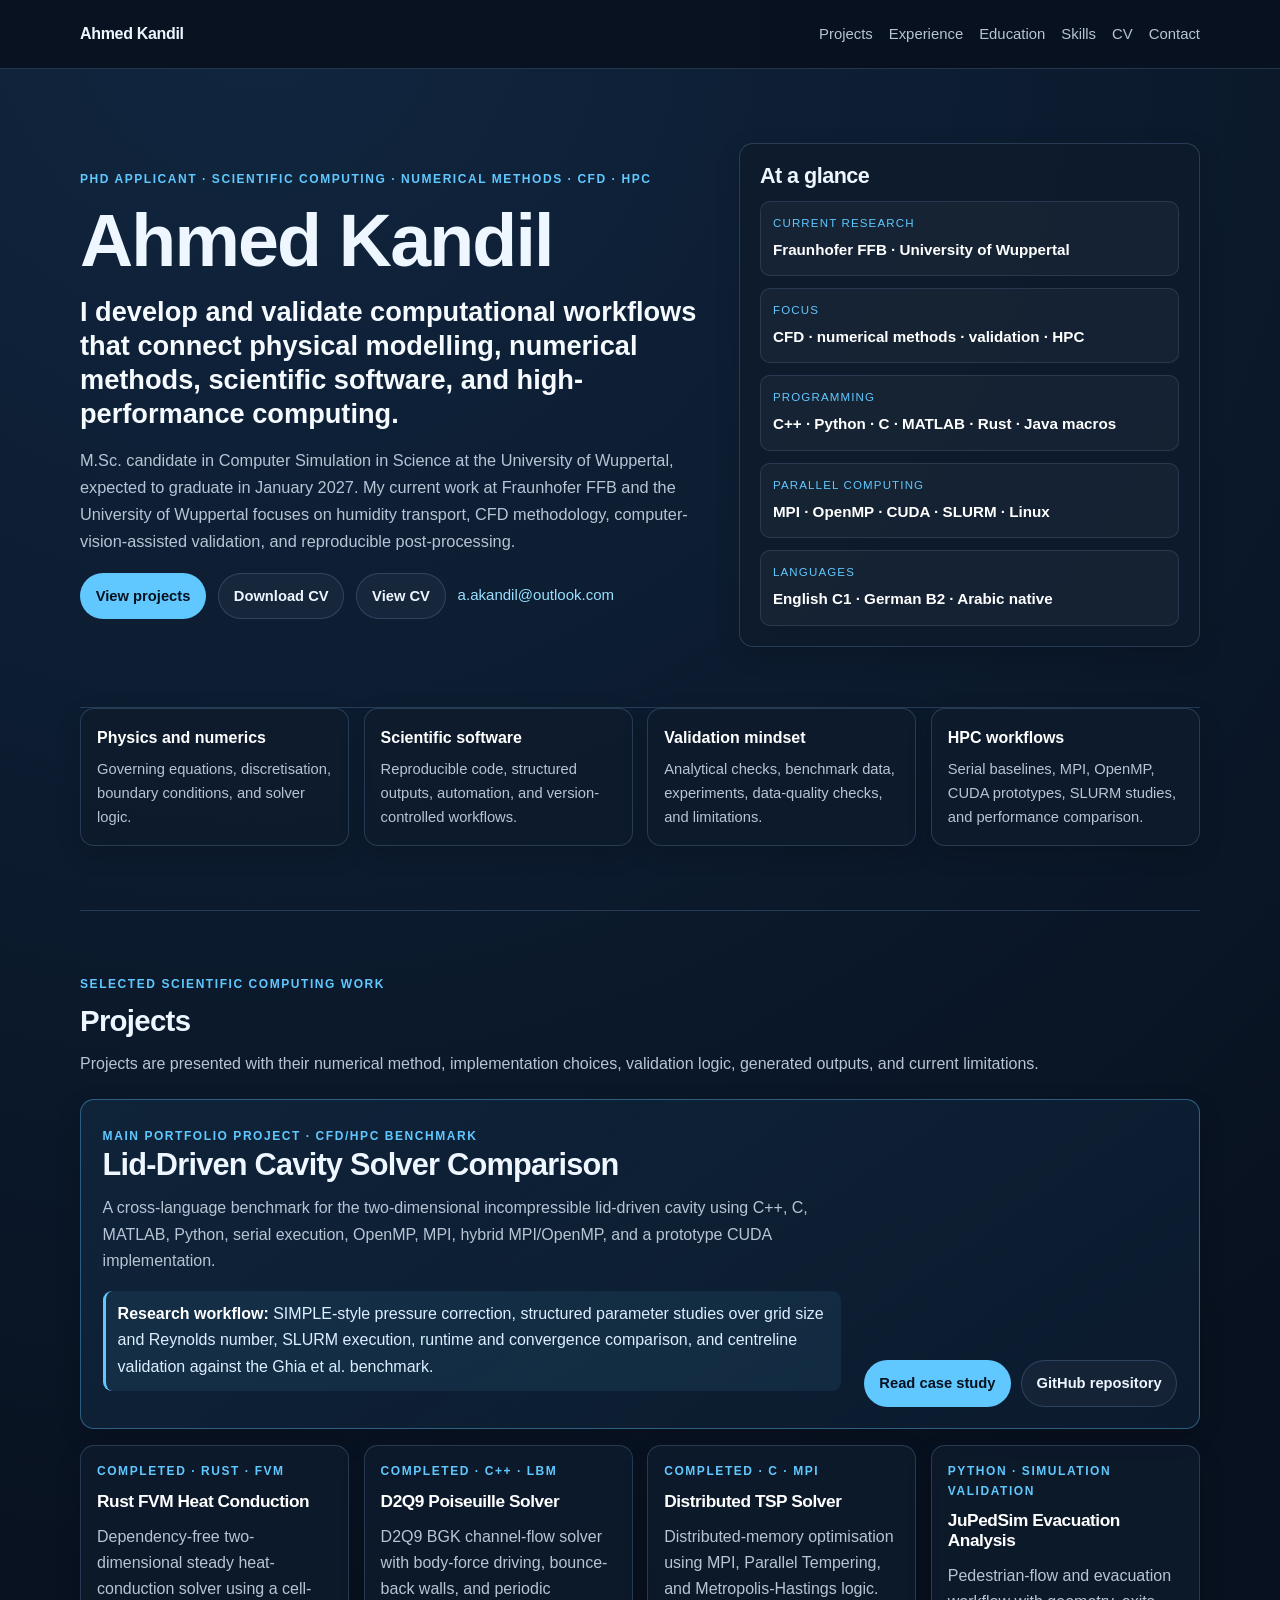
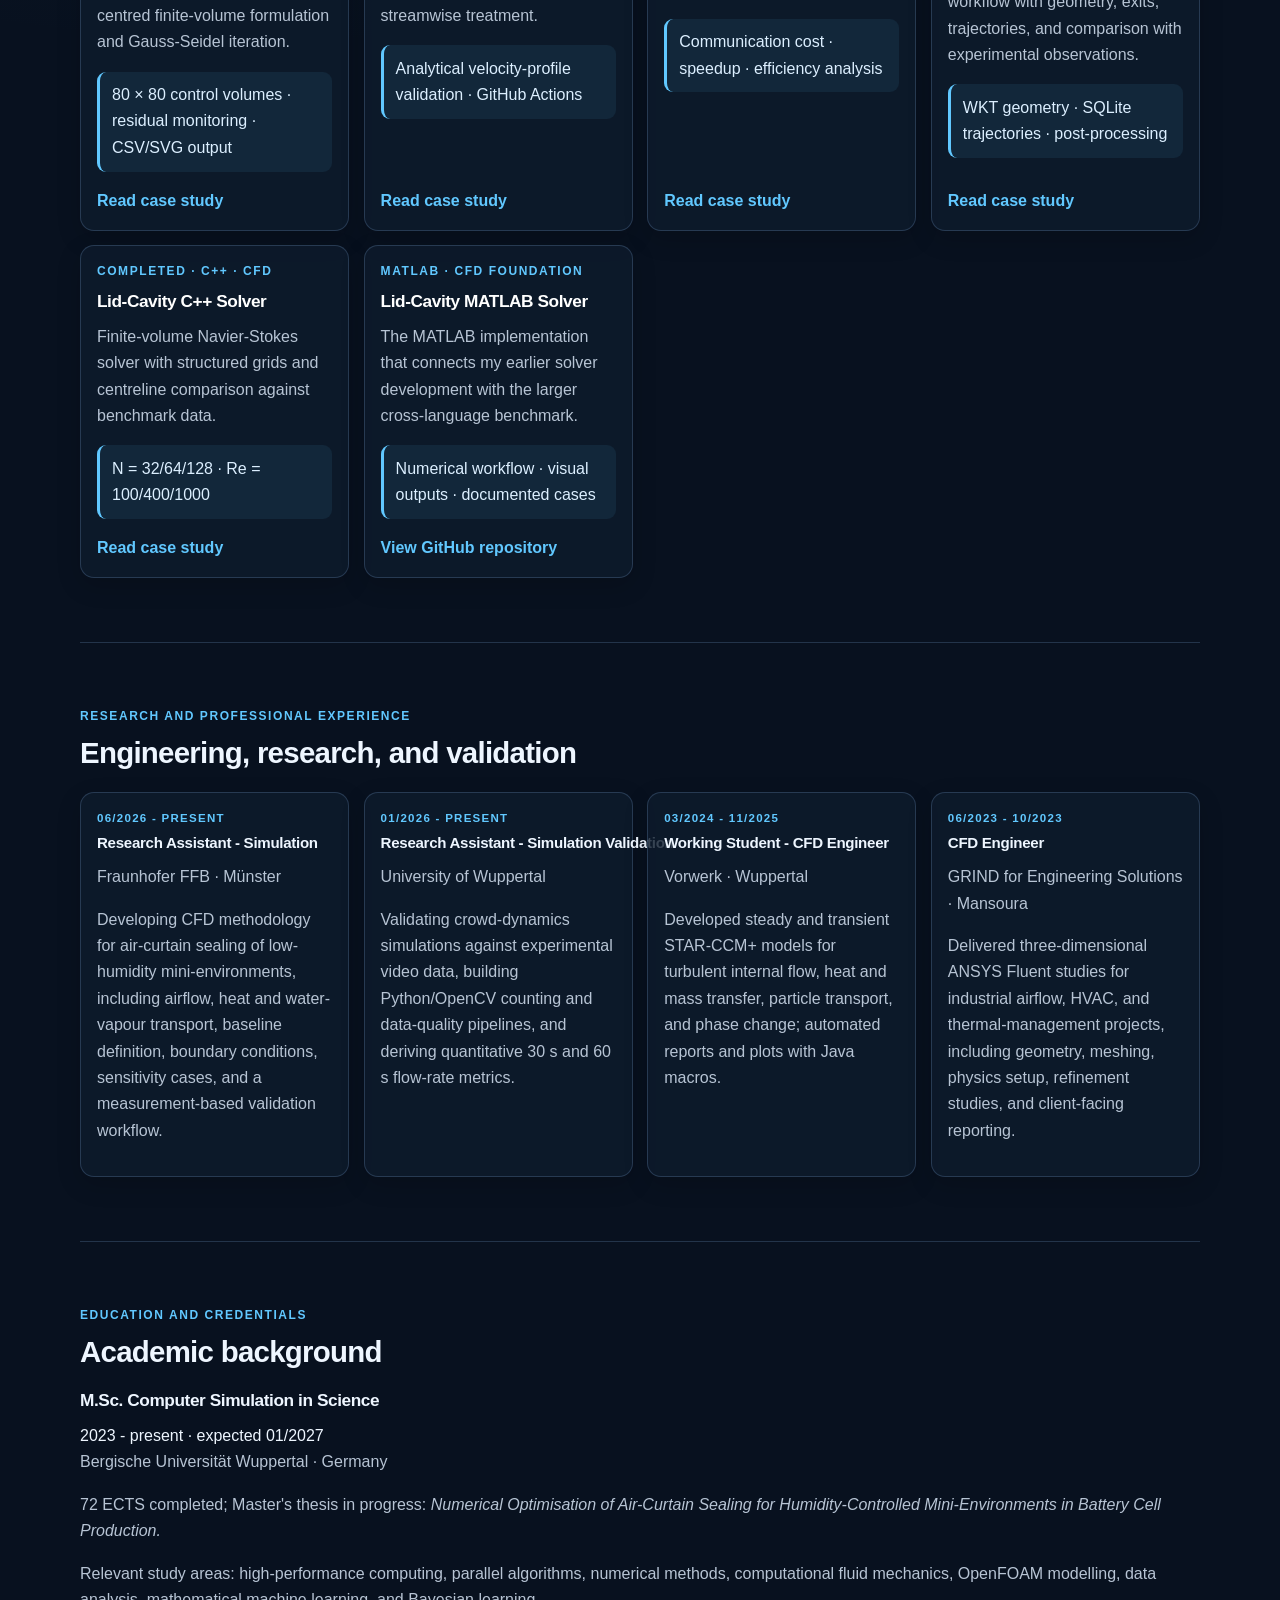
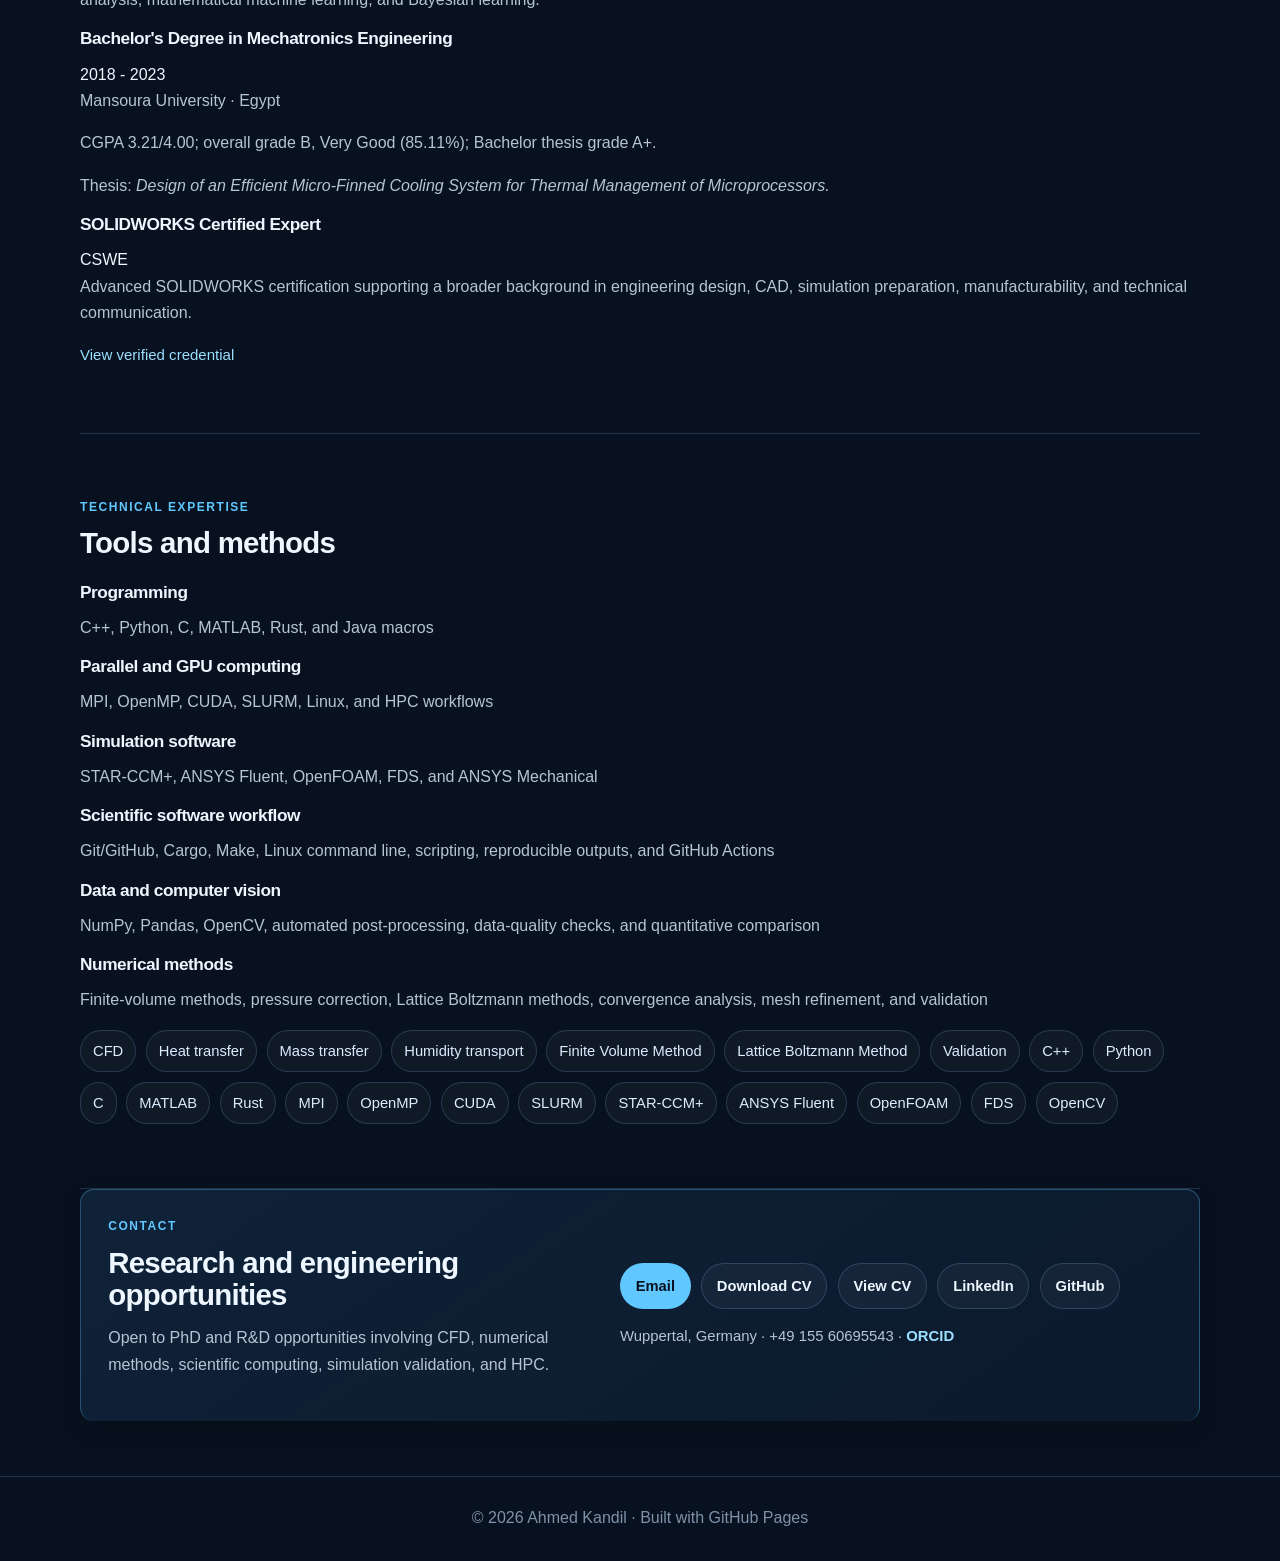
==== index.html @ a0ef74d1 "Update portfolio with current CV and GitHub projects" ====
<!doctype html>
<html lang="en">
<head>
  <meta charset="utf-8">
  <meta name="viewport" content="width=device-width, initial-scale=1">
  <title>Ahmed Kandil | Scientific Computing · CFD · HPC</title>
  <meta name="description" content="Ahmed Kandil's engineering portfolio: CFD, numerical methods, scientific software, HPC, simulation validation, and research experience.">
  <meta name="theme-color" content="#08111f">
  <link rel="icon" href="assets/images/favicon.svg" type="image/svg+xml">
  <link rel="stylesheet" href="style.css?v=200">
</head>
<body>
  <a class="skip-link" href="#main">Skip to content</a>

  <header class="site-header">
    <nav class="nav" aria-label="Primary navigation">
      <a class="brand" href="/">Ahmed Kandil</a>
      <div class="links">
        <a href="#projects">Projects</a>
        <a href="#experience">Experience</a>
        <a href="#education">Education</a>
        <a href="#skills">Skills</a>
        <a href="cv.html">CV</a>
        <a href="#contact">Contact</a>
      </div>
    </nav>
  </header>

  <main id="main">
    <section class="hero" aria-labelledby="hero-title">
      <div class="hero-main">
        <p class="eyebrow">PhD Applicant · Scientific Computing · Numerical Methods · CFD · HPC</p>
        <h1 id="hero-title">Ahmed Kandil</h1>
        <p class="headline">I develop and validate computational workflows that connect physical modelling, numerical methods, scientific software, and high-performance computing.</p>
        <p class="hero-text">M.Sc. candidate in Computer Simulation in Science at the University of Wuppertal, expected to graduate in January 2027. My current work at Fraunhofer FFB and the University of Wuppertal focuses on humidity transport, CFD methodology, computer-vision-assisted validation, and reproducible post-processing.</p>
        <div class="actions">
          <a class="button primary" href="#projects">View projects</a>
          <a class="button" href="#" data-cv-download>Download CV</a>
          <a class="button subtle-button" href="cv.html">View CV</a>
          <a class="text-link" href="mailto:a.akandil@outlook.com">a.akandil@outlook.com</a>
        </div>
      </div>

      <aside class="summary-card" aria-label="Profile summary">
        <h2>At a glance</h2>
        <div class="summary-list">
          <div><span>Current research</span><strong>Fraunhofer FFB · University of Wuppertal</strong></div>
          <div><span>Focus</span><strong>CFD · numerical methods · validation · HPC</strong></div>
          <div><span>Programming</span><strong>C++ · Python · C · MATLAB · Rust · Java macros</strong></div>
          <div><span>Parallel computing</span><strong>MPI · OpenMP · CUDA · SLURM · Linux</strong></div>
          <div><span>Languages</span><strong>English C1 · German B2 · Arabic native</strong></div>
        </div>
      </aside>
    </section>

    <section class="proof-strip" aria-label="Portfolio strengths">
      <article><strong>Physics and numerics</strong><span>Governing equations, discretisation, boundary conditions, and solver logic.</span></article>
      <article><strong>Scientific software</strong><span>Reproducible code, structured outputs, automation, and version-controlled workflows.</span></article>
      <article><strong>Validation mindset</strong><span>Analytical checks, benchmark data, experiments, data-quality checks, and limitations.</span></article>
      <article><strong>HPC workflows</strong><span>Serial baselines, MPI, OpenMP, CUDA prototypes, SLURM studies, and performance comparison.</span></article>
    </section>

    <section id="projects" class="section" aria-labelledby="projects-title">
      <div class="section-heading">
        <p class="eyebrow">Selected scientific computing work</p>
        <h2 id="projects-title">Projects</h2>
        <p>Projects are presented with their numerical method, implementation choices, validation logic, generated outputs, and current limitations.</p>
      </div>

      <article class="project-feature">
        <div>
          <span class="project-label">Main portfolio project · CFD/HPC benchmark</span>
          <h3>Lid-Driven Cavity Solver Comparison</h3>
          <p>A cross-language benchmark for the two-dimensional incompressible lid-driven cavity using C++, C, MATLAB, Python, serial execution, OpenMP, MPI, hybrid MPI/OpenMP, and a prototype CUDA implementation.</p>
          <p class="proof"><strong>Research workflow:</strong> SIMPLE-style pressure correction, structured parameter studies over grid size and Reynolds number, SLURM execution, runtime and convergence comparison, and centreline validation against the Ghia et al. benchmark.</p>
        </div>
        <div class="project-buttons">
          <a class="button primary" href="projects/lid-cavity-comparison.html">Read case study</a>
          <a class="button" href="https://github.com/Kandil2001/LidCavity_Solver_Comparison" target="_blank" rel="noopener noreferrer">GitHub repository</a>
        </div>
      </article>

      <div class="project-grid project-grid-six">
        <article class="card">
          <p class="project-label">Completed · Rust · FVM</p>
          <h3>Rust FVM Heat Conduction</h3>
          <p>Dependency-free two-dimensional steady heat-conduction solver using a cell-centred finite-volume formulation and Gauss-Seidel iteration.</p>
          <p class="proof">80 × 80 control volumes · residual monitoring · CSV/SVG output</p>
          <a href="projects/rust-fvm-heat-conduction.html">Read case study</a>
        </article>
        <article class="card">
          <p class="project-label">Completed · C++ · LBM</p>
          <h3>D2Q9 Poiseuille Solver</h3>
          <p>D2Q9 BGK channel-flow solver with body-force driving, bounce-back walls, and periodic streamwise treatment.</p>
          <p class="proof">Analytical velocity-profile validation · GitHub Actions</p>
          <a href="projects/lbm-poiseuille.html">Read case study</a>
        </article>
        <article class="card">
          <p class="project-label">Completed · C · MPI</p>
          <h3>Distributed TSP Solver</h3>
          <p>Distributed-memory optimisation using MPI, Parallel Tempering, and Metropolis-Hastings logic.</p>
          <p class="proof">Communication cost · speedup · efficiency analysis</p>
          <a href="projects/distributed-tsp.html">Read case study</a>
        </article>
        <article class="card">
          <p class="project-label">Python · simulation validation</p>
          <h3>JuPedSim Evacuation Analysis</h3>
          <p>Pedestrian-flow and evacuation workflow with geometry, exits, trajectories, and comparison with experimental observations.</p>
          <p class="proof">WKT geometry · SQLite trajectories · post-processing</p>
          <a href="projects/pedestrian-simulation.html">Read case study</a>
        </article>
        <article class="card">
          <p class="project-label">Completed · C++ · CFD</p>
          <h3>Lid-Cavity C++ Solver</h3>
          <p>Finite-volume Navier-Stokes solver with structured grids and centreline comparison against benchmark data.</p>
          <p class="proof">N = 32/64/128 · Re = 100/400/1000</p>
          <a href="projects/lid-cavity-cpp.html">Read case study</a>
        </article>
        <article class="card">
          <p class="project-label">MATLAB · CFD foundation</p>
          <h3>Lid-Cavity MATLAB Solver</h3>
          <p>The MATLAB implementation that connects my earlier solver development with the larger cross-language benchmark.</p>
          <p class="proof">Numerical workflow · visual outputs · documented cases</p>
          <a href="https://github.com/Kandil2001/LidCavity_MATLAB" target="_blank" rel="noopener noreferrer">View GitHub repository</a>
        </article>
      </div>
    </section>

    <section id="experience" class="section" aria-labelledby="experience-title">
      <div class="section-heading">
        <p class="eyebrow">Research and professional experience</p>
        <h2 id="experience-title">Engineering, research, and validation</h2>
      </div>
      <div class="experience-list">
        <article>
          <span>06/2026 - present</span>
          <h3>Research Assistant - Simulation</h3>
          <p class="organization">Fraunhofer FFB · Münster</p>
          <p>Developing CFD methodology for air-curtain sealing of low-humidity mini-environments, including airflow, heat and water-vapour transport, baseline definition, boundary conditions, sensitivity cases, and a measurement-based validation workflow.</p>
        </article>
        <article>
          <span>01/2026 - present</span>
          <h3>Research Assistant - Simulation Validation</h3>
          <p class="organization">University of Wuppertal</p>
          <p>Validating crowd-dynamics simulations against experimental video data, building Python/OpenCV counting and data-quality pipelines, and deriving quantitative 30 s and 60 s flow-rate metrics.</p>
        </article>
        <article>
          <span>03/2024 - 11/2025</span>
          <h3>Working Student - CFD Engineer</h3>
          <p class="organization">Vorwerk · Wuppertal</p>
          <p>Developed steady and transient STAR-CCM+ models for turbulent internal flow, heat and mass transfer, particle transport, and phase change; automated reports and plots with Java macros.</p>
        </article>
        <article>
          <span>06/2023 - 10/2023</span>
          <h3>CFD Engineer</h3>
          <p class="organization">GRIND for Engineering Solutions · Mansoura</p>
          <p>Delivered three-dimensional ANSYS Fluent studies for industrial airflow, HVAC, and thermal-management projects, including geometry, meshing, physics setup, refinement studies, and client-facing reporting.</p>
        </article>
      </div>
    </section>

    <section id="education" class="section" aria-labelledby="education-title">
      <div class="section-heading">
        <p class="eyebrow">Education and credentials</p>
        <h2 id="education-title">Academic background</h2>
      </div>
      <div class="education-grid">
        <article class="education-card">
          <div class="education-top"><h3>M.Sc. Computer Simulation in Science</h3><span>2023 - present · expected 01/2027</span></div>
          <p class="organization">Bergische Universität Wuppertal · Germany</p>
          <p>72 ECTS completed; Master's thesis in progress: <em>Numerical Optimisation of Air-Curtain Sealing for Humidity-Controlled Mini-Environments in Battery Cell Production.</em></p>
          <p class="small">Relevant study areas: high-performance computing, parallel algorithms, numerical methods, computational fluid mechanics, OpenFOAM modelling, data analysis, mathematical machine learning, and Bayesian learning.</p>
        </article>
        <article class="education-card">
          <div class="education-top"><h3>Bachelor's Degree in Mechatronics Engineering</h3><span>2018 - 2023</span></div>
          <p class="organization">Mansoura University · Egypt</p>
          <p>CGPA 3.21/4.00; overall grade B, Very Good (85.11%); Bachelor thesis grade A+.</p>
          <p class="small">Thesis: <em>Design of an Efficient Micro-Finned Cooling System for Thermal Management of Microprocessors.</em></p>
        </article>
        <article class="education-card credential-card">
          <div class="education-top"><h3>SOLIDWORKS Certified Expert</h3><span>CSWE</span></div>
          <p>Advanced SOLIDWORKS certification supporting a broader background in engineering design, CAD, simulation preparation, manufacturability, and technical communication.</p>
          <a class="text-link" href="https://www.credly.com/badges/5e27da77-882e-4fb2-ad0f-464ba1ae4d30/public_url" target="_blank" rel="noopener noreferrer">View verified credential</a>
        </article>
      </div>
    </section>

    <section id="skills" class="section" aria-labelledby="skills-title">
      <div class="section-heading">
        <p class="eyebrow">Technical expertise</p>
        <h2 id="skills-title">Tools and methods</h2>
      </div>
      <div class="skills-grid">
        <article><h3>Programming</h3><p>C++, Python, C, MATLAB, Rust, and Java macros</p></article>
        <article><h3>Parallel and GPU computing</h3><p>MPI, OpenMP, CUDA, SLURM, Linux, and HPC workflows</p></article>
        <article><h3>Simulation software</h3><p>STAR-CCM+, ANSYS Fluent, OpenFOAM, FDS, and ANSYS Mechanical</p></article>
        <article><h3>Scientific software workflow</h3><p>Git/GitHub, Cargo, Make, Linux command line, scripting, reproducible outputs, and GitHub Actions</p></article>
        <article><h3>Data and computer vision</h3><p>NumPy, Pandas, OpenCV, automated post-processing, data-quality checks, and quantitative comparison</p></article>
        <article><h3>Numerical methods</h3><p>Finite-volume methods, pressure correction, Lattice Boltzmann methods, convergence analysis, mesh refinement, and validation</p></article>
      </div>
      <div class="skill-cloud" aria-label="Skill keywords">
        <span>CFD</span><span>Heat transfer</span><span>Mass transfer</span><span>Humidity transport</span><span>Finite Volume Method</span><span>Lattice Boltzmann Method</span><span>Validation</span><span>C++</span><span>Python</span><span>C</span><span>MATLAB</span><span>Rust</span><span>MPI</span><span>OpenMP</span><span>CUDA</span><span>SLURM</span><span>STAR-CCM+</span><span>ANSYS Fluent</span><span>OpenFOAM</span><span>FDS</span><span>OpenCV</span>
      </div>
    </section>

    <section id="contact" class="section final-cta" aria-labelledby="contact-title">
      <div class="final-copy">
        <p class="eyebrow">Contact</p>
        <h2 id="contact-title">Research and engineering opportunities</h2>
        <p>Open to PhD and R&amp;D opportunities involving CFD, numerical methods, scientific computing, simulation validation, and HPC.</p>
      </div>
      <div class="final-panel">
        <div class="final-links">
          <a class="button primary" href="mailto:a.akandil@outlook.com">Email</a>
          <a class="button" href="#" data-cv-download>Download CV</a>
          <a class="button" href="cv.html">View CV</a>
          <a class="button" href="https://www.linkedin.com/in/ahmed-kandil03/" target="_blank" rel="noopener noreferrer">LinkedIn</a>
          <a class="button" href="https://github.com/Kandil2001" target="_blank" rel="noopener noreferrer">GitHub</a>
        </div>
        <p class="small-contact">Wuppertal, Germany · +49 155 60695543 · <a href="https://orcid.org/0009-0007-2724-4565" target="_blank" rel="me noopener noreferrer">ORCID</a></p>
      </div>
    </section>
  </main>

  <footer>© 2026 Ahmed Kandil · Built with GitHub Pages</footer>
  <script src="assets/cv-download.js?v=1" defer></script>
</body>
</html>
---- style.css ----
/* Calm engineering portfolio style */
:root {
  --bg: #08111f;
  --panel: #0e1b2d;
  --panel-soft: #10243a;
  --text: #eef6ff;
  --muted: #b7c4d4;
  --subtle: #7f92a8;
  --line: rgba(132, 179, 226, 0.22);
  --accent: #61c8ff;
  --accent-2: #9adfff;
  --radius: 14px;
  --shadow: 0 18px 45px rgba(0, 0, 0, 0.24);
}
* { box-sizing: border-box; }
html { scroll-behavior: smooth; }
body { margin: 0; font-family: Inter, "Segoe UI", Arial, sans-serif; color: var(--text); line-height: 1.65; background: radial-gradient(circle at 20% 0%, rgba(47, 112, 178, 0.22), transparent 34%), var(--bg); }
a { color: inherit; }
.skip-link { position: absolute; left: -999px; top: -999px; }
.skip-link:focus { left: 1rem; top: 1rem; background: #fff; color: #000; padding: .6rem .8rem; border-radius: 8px; }
.site-header { border-bottom: 1px solid var(--line); background: rgba(8, 17, 31, 0.92); }
.nav, main { width: min(1120px, calc(100% - 2rem)); margin: 0 auto; }
.nav { min-height: 68px; display: flex; align-items: center; justify-content: space-between; gap: 1rem; }
.brand { font-weight: 800; text-decoration: none; letter-spacing: -0.02em; }
.links { display: flex; gap: 1rem; flex-wrap: wrap; }
.links a { color: var(--muted); text-decoration: none; font-size: .93rem; }
.links a:hover { color: var(--accent); }
section { padding: 4rem 0; border-bottom: 1px solid var(--line); }
section:last-of-type { border-bottom: 0; }
.hero { display: grid; grid-template-columns: 1.15fr .85fr; gap: 2.2rem; align-items: center; padding-top: 4.6rem; padding-bottom: 3.8rem; }
.eyebrow, .project-label { margin: 0 0 .6rem; color: var(--accent); text-transform: uppercase; letter-spacing: .13em; font-size: .75rem; font-weight: 800; }
h1, h2, h3 { margin: 0 0 .8rem; line-height: 1.12; letter-spacing: -0.025em; }
h1 { font-size: clamp(2.7rem, 6vw, 4.6rem); }
h2 { font-size: clamp(1.55rem, 2.3vw, 2.15rem); max-width: none; }
h3 { font-size: 1.08rem; }
p { margin: 0 0 1rem; color: var(--muted); }
.headline { max-width: 680px; color: #f6fbff; font-size: clamp(1.25rem, 2.2vw, 1.7rem); font-weight: 650; line-height: 1.25; }
.hero-text { max-width: 680px; font-size: 1.02rem; }
.actions { display: flex; flex-wrap: wrap; gap: .75rem; align-items: center; margin-top: 1.15rem; }
.button { display: inline-flex; align-items: center; justify-content: center; text-decoration: none; border: 1px solid var(--line); border-radius: 999px; padding: .62rem .92rem; background: rgba(255, 255, 255, .04); color: var(--text); font-weight: 700; font-size: .92rem; }
.button.primary { background: var(--accent); color: #06111f; border-color: transparent; }
.button:hover { transform: translateY(-1px); border-color: var(--accent); }
.text-link { color: var(--accent-2); text-decoration: none; font-size: .94rem; }
.summary-card, .card, .project-feature, .proof-strip article, .experience-list article, .final-cta, .cert-row { background: rgba(14, 27, 45, .82); border: 1px solid var(--line); border-radius: var(--radius); box-shadow: 0 8px 24px rgba(0,0,0,.16); }
.summary-card { padding: 1.25rem; }
.summary-card h2 { font-size: 1.35rem; }
.summary-list { display: grid; gap: .75rem; }
.summary-list div { padding: .75rem; border-radius: 10px; background: rgba(255,255,255,.035); border: 1px solid rgba(132,179,226,.16); }
.summary-list span { display: block; color: var(--accent); font-size: .72rem; text-transform: uppercase; letter-spacing: .1em; margin-bottom: .25rem; }
.summary-list strong { color: #fff; font-size: .95rem; }
.proof-strip { display: grid; grid-template-columns: repeat(4, 1fr); gap: .9rem; padding-top: 0; }
.proof-strip article { padding: 1rem; }
.proof-strip strong { display: block; color: #fff; margin-bottom: .3rem; }
.proof-strip span { display: block; color: var(--muted); font-size: .92rem; }
.section-heading { max-width: 100%; margin-bottom: 1.4rem; }
.section-heading h2 { max-width: none; }
.project-feature { display: grid; grid-template-columns: 1fr auto; gap: 1.4rem; align-items: end; padding: 1.35rem; border-color: rgba(97,200,255,.38); background: linear-gradient(145deg, rgba(16,36,58,.95), rgba(12,28,48,.86)); }
.project-feature h3 { font-size: clamp(1.45rem, 2.4vw, 2rem); }
.proof { padding: .65rem .75rem; border-left: 3px solid var(--accent); border-radius: 9px; background: rgba(97,200,255,.08); color: #dcefff; }
.proof strong { color: #fff; }
.project-buttons, .project-links { display: flex; flex-wrap: wrap; gap: .6rem; }
.project-grid { display: grid; grid-template-columns: repeat(4, minmax(0, 1fr)); gap: .9rem; margin-top: 1rem; }
.card { padding: 1rem; min-height: 230px; display: flex; flex-direction: column; }
.card h3 { color: #fff; }
.card a { color: var(--accent); text-decoration: none; font-weight: 700; margin-top: auto; }
.experience-list { display: grid; grid-template-columns: repeat(4, minmax(0, 1fr)); gap: .9rem; }
.experience-list article { padding: 1rem; }
.experience-list span { display: block; color: var(--accent); text-transform: uppercase; letter-spacing: .11em; font-size: .72rem; font-weight: 800; margin-bottom: .4rem; }
.experience-list h3 { white-space: nowrap; font-size: clamp(.92rem, 1.18vw, 1.08rem); line-height: 1.12; letter-spacing: -0.02em; }
.skill-cloud { display: flex; flex-wrap: wrap; gap: .6rem; }
.skill-cloud span { border: 1px solid var(--line); border-radius: 999px; padding: .5rem .75rem; color: #dcecff; background: rgba(255,255,255,.035); font-size: .92rem; }
.final-cta { display: grid; grid-template-columns: 1fr 1.15fr; gap: 2rem; align-items: center; padding: 1.7rem; margin-bottom: 3.4rem; border-color: rgba(97,200,255,.32); background: linear-gradient(145deg, rgba(16,36,58,.92), rgba(12,28,48,.82)); }
.final-copy p:last-child { max-width: 560px; }
.final-panel { display: grid; gap: .9rem; }
.final-links { display: flex; flex-wrap: wrap; gap: .65rem; }
.credential-note, .small-contact { margin: 0; font-size: .93rem; color: var(--muted); }
.credential-note strong { color: #fff; }
.credential-note a, .small-contact a { color: var(--accent-2); text-decoration: none; font-weight: 700; }
.contact-links { display: flex; flex-wrap: wrap; gap: 1rem; margin-top: .8rem; }
.contact-links a { color: var(--accent-2); text-decoration: none; font-weight: 700; }
footer { padding: 1.8rem; text-align: center; color: var(--subtle); border-top: 1px solid var(--line); }
@media (max-width: 980px) { .hero, .project-feature, .final-cta { grid-template-columns: 1fr; } .proof-strip, .project-grid, .experience-list { grid-template-columns: repeat(2, 1fr); } .experience-list h3 { white-space: normal; font-size: 1.08rem; } .project-buttons { justify-content: flex-start; } }
@media (max-width: 640px) { .nav, main { width: min(100% - 1.2rem, 1120px); } .nav { align-items: flex-start; flex-direction: column; padding: .8rem 0; } .links { gap: .7rem; } section { padding: 3rem 0; } .proof-strip, .project-grid, .experience-list { grid-template-columns: 1fr; } .final-cta { padding: 1.2rem; margin-bottom: 2rem; } h1 { font-size: clamp(2.4rem, 13vw, 3.6rem); } }
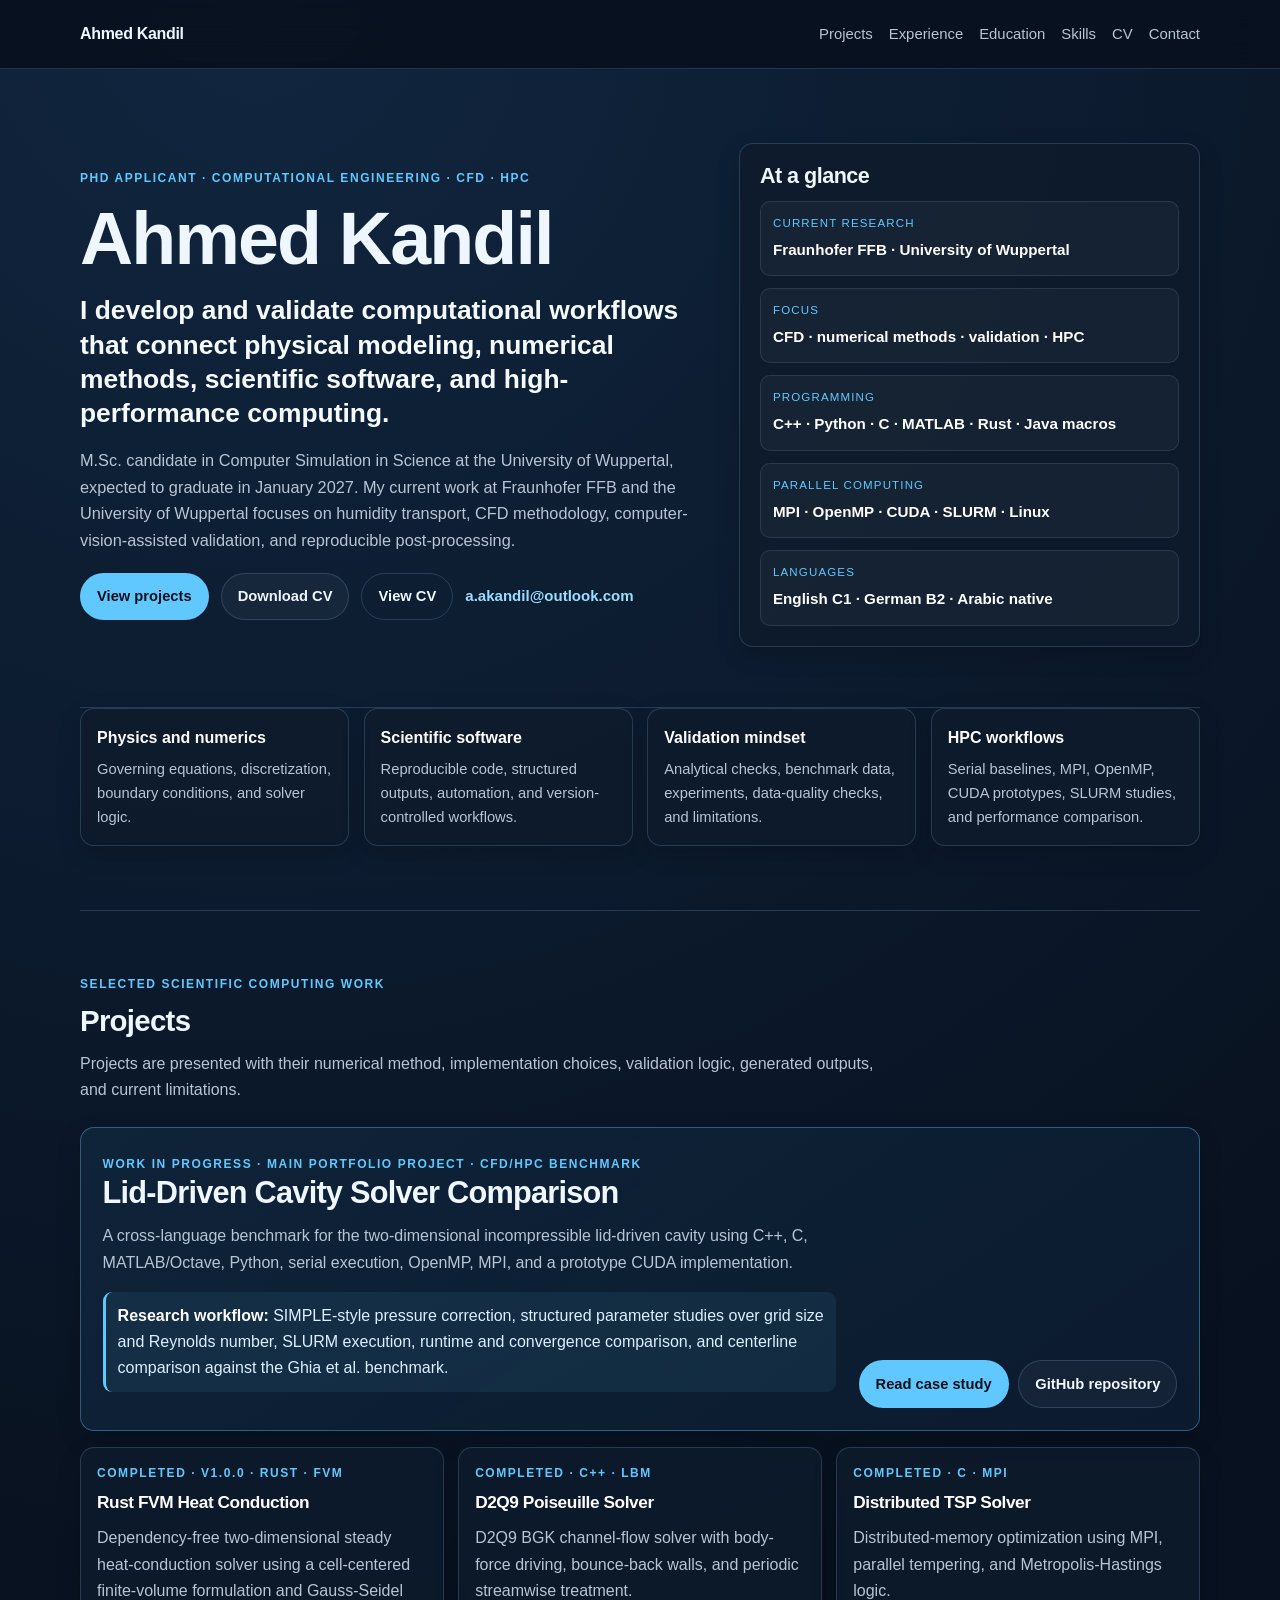
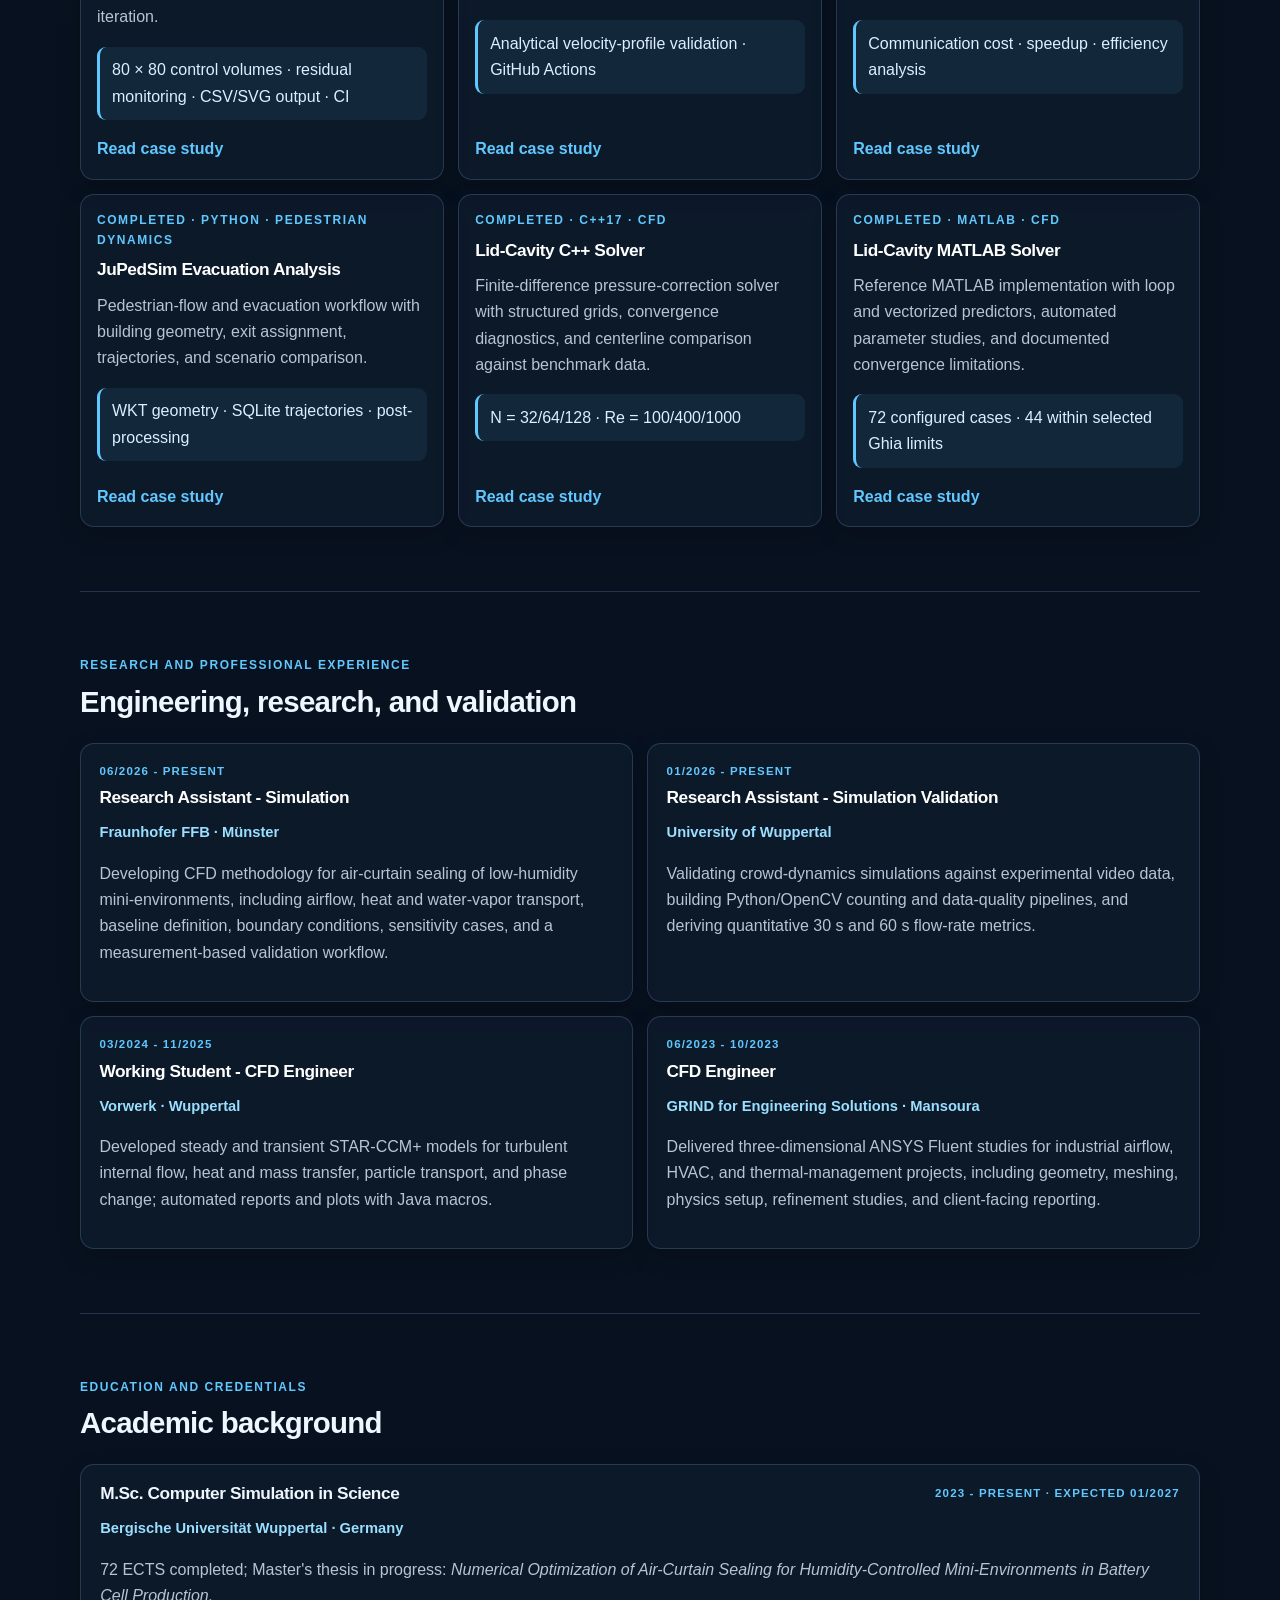
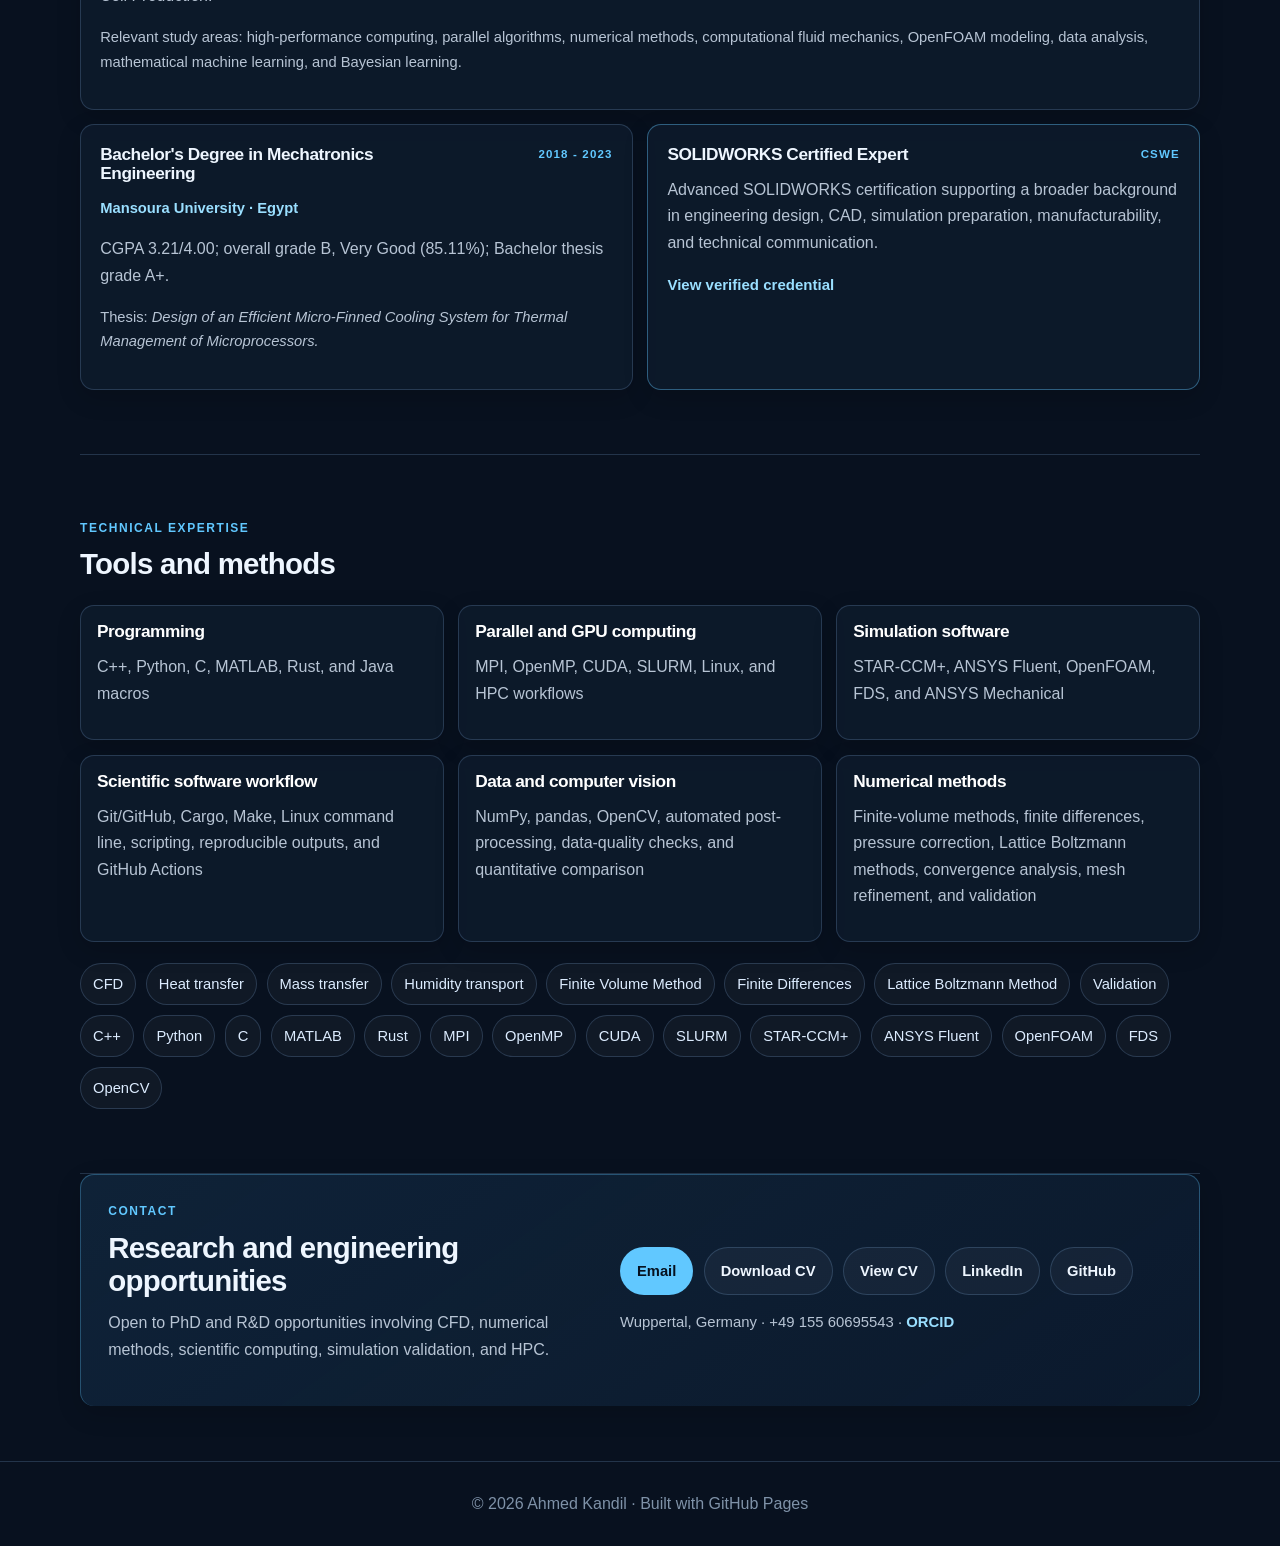
==== commit f63d36bf: "Align homepage with current repositories and project status" ====
--- a/index.html
+++ b/index.html
@@ -3,11 +3,11 @@
 <head>
   <meta charset="utf-8">
   <meta name="viewport" content="width=device-width, initial-scale=1">
-  <title>Ahmed Kandil | Scientific Computing · CFD · HPC</title>
-  <meta name="description" content="Ahmed Kandil's engineering portfolio: CFD, numerical methods, scientific software, HPC, simulation validation, and research experience.">
+  <title>Ahmed Kandil | Computational Engineer · CFD · HPC</title>
+  <meta name="description" content="Ahmed Kandil's computational-engineering portfolio: CFD, numerical methods, scientific software, HPC, simulation validation, and research experience.">
   <meta name="theme-color" content="#08111f">
   <link rel="icon" href="assets/images/favicon.svg" type="image/svg+xml">
-  <link rel="stylesheet" href="style.css?v=200">
+  <link rel="stylesheet" href="style.css?v=201">
 </head>
 <body>
   <a class="skip-link" href="#main">Skip to content</a>
@@ -29,9 +29,9 @@
   <main id="main">
     <section class="hero" aria-labelledby="hero-title">
       <div class="hero-main">
-        <p class="eyebrow">PhD Applicant · Scientific Computing · Numerical Methods · CFD · HPC</p>
+        <p class="eyebrow">PhD Applicant · Computational Engineering · CFD · HPC</p>
         <h1 id="hero-title">Ahmed Kandil</h1>
-        <p class="headline">I develop and validate computational workflows that connect physical modelling, numerical methods, scientific software, and high-performance computing.</p>
+        <p class="headline">I develop and validate computational workflows that connect physical modeling, numerical methods, scientific software, and high-performance computing.</p>
         <p class="hero-text">M.Sc. candidate in Computer Simulation in Science at the University of Wuppertal, expected to graduate in January 2027. My current work at Fraunhofer FFB and the University of Wuppertal focuses on humidity transport, CFD methodology, computer-vision-assisted validation, and reproducible post-processing.</p>
         <div class="actions">
           <a class="button primary" href="#projects">View projects</a>
@@ -54,7 +54,7 @@
     </section>
 
     <section class="proof-strip" aria-label="Portfolio strengths">
-      <article><strong>Physics and numerics</strong><span>Governing equations, discretisation, boundary conditions, and solver logic.</span></article>
+      <article><strong>Physics and numerics</strong><span>Governing equations, discretization, boundary conditions, and solver logic.</span></article>
       <article><strong>Scientific software</strong><span>Reproducible code, structured outputs, automation, and version-controlled workflows.</span></article>
       <article><strong>Validation mindset</strong><span>Analytical checks, benchmark data, experiments, data-quality checks, and limitations.</span></article>
       <article><strong>HPC workflows</strong><span>Serial baselines, MPI, OpenMP, CUDA prototypes, SLURM studies, and performance comparison.</span></article>
@@ -69,10 +69,10 @@
 
       <article class="project-feature">
         <div>
-          <span class="project-label">Main portfolio project · CFD/HPC benchmark</span>
+          <span class="project-label">Work in progress · Main portfolio project · CFD/HPC benchmark</span>
           <h3>Lid-Driven Cavity Solver Comparison</h3>
-          <p>A cross-language benchmark for the two-dimensional incompressible lid-driven cavity using C++, C, MATLAB, Python, serial execution, OpenMP, MPI, hybrid MPI/OpenMP, and a prototype CUDA implementation.</p>
-          <p class="proof"><strong>Research workflow:</strong> SIMPLE-style pressure correction, structured parameter studies over grid size and Reynolds number, SLURM execution, runtime and convergence comparison, and centreline validation against the Ghia et al. benchmark.</p>
+          <p>A cross-language benchmark for the two-dimensional incompressible lid-driven cavity using C++, C, MATLAB/Octave, Python, serial execution, OpenMP, MPI, and a prototype CUDA implementation.</p>
+          <p class="proof"><strong>Research workflow:</strong> SIMPLE-style pressure correction, structured parameter studies over grid size and Reynolds number, SLURM execution, runtime and convergence comparison, and centerline comparison against the Ghia et al. benchmark.</p>
         </div>
         <div class="project-buttons">
           <a class="button primary" href="projects/lid-cavity-comparison.html">Read case study</a>
@@ -82,10 +82,10 @@
 
       <div class="project-grid project-grid-six">
         <article class="card">
-          <p class="project-label">Completed · Rust · FVM</p>
+          <p class="project-label">Completed · v1.0.0 · Rust · FVM</p>
           <h3>Rust FVM Heat Conduction</h3>
-          <p>Dependency-free two-dimensional steady heat-conduction solver using a cell-centred finite-volume formulation and Gauss-Seidel iteration.</p>
-          <p class="proof">80 × 80 control volumes · residual monitoring · CSV/SVG output</p>
+          <p>Dependency-free two-dimensional steady heat-conduction solver using a cell-centered finite-volume formulation and Gauss-Seidel iteration.</p>
+          <p class="proof">80 × 80 control volumes · residual monitoring · CSV/SVG output · CI</p>
           <a href="projects/rust-fvm-heat-conduction.html">Read case study</a>
         </article>
         <article class="card">
@@ -98,30 +98,30 @@
         <article class="card">
           <p class="project-label">Completed · C · MPI</p>
           <h3>Distributed TSP Solver</h3>
-          <p>Distributed-memory optimisation using MPI, Parallel Tempering, and Metropolis-Hastings logic.</p>
+          <p>Distributed-memory optimization using MPI, parallel tempering, and Metropolis-Hastings logic.</p>
           <p class="proof">Communication cost · speedup · efficiency analysis</p>
           <a href="projects/distributed-tsp.html">Read case study</a>
         </article>
         <article class="card">
-          <p class="project-label">Python · simulation validation</p>
+          <p class="project-label">Completed · Python · Pedestrian dynamics</p>
           <h3>JuPedSim Evacuation Analysis</h3>
-          <p>Pedestrian-flow and evacuation workflow with geometry, exits, trajectories, and comparison with experimental observations.</p>
+          <p>Pedestrian-flow and evacuation workflow with building geometry, exit assignment, trajectories, and scenario comparison.</p>
           <p class="proof">WKT geometry · SQLite trajectories · post-processing</p>
           <a href="projects/pedestrian-simulation.html">Read case study</a>
         </article>
         <article class="card">
-          <p class="project-label">Completed · C++ · CFD</p>
+          <p class="project-label">Completed · C++17 · CFD</p>
           <h3>Lid-Cavity C++ Solver</h3>
-          <p>Finite-volume Navier-Stokes solver with structured grids and centreline comparison against benchmark data.</p>
+          <p>Finite-difference pressure-correction solver with structured grids, convergence diagnostics, and centerline comparison against benchmark data.</p>
           <p class="proof">N = 32/64/128 · Re = 100/400/1000</p>
           <a href="projects/lid-cavity-cpp.html">Read case study</a>
         </article>
         <article class="card">
-          <p class="project-label">MATLAB · CFD foundation</p>
+          <p class="project-label">Completed · MATLAB · CFD</p>
           <h3>Lid-Cavity MATLAB Solver</h3>
-          <p>The MATLAB implementation that connects my earlier solver development with the larger cross-language benchmark.</p>
-          <p class="proof">Numerical workflow · visual outputs · documented cases</p>
-          <a href="https://github.com/Kandil2001/LidCavity_MATLAB" target="_blank" rel="noopener noreferrer">View GitHub repository</a>
+          <p>Reference MATLAB implementation with loop and vectorized predictors, automated parameter studies, and documented convergence limitations.</p>
+          <p class="proof">72 configured cases · 44 within selected Ghia limits</p>
+          <a href="projects/lid-cavity.html">Read case study</a>
         </article>
       </div>
     </section>
@@ -136,7 +136,7 @@
           <span>06/2026 - present</span>
           <h3>Research Assistant - Simulation</h3>
           <p class="organization">Fraunhofer FFB · Münster</p>
-          <p>Developing CFD methodology for air-curtain sealing of low-humidity mini-environments, including airflow, heat and water-vapour transport, baseline definition, boundary conditions, sensitivity cases, and a measurement-based validation workflow.</p>
+          <p>Developing CFD methodology for air-curtain sealing of low-humidity mini-environments, including airflow, heat and water-vapor transport, baseline definition, boundary conditions, sensitivity cases, and a measurement-based validation workflow.</p>
         </article>
         <article>
           <span>01/2026 - present</span>
@@ -168,8 +168,8 @@
         <article class="education-card">
           <div class="education-top"><h3>M.Sc. Computer Simulation in Science</h3><span>2023 - present · expected 01/2027</span></div>
           <p class="organization">Bergische Universität Wuppertal · Germany</p>
-          <p>72 ECTS completed; Master's thesis in progress: <em>Numerical Optimisation of Air-Curtain Sealing for Humidity-Controlled Mini-Environments in Battery Cell Production.</em></p>
-          <p class="small">Relevant study areas: high-performance computing, parallel algorithms, numerical methods, computational fluid mechanics, OpenFOAM modelling, data analysis, mathematical machine learning, and Bayesian learning.</p>
+          <p>72 ECTS completed; Master's thesis in progress: <em>Numerical Optimization of Air-Curtain Sealing for Humidity-Controlled Mini-Environments in Battery Cell Production.</em></p>
+          <p class="small">Relevant study areas: high-performance computing, parallel algorithms, numerical methods, computational fluid mechanics, OpenFOAM modeling, data analysis, mathematical machine learning, and Bayesian learning.</p>
         </article>
         <article class="education-card">
           <div class="education-top"><h3>Bachelor's Degree in Mechatronics Engineering</h3><span>2018 - 2023</span></div>
@@ -195,11 +195,11 @@
         <article><h3>Parallel and GPU computing</h3><p>MPI, OpenMP, CUDA, SLURM, Linux, and HPC workflows</p></article>
         <article><h3>Simulation software</h3><p>STAR-CCM+, ANSYS Fluent, OpenFOAM, FDS, and ANSYS Mechanical</p></article>
         <article><h3>Scientific software workflow</h3><p>Git/GitHub, Cargo, Make, Linux command line, scripting, reproducible outputs, and GitHub Actions</p></article>
-        <article><h3>Data and computer vision</h3><p>NumPy, Pandas, OpenCV, automated post-processing, data-quality checks, and quantitative comparison</p></article>
-        <article><h3>Numerical methods</h3><p>Finite-volume methods, pressure correction, Lattice Boltzmann methods, convergence analysis, mesh refinement, and validation</p></article>
+        <article><h3>Data and computer vision</h3><p>NumPy, pandas, OpenCV, automated post-processing, data-quality checks, and quantitative comparison</p></article>
+        <article><h3>Numerical methods</h3><p>Finite-volume methods, finite differences, pressure correction, Lattice Boltzmann methods, convergence analysis, mesh refinement, and validation</p></article>
       </div>
       <div class="skill-cloud" aria-label="Skill keywords">
-        <span>CFD</span><span>Heat transfer</span><span>Mass transfer</span><span>Humidity transport</span><span>Finite Volume Method</span><span>Lattice Boltzmann Method</span><span>Validation</span><span>C++</span><span>Python</span><span>C</span><span>MATLAB</span><span>Rust</span><span>MPI</span><span>OpenMP</span><span>CUDA</span><span>SLURM</span><span>STAR-CCM+</span><span>ANSYS Fluent</span><span>OpenFOAM</span><span>FDS</span><span>OpenCV</span>
+        <span>CFD</span><span>Heat transfer</span><span>Mass transfer</span><span>Humidity transport</span><span>Finite Volume Method</span><span>Finite Differences</span><span>Lattice Boltzmann Method</span><span>Validation</span><span>C++</span><span>Python</span><span>C</span><span>MATLAB</span><span>Rust</span><span>MPI</span><span>OpenMP</span><span>CUDA</span><span>SLURM</span><span>STAR-CCM+</span><span>ANSYS Fluent</span><span>OpenFOAM</span><span>FDS</span><span>OpenCV</span>
       </div>
     </section>
 
--- a/style.css
+++ b/style.css
@@ -1,6 +1,7 @@
-/* Calm engineering portfolio style */
+/* Professional engineering portfolio */
 :root {
   --bg: #08111f;
+  --bg-deep: #050b14;
   --panel: #0e1b2d;
   --panel-soft: #10243a;
   --text: #eef6ff;
@@ -12,72 +13,180 @@
   --radius: 14px;
   --shadow: 0 18px 45px rgba(0, 0, 0, 0.24);
 }
+
 * { box-sizing: border-box; }
 html { scroll-behavior: smooth; }
-body { margin: 0; font-family: Inter, "Segoe UI", Arial, sans-serif; color: var(--text); line-height: 1.65; background: radial-gradient(circle at 20% 0%, rgba(47, 112, 178, 0.22), transparent 34%), var(--bg); }
+body {
+  margin: 0;
+  font-family: Inter, "Segoe UI", Arial, sans-serif;
+  color: var(--text);
+  line-height: 1.65;
+  background: radial-gradient(circle at 20% 0%, rgba(47, 112, 178, 0.22), transparent 34%), var(--bg);
+}
 a { color: inherit; }
+img { max-width: 100%; }
+code { color: #d9f2ff; background: rgba(255,255,255,.055); border: 1px solid var(--line); border-radius: 6px; padding: .08rem .28rem; }
 .skip-link { position: absolute; left: -999px; top: -999px; }
-.skip-link:focus { left: 1rem; top: 1rem; background: #fff; color: #000; padding: .6rem .8rem; border-radius: 8px; }
-.site-header { border-bottom: 1px solid var(--line); background: rgba(8, 17, 31, 0.92); }
-.nav, main { width: min(1120px, calc(100% - 2rem)); margin: 0 auto; }
-.nav { min-height: 68px; display: flex; align-items: center; justify-content: space-between; gap: 1rem; }
-.brand { font-weight: 800; text-decoration: none; letter-spacing: -0.02em; }
-.links { display: flex; gap: 1rem; flex-wrap: wrap; }
-.links a { color: var(--muted); text-decoration: none; font-size: .93rem; }
-.links a:hover { color: var(--accent); }
+.skip-link:focus { left: 1rem; top: 1rem; z-index: 999; background: #fff; color: #000; padding: .6rem .8rem; border-radius: 8px; }
+
+.site-header {
+  position: sticky;
+  top: 0;
+  z-index: 100;
+  border-bottom: 1px solid var(--line);
+  background: rgba(8, 17, 31, 0.92);
+  backdrop-filter: blur(14px);
+}
+.nav, .navbar, main { width: min(1120px, calc(100% - 2rem)); margin: 0 auto; }
+.nav, .navbar { min-height: 68px; display: flex; align-items: center; justify-content: space-between; gap: 1rem; }
+.brand, .logo { font-weight: 800; text-decoration: none; letter-spacing: -0.02em; }
+.links, .nav-links { display: flex; gap: 1rem; flex-wrap: wrap; }
+.links a, .nav-links a { color: var(--muted); text-decoration: none; font-size: .93rem; }
+.links a:hover, .nav-links a:hover { color: var(--accent); }
+.menu-toggle { display: none; }
+
 section { padding: 4rem 0; border-bottom: 1px solid var(--line); }
 section:last-of-type { border-bottom: 0; }
-.hero { display: grid; grid-template-columns: 1.15fr .85fr; gap: 2.2rem; align-items: center; padding-top: 4.6rem; padding-bottom: 3.8rem; }
-.eyebrow, .project-label { margin: 0 0 .6rem; color: var(--accent); text-transform: uppercase; letter-spacing: .13em; font-size: .75rem; font-weight: 800; }
+.hero, .cv-intro { display: grid; grid-template-columns: 1.15fr .85fr; gap: 2.2rem; align-items: center; padding-top: 4.6rem; padding-bottom: 3.8rem; }
+.eyebrow, .project-label, .section-label { margin: 0 0 .6rem; color: var(--accent); text-transform: uppercase; letter-spacing: .13em; font-size: .75rem; font-weight: 800; }
 h1, h2, h3 { margin: 0 0 .8rem; line-height: 1.12; letter-spacing: -0.025em; }
 h1 { font-size: clamp(2.7rem, 6vw, 4.6rem); }
-h2 { font-size: clamp(1.55rem, 2.3vw, 2.15rem); max-width: none; }
+h2 { font-size: clamp(1.55rem, 2.3vw, 2.15rem); }
 h3 { font-size: 1.08rem; }
 p { margin: 0 0 1rem; color: var(--muted); }
-.headline { max-width: 680px; color: #f6fbff; font-size: clamp(1.25rem, 2.2vw, 1.7rem); font-weight: 650; line-height: 1.25; }
-.hero-text { max-width: 680px; font-size: 1.02rem; }
-.actions { display: flex; flex-wrap: wrap; gap: .75rem; align-items: center; margin-top: 1.15rem; }
-.button { display: inline-flex; align-items: center; justify-content: center; text-decoration: none; border: 1px solid var(--line); border-radius: 999px; padding: .62rem .92rem; background: rgba(255, 255, 255, .04); color: var(--text); font-weight: 700; font-size: .92rem; }
+ul { color: var(--muted); }
+.headline { max-width: 760px; color: #f6fbff; font-size: clamp(1.2rem, 2.2vw, 1.65rem); font-weight: 650; line-height: 1.3; }
+.hero-text { max-width: 760px; font-size: 1.02rem; }
+.organization { color: var(--accent-2); font-weight: 700; font-size: .92rem; }
+.small { font-size: .92rem; }
+.actions, .button-row { display: flex; flex-wrap: wrap; gap: .75rem; align-items: center; margin-top: 1.15rem; }
+.button {
+  display: inline-flex;
+  align-items: center;
+  justify-content: center;
+  text-decoration: none;
+  border: 1px solid var(--line);
+  border-radius: 999px;
+  padding: .67rem 1rem;
+  background: rgba(255, 255, 255, .04);
+  color: var(--text);
+  font-weight: 700;
+  font-size: .92rem;
+  transition: transform .2s, border-color .2s, background .2s;
+}
 .button.primary { background: var(--accent); color: #06111f; border-color: transparent; }
+.button.subtle-button { background: transparent; }
 .button:hover { transform: translateY(-1px); border-color: var(--accent); }
-.text-link { color: var(--accent-2); text-decoration: none; font-size: .94rem; }
-.summary-card, .card, .project-feature, .proof-strip article, .experience-list article, .final-cta, .cert-row { background: rgba(14, 27, 45, .82); border: 1px solid var(--line); border-radius: var(--radius); box-shadow: 0 8px 24px rgba(0,0,0,.16); }
+.text-link { color: var(--accent-2); text-decoration: none; font-size: .94rem; font-weight: 700; }
+.text-link:hover { text-decoration: underline; }
+
+.summary-card, .card, .project-feature, .proof-strip article, .experience-list article, .education-card, .skills-grid article, .final-cta, .pdf-shell, .info-list > div, .metric {
+  background: rgba(14, 27, 45, .82);
+  border: 1px solid var(--line);
+  border-radius: var(--radius);
+  box-shadow: 0 8px 24px rgba(0,0,0,.16);
+}
 .summary-card { padding: 1.25rem; }
 .summary-card h2 { font-size: 1.35rem; }
 .summary-list { display: grid; gap: .75rem; }
 .summary-list div { padding: .75rem; border-radius: 10px; background: rgba(255,255,255,.035); border: 1px solid rgba(132,179,226,.16); }
 .summary-list span { display: block; color: var(--accent); font-size: .72rem; text-transform: uppercase; letter-spacing: .1em; margin-bottom: .25rem; }
 .summary-list strong { color: #fff; font-size: .95rem; }
+
 .proof-strip { display: grid; grid-template-columns: repeat(4, 1fr); gap: .9rem; padding-top: 0; }
 .proof-strip article { padding: 1rem; }
 .proof-strip strong { display: block; color: #fff; margin-bottom: .3rem; }
 .proof-strip span { display: block; color: var(--muted); font-size: .92rem; }
-.section-heading { max-width: 100%; margin-bottom: 1.4rem; }
-.section-heading h2 { max-width: none; }
+.section-heading { max-width: 820px; margin-bottom: 1.5rem; }
 .project-feature { display: grid; grid-template-columns: 1fr auto; gap: 1.4rem; align-items: end; padding: 1.35rem; border-color: rgba(97,200,255,.38); background: linear-gradient(145deg, rgba(16,36,58,.95), rgba(12,28,48,.86)); }
 .project-feature h3 { font-size: clamp(1.45rem, 2.4vw, 2rem); }
 .proof { padding: .65rem .75rem; border-left: 3px solid var(--accent); border-radius: 9px; background: rgba(97,200,255,.08); color: #dcefff; }
 .proof strong { color: #fff; }
 .project-buttons, .project-links { display: flex; flex-wrap: wrap; gap: .6rem; }
-.project-grid { display: grid; grid-template-columns: repeat(4, minmax(0, 1fr)); gap: .9rem; margin-top: 1rem; }
-.card { padding: 1rem; min-height: 230px; display: flex; flex-direction: column; }
+.project-grid { display: grid; grid-template-columns: repeat(3, minmax(0, 1fr)); gap: .9rem; margin-top: 1rem; }
+.card { padding: 1rem; min-height: 260px; display: flex; flex-direction: column; }
 .card h3 { color: #fff; }
 .card a { color: var(--accent); text-decoration: none; font-weight: 700; margin-top: auto; }
-.experience-list { display: grid; grid-template-columns: repeat(4, minmax(0, 1fr)); gap: .9rem; }
-.experience-list article { padding: 1rem; }
-.experience-list span { display: block; color: var(--accent); text-transform: uppercase; letter-spacing: .11em; font-size: .72rem; font-weight: 800; margin-bottom: .4rem; }
-.experience-list h3 { white-space: nowrap; font-size: clamp(.92rem, 1.18vw, 1.08rem); line-height: 1.12; letter-spacing: -0.02em; }
+.card a:hover { text-decoration: underline; }
+
+.experience-list { display: grid; grid-template-columns: repeat(2, minmax(0, 1fr)); gap: .9rem; }
+.experience-list article { padding: 1.15rem; }
+.experience-list span, .education-top span { display: block; color: var(--accent); text-transform: uppercase; letter-spacing: .1em; font-size: .72rem; font-weight: 800; margin-bottom: .45rem; }
+.experience-list h3 { color: #fff; }
+
+.education-grid { display: grid; grid-template-columns: repeat(2, minmax(0, 1fr)); gap: .9rem; }
+.education-card { padding: 1.2rem; }
+.education-card:first-child { grid-column: span 2; }
+.education-top { display: flex; justify-content: space-between; gap: 1rem; align-items: flex-start; }
+.education-top span { text-align: right; min-width: 140px; }
+.credential-card { border-color: rgba(97,200,255,.4); }
+
+.skills-grid { display: grid; grid-template-columns: repeat(3, minmax(0, 1fr)); gap: .9rem; margin-bottom: 1.3rem; }
+.skills-grid article { padding: 1rem; }
+.skills-grid h3 { color: #fff; }
 .skill-cloud { display: flex; flex-wrap: wrap; gap: .6rem; }
 .skill-cloud span { border: 1px solid var(--line); border-radius: 999px; padding: .5rem .75rem; color: #dcecff; background: rgba(255,255,255,.035); font-size: .92rem; }
+
 .final-cta { display: grid; grid-template-columns: 1fr 1.15fr; gap: 2rem; align-items: center; padding: 1.7rem; margin-bottom: 3.4rem; border-color: rgba(97,200,255,.32); background: linear-gradient(145deg, rgba(16,36,58,.92), rgba(12,28,48,.82)); }
 .final-copy p:last-child { max-width: 560px; }
 .final-panel { display: grid; gap: .9rem; }
 .final-links { display: flex; flex-wrap: wrap; gap: .65rem; }
-.credential-note, .small-contact { margin: 0; font-size: .93rem; color: var(--muted); }
-.credential-note strong { color: #fff; }
-.credential-note a, .small-contact a { color: var(--accent-2); text-decoration: none; font-weight: 700; }
-.contact-links { display: flex; flex-wrap: wrap; gap: 1rem; margin-top: .8rem; }
-.contact-links a { color: var(--accent-2); text-decoration: none; font-weight: 700; }
+.small-contact { margin: 0; font-size: .93rem; color: var(--muted); }
+.small-contact a { color: var(--accent-2); text-decoration: none; font-weight: 700; }
 footer { padding: 1.8rem; text-align: center; color: var(--subtle); border-top: 1px solid var(--line); }
-@media (max-width: 980px) { .hero, .project-feature, .final-cta { grid-template-columns: 1fr; } .proof-strip, .project-grid, .experience-list { grid-template-columns: repeat(2, 1fr); } .experience-list h3 { white-space: normal; font-size: 1.08rem; } .project-buttons { justify-content: flex-start; } }
-@media (max-width: 640px) { .nav, main { width: min(100% - 1.2rem, 1120px); } .nav { align-items: flex-start; flex-direction: column; padding: .8rem 0; } .links { gap: .7rem; } section { padding: 3rem 0; } .proof-strip, .project-grid, .experience-list { grid-template-columns: 1fr; } .final-cta { padding: 1.2rem; margin-bottom: 2rem; } h1 { font-size: clamp(2.4rem, 13vw, 3.6rem); } }
+
+/* CV page */
+.cv-page { min-height: 100vh; }
+.cv-intro { border-bottom: 1px solid var(--line); }
+.pdf-section { padding-top: 3rem; }
+.pdf-shell { padding: .7rem; overflow: hidden; background: var(--bg-deep); }
+.pdf-frame { display: block; width: 100%; height: min(82vh, 1100px); min-height: 720px; border: 0; border-radius: 10px; background: #fff; }
+
+/* Existing project case-study pages */
+.project-page { padding-bottom: 3rem; }
+.project-hero { padding-top: 4.2rem; }
+.project-hero h1 { max-width: 900px; }
+.project-image { width: 100%; max-height: 620px; object-fit: contain; margin-top: 1.5rem; padding: .5rem; background: #fff; border: 1px solid var(--line); border-radius: var(--radius); }
+.project-content-section { max-width: 920px; }
+.project-content-section h2 { margin-top: 2rem; }
+.project-content-section a { color: var(--accent-2); }
+.proof-grid { display: grid; grid-template-columns: repeat(4, minmax(0, 1fr)); gap: .8rem; }
+.metric { padding: 1rem; }
+.metric strong { display: block; color: #fff; font-size: 1.15rem; }
+.metric span { display: block; color: var(--muted); font-size: .88rem; }
+.info-list { display: grid; grid-template-columns: repeat(3, minmax(0, 1fr)); gap: .8rem; }
+.info-list > div { padding: 1rem; }
+.result-gallery { display: grid; grid-template-columns: repeat(2, minmax(0, 1fr)); gap: 1rem; }
+.result-gallery figure { margin: 0; padding: .75rem; background: rgba(14, 27, 45, .82); border: 1px solid var(--line); border-radius: var(--radius); }
+.result-gallery img { width: 100%; background: #fff; border-radius: 8px; }
+.result-gallery figcaption { margin-top: .55rem; color: var(--muted); font-size: .9rem; }
+
+@media (max-width: 980px) {
+  .hero, .cv-intro, .project-feature, .final-cta { grid-template-columns: 1fr; }
+  .proof-strip, .proof-grid { grid-template-columns: repeat(2, 1fr); }
+  .project-grid, .skills-grid { grid-template-columns: repeat(2, 1fr); }
+  .education-grid { grid-template-columns: 1fr; }
+  .education-card:first-child { grid-column: auto; }
+  .project-buttons { justify-content: flex-start; }
+}
+
+@media (max-width: 700px) {
+  .nav, .navbar, main { width: min(100% - 1.2rem, 1120px); }
+  .nav, .navbar { align-items: flex-start; flex-direction: column; padding: .8rem 0; }
+  .links, .nav-links { gap: .7rem; }
+  section { padding: 3rem 0; }
+  .proof-strip, .project-grid, .experience-list, .skills-grid, .proof-grid, .info-list, .result-gallery { grid-template-columns: 1fr; }
+  .education-top { flex-direction: column; gap: .2rem; }
+  .education-top span { text-align: left; min-width: auto; }
+  .final-cta { padding: 1.2rem; margin-bottom: 2rem; }
+  h1 { font-size: clamp(2.4rem, 13vw, 3.6rem); }
+  .pdf-frame { min-height: 620px; height: 75vh; }
+}
+
+@media print {
+  .site-header, footer, .actions { display: none; }
+  body { background: #fff; color: #000; }
+  p, li { color: #111; }
+  main { width: 100%; }
+  .pdf-shell { border: 0; box-shadow: none; padding: 0; }
+}
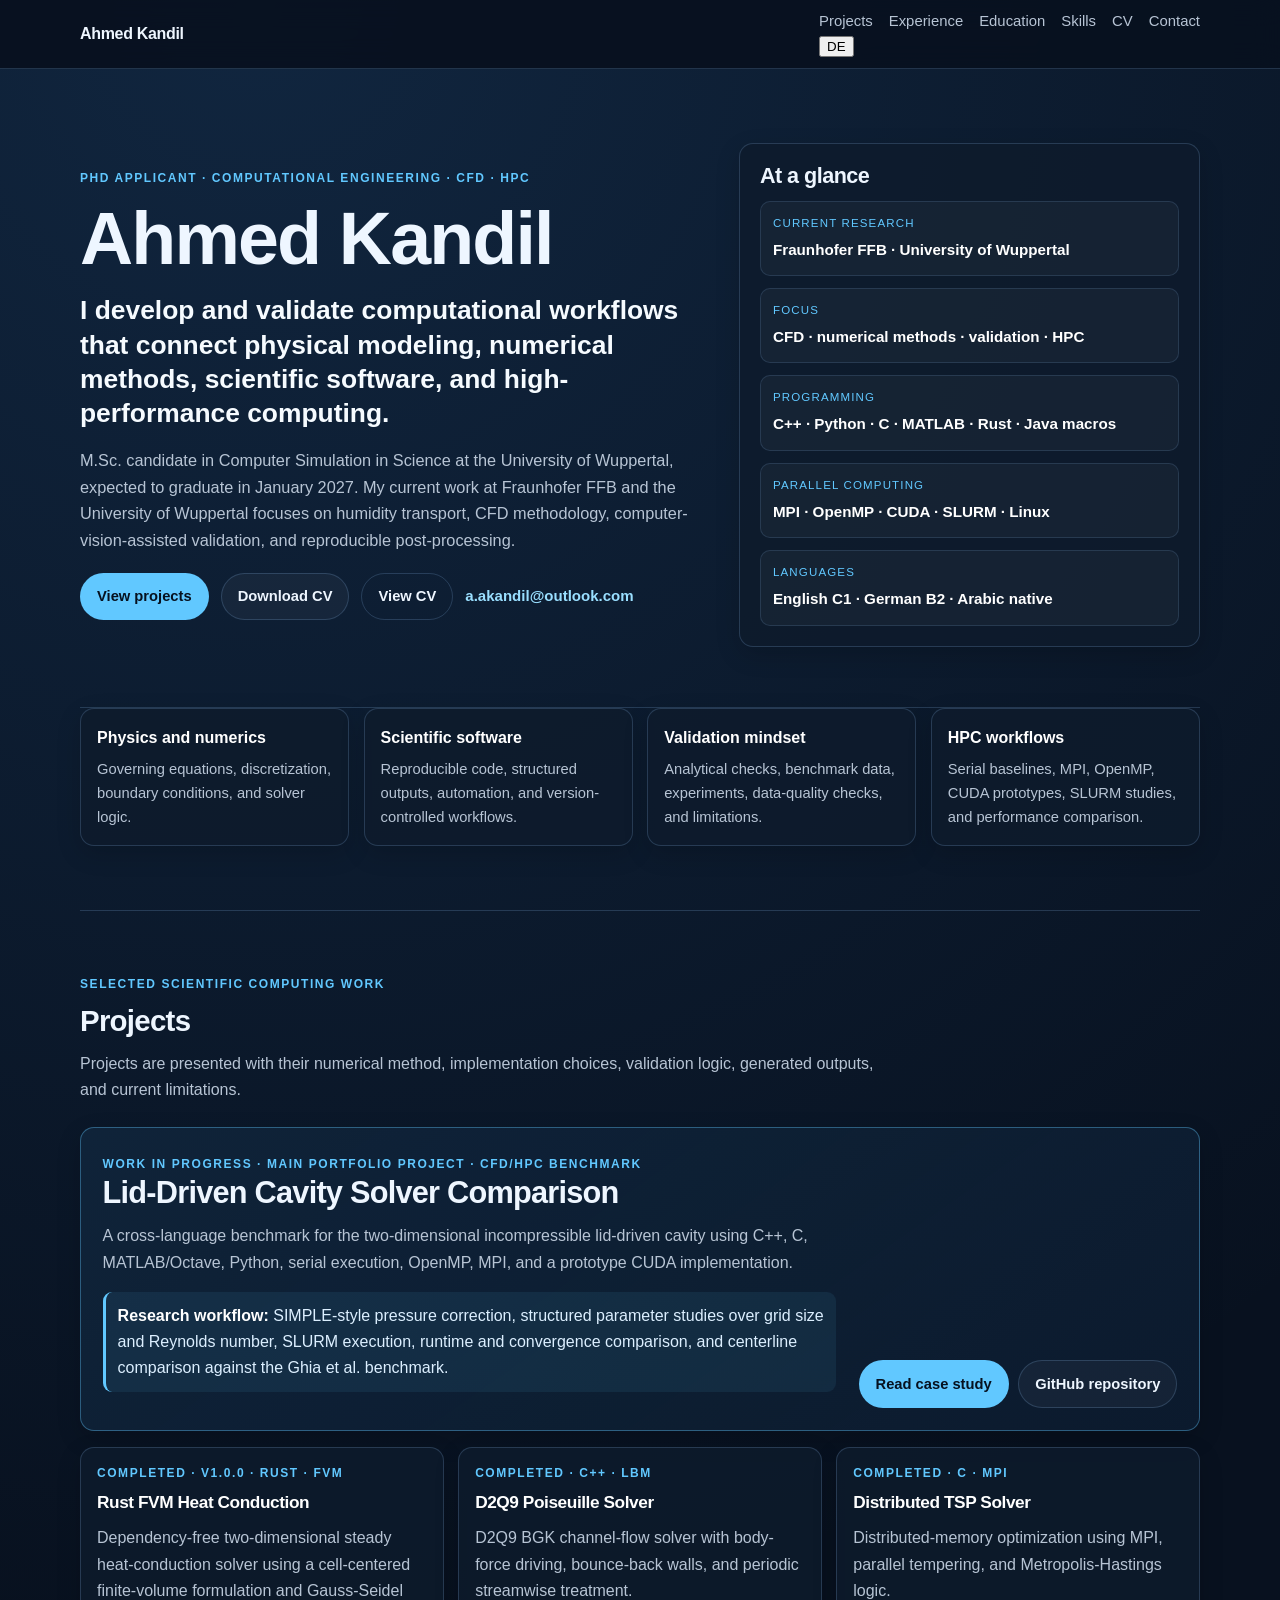
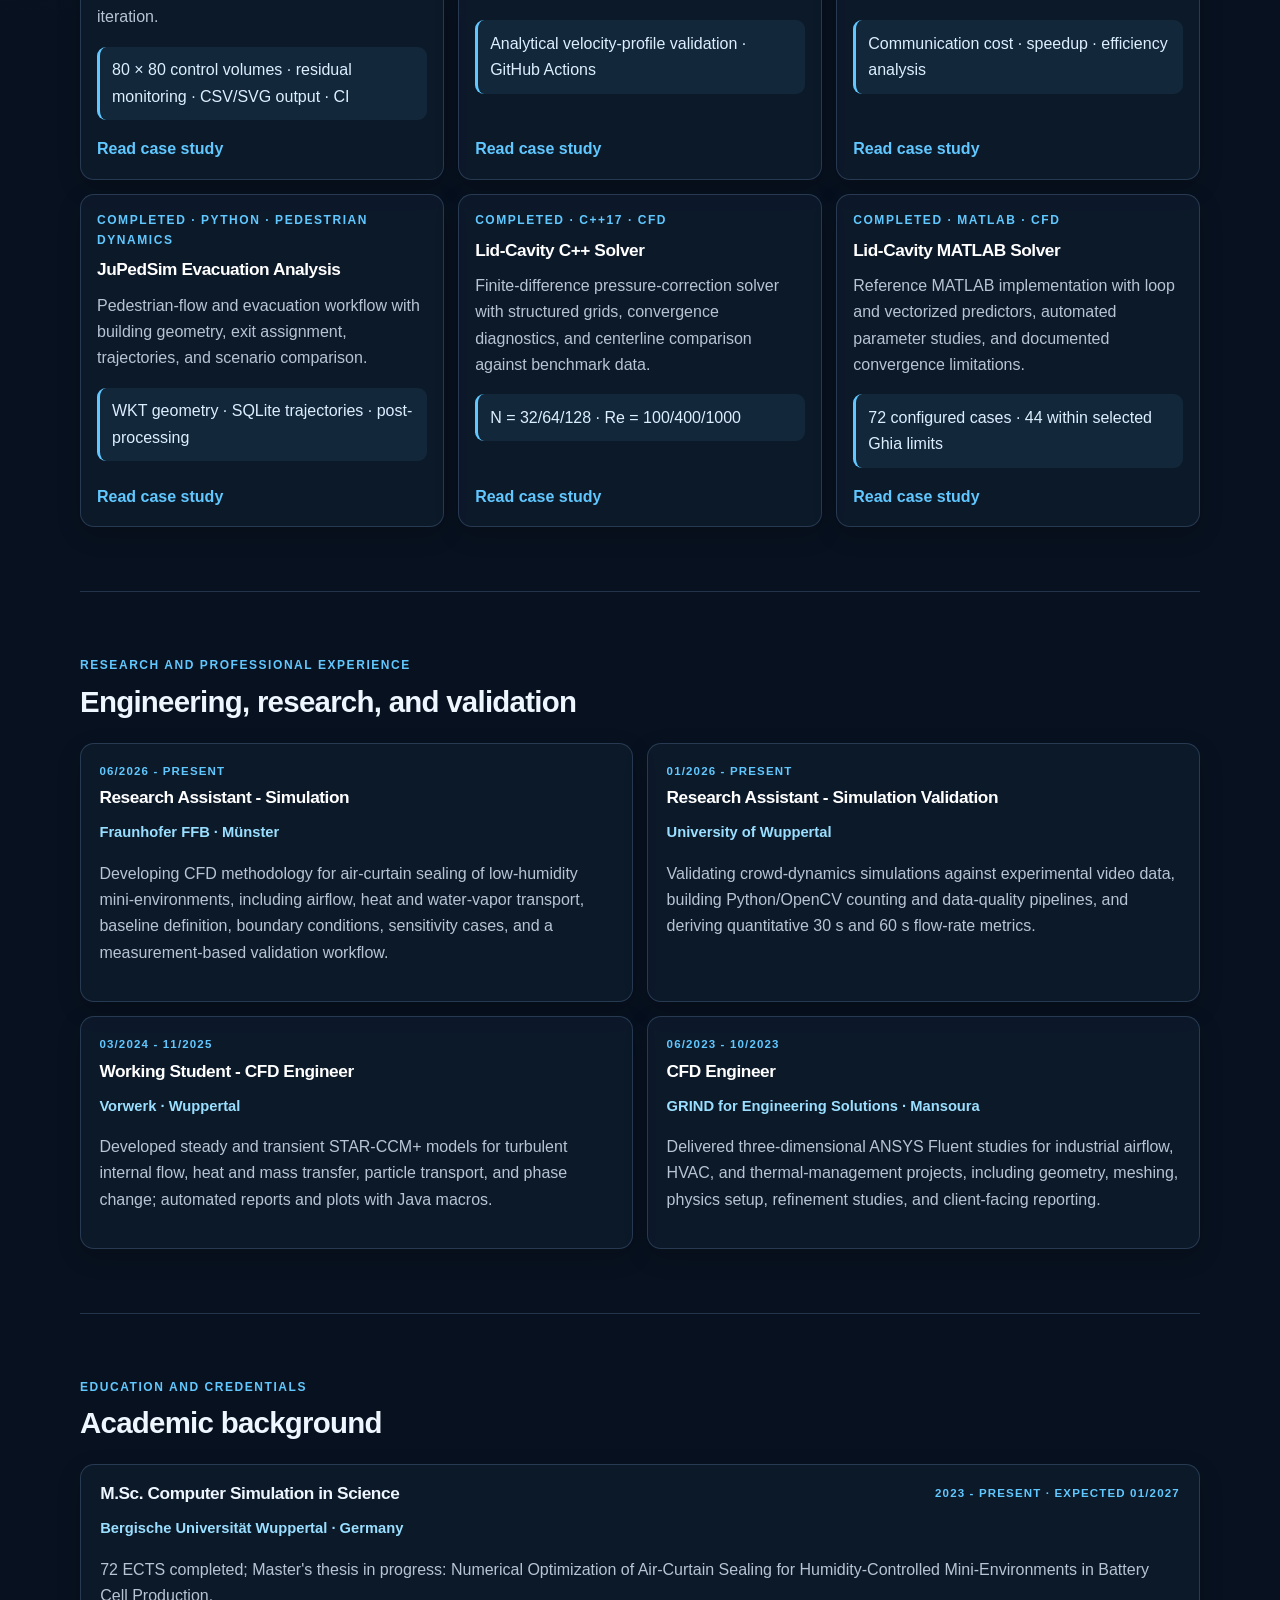
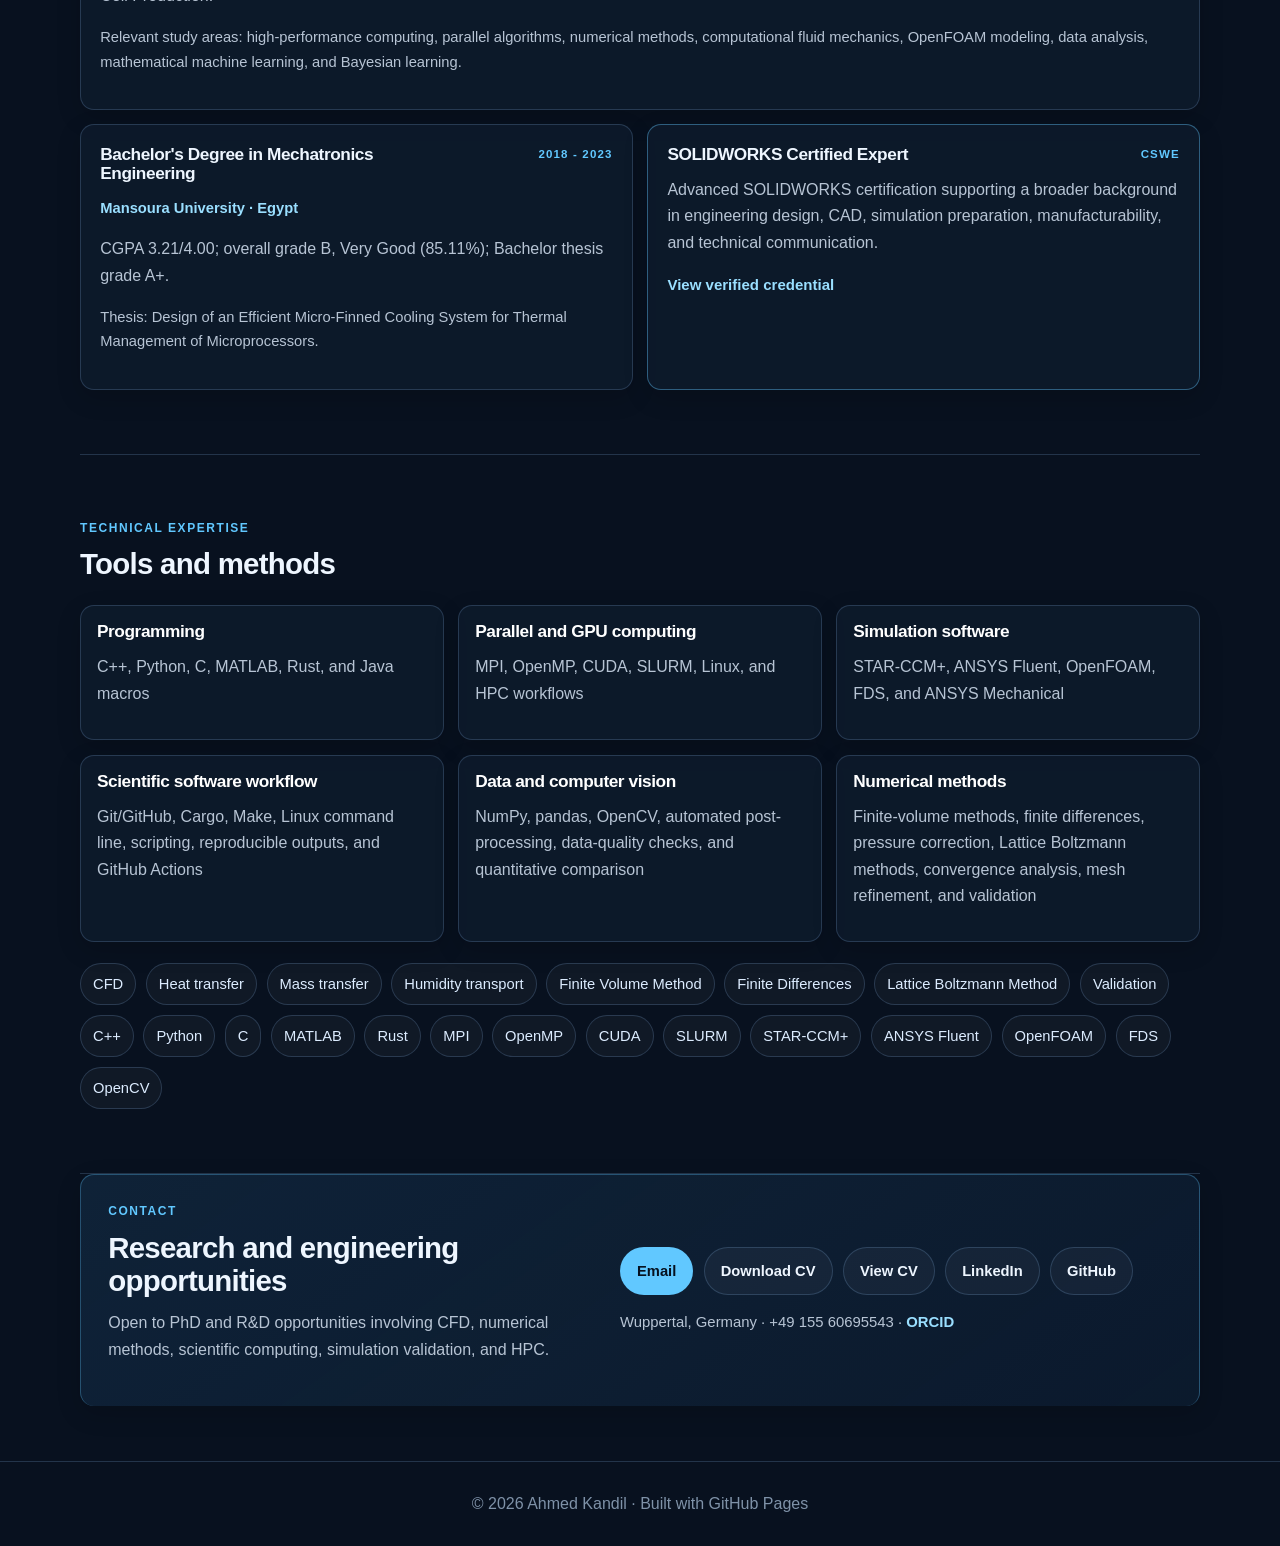
==== commit 8cba9118: "Restore bilingual portfolio and reliable CV links" ====
--- a/index.html
+++ b/index.html
@@ -6,22 +6,29 @@
   <title>Ahmed Kandil | Computational Engineer · CFD · HPC</title>
   <meta name="description" content="Ahmed Kandil's computational-engineering portfolio: CFD, numerical methods, scientific software, HPC, simulation validation, and research experience.">
   <meta name="theme-color" content="#08111f">
+  <link rel="canonical" href="https://kandil2001.github.io/">
+  <link rel="alternate" hreflang="en" href="https://kandil2001.github.io/">
+  <link rel="alternate" hreflang="de" href="https://kandil2001.github.io/?lang=de">
   <link rel="icon" href="assets/images/favicon.svg" type="image/svg+xml">
-  <link rel="stylesheet" href="style.css?v=201">
+  <link rel="stylesheet" href="style.css?v=202">
+  <link rel="stylesheet" href="assets/language.css?v=1">
 </head>
 <body>
-  <a class="skip-link" href="#main">Skip to content</a>
+  <a class="skip-link" href="#main" data-i18n="skip">Skip to content</a>
 
   <header class="site-header">
     <nav class="nav" aria-label="Primary navigation">
       <a class="brand" href="/">Ahmed Kandil</a>
-      <div class="links">
-        <a href="#projects">Projects</a>
-        <a href="#experience">Experience</a>
-        <a href="#education">Education</a>
-        <a href="#skills">Skills</a>
-        <a href="cv.html">CV</a>
-        <a href="#contact">Contact</a>
+      <div class="nav-right">
+        <div class="links">
+          <a href="#projects" data-i18n="nav.projects">Projects</a>
+          <a href="#experience" data-i18n="nav.experience">Experience</a>
+          <a href="#education" data-i18n="nav.education">Education</a>
+          <a href="#skills" data-i18n="nav.skills">Skills</a>
+          <a href="cv.html" data-i18n="nav.cv">CV</a>
+          <a href="#contact" data-i18n="nav.contact">Contact</a>
+        </div>
+        <button class="language-toggle" type="button" data-language-toggle aria-label="Website auf Deutsch anzeigen">DE</button>
       </div>
     </nav>
   </header>
@@ -29,200 +36,107 @@
   <main id="main">
     <section class="hero" aria-labelledby="hero-title">
       <div class="hero-main">
-        <p class="eyebrow">PhD Applicant · Computational Engineering · CFD · HPC</p>
+        <p class="eyebrow" data-i18n="hero.eyebrow">PhD Applicant · Computational Engineering · CFD · HPC</p>
         <h1 id="hero-title">Ahmed Kandil</h1>
-        <p class="headline">I develop and validate computational workflows that connect physical modeling, numerical methods, scientific software, and high-performance computing.</p>
-        <p class="hero-text">M.Sc. candidate in Computer Simulation in Science at the University of Wuppertal, expected to graduate in January 2027. My current work at Fraunhofer FFB and the University of Wuppertal focuses on humidity transport, CFD methodology, computer-vision-assisted validation, and reproducible post-processing.</p>
+        <p class="headline" data-i18n="hero.headline">I develop and validate computational workflows that connect physical modeling, numerical methods, scientific software, and high-performance computing.</p>
+        <p class="hero-text" data-i18n="hero.text">M.Sc. candidate in Computer Simulation in Science at the University of Wuppertal, expected to graduate in January 2027. My current work at Fraunhofer FFB and the University of Wuppertal focuses on humidity transport, CFD methodology, computer-vision-assisted validation, and reproducible post-processing.</p>
         <div class="actions">
-          <a class="button primary" href="#projects">View projects</a>
-          <a class="button" href="#" data-cv-download>Download CV</a>
-          <a class="button subtle-button" href="cv.html">View CV</a>
+          <a class="button primary" href="#projects" data-i18n="actions.projects">View projects</a>
+          <a class="button" href="#" data-cv-download data-i18n="actions.downloadCv">Download CV</a>
+          <a class="button subtle-button" href="cv.html" data-i18n="actions.viewCv">View CV</a>
           <a class="text-link" href="mailto:a.akandil@outlook.com">a.akandil@outlook.com</a>
         </div>
       </div>
 
       <aside class="summary-card" aria-label="Profile summary">
-        <h2>At a glance</h2>
+        <h2 data-i18n="summary.title">At a glance</h2>
         <div class="summary-list">
-          <div><span>Current research</span><strong>Fraunhofer FFB · University of Wuppertal</strong></div>
-          <div><span>Focus</span><strong>CFD · numerical methods · validation · HPC</strong></div>
-          <div><span>Programming</span><strong>C++ · Python · C · MATLAB · Rust · Java macros</strong></div>
-          <div><span>Parallel computing</span><strong>MPI · OpenMP · CUDA · SLURM · Linux</strong></div>
-          <div><span>Languages</span><strong>English C1 · German B2 · Arabic native</strong></div>
+          <div><span data-i18n="summary.researchLabel">Current research</span><strong>Fraunhofer FFB · University of Wuppertal</strong></div>
+          <div><span data-i18n="summary.focusLabel">Focus</span><strong data-i18n="summary.focus">CFD · numerical methods · validation · HPC</strong></div>
+          <div><span data-i18n="summary.programmingLabel">Programming</span><strong>C++ · Python · C · MATLAB · Rust · Java macros</strong></div>
+          <div><span data-i18n="summary.parallelLabel">Parallel computing</span><strong>MPI · OpenMP · CUDA · SLURM · Linux</strong></div>
+          <div><span data-i18n="summary.languagesLabel">Languages</span><strong data-i18n="summary.languages">English C1 · German B2 · Arabic native</strong></div>
         </div>
       </aside>
     </section>
 
     <section class="proof-strip" aria-label="Portfolio strengths">
-      <article><strong>Physics and numerics</strong><span>Governing equations, discretization, boundary conditions, and solver logic.</span></article>
-      <article><strong>Scientific software</strong><span>Reproducible code, structured outputs, automation, and version-controlled workflows.</span></article>
-      <article><strong>Validation mindset</strong><span>Analytical checks, benchmark data, experiments, data-quality checks, and limitations.</span></article>
-      <article><strong>HPC workflows</strong><span>Serial baselines, MPI, OpenMP, CUDA prototypes, SLURM studies, and performance comparison.</span></article>
+      <article><strong data-i18n="proof.physicsTitle">Physics and numerics</strong><span data-i18n="proof.physicsText">Governing equations, discretization, boundary conditions, and solver logic.</span></article>
+      <article><strong data-i18n="proof.softwareTitle">Scientific software</strong><span data-i18n="proof.softwareText">Reproducible code, structured outputs, automation, and version-controlled workflows.</span></article>
+      <article><strong data-i18n="proof.validationTitle">Validation mindset</strong><span data-i18n="proof.validationText">Analytical checks, benchmark data, experiments, data-quality checks, and limitations.</span></article>
+      <article><strong data-i18n="proof.hpcTitle">HPC workflows</strong><span data-i18n="proof.hpcText">Serial baselines, MPI, OpenMP, CUDA prototypes, SLURM studies, and performance comparison.</span></article>
     </section>
 
     <section id="projects" class="section" aria-labelledby="projects-title">
       <div class="section-heading">
-        <p class="eyebrow">Selected scientific computing work</p>
-        <h2 id="projects-title">Projects</h2>
-        <p>Projects are presented with their numerical method, implementation choices, validation logic, generated outputs, and current limitations.</p>
+        <p class="eyebrow" data-i18n="projects.eyebrow">Selected scientific computing work</p>
+        <h2 id="projects-title" data-i18n="projects.title">Projects</h2>
+        <p data-i18n="projects.intro">Projects are presented with their numerical method, implementation choices, validation logic, generated outputs, and current limitations.</p>
       </div>
 
       <article class="project-feature">
         <div>
-          <span class="project-label">Work in progress · Main portfolio project · CFD/HPC benchmark</span>
+          <span class="project-label" data-i18n="projects.feature.label">Work in progress · Main portfolio project · CFD/HPC benchmark</span>
           <h3>Lid-Driven Cavity Solver Comparison</h3>
-          <p>A cross-language benchmark for the two-dimensional incompressible lid-driven cavity using C++, C, MATLAB/Octave, Python, serial execution, OpenMP, MPI, and a prototype CUDA implementation.</p>
-          <p class="proof"><strong>Research workflow:</strong> SIMPLE-style pressure correction, structured parameter studies over grid size and Reynolds number, SLURM execution, runtime and convergence comparison, and centerline comparison against the Ghia et al. benchmark.</p>
+          <p data-i18n="projects.feature.text">A cross-language benchmark for the two-dimensional incompressible lid-driven cavity using C++, C, MATLAB/Octave, Python, serial execution, OpenMP, MPI, and a prototype CUDA implementation.</p>
+          <p class="proof"><strong data-i18n="projects.feature.workflowLabel">Research workflow:</strong> <span data-i18n="projects.feature.workflow">SIMPLE-style pressure correction, structured parameter studies over grid size and Reynolds number, SLURM execution, runtime and convergence comparison, and centerline comparison against the Ghia et al. benchmark.</span></p>
         </div>
         <div class="project-buttons">
-          <a class="button primary" href="projects/lid-cavity-comparison.html">Read case study</a>
-          <a class="button" href="https://github.com/Kandil2001/LidCavity_Solver_Comparison" target="_blank" rel="noopener noreferrer">GitHub repository</a>
+          <a class="button primary" href="projects/lid-cavity-comparison.html" data-i18n="projects.caseStudy">Read case study</a>
+          <a class="button" href="https://github.com/Kandil2001/LidCavity_Solver_Comparison" target="_blank" rel="noopener noreferrer" data-i18n="projects.repository">GitHub repository</a>
         </div>
       </article>
 
       <div class="project-grid project-grid-six">
-        <article class="card">
-          <p class="project-label">Completed · v1.0.0 · Rust · FVM</p>
-          <h3>Rust FVM Heat Conduction</h3>
-          <p>Dependency-free two-dimensional steady heat-conduction solver using a cell-centered finite-volume formulation and Gauss-Seidel iteration.</p>
-          <p class="proof">80 × 80 control volumes · residual monitoring · CSV/SVG output · CI</p>
-          <a href="projects/rust-fvm-heat-conduction.html">Read case study</a>
-        </article>
-        <article class="card">
-          <p class="project-label">Completed · C++ · LBM</p>
-          <h3>D2Q9 Poiseuille Solver</h3>
-          <p>D2Q9 BGK channel-flow solver with body-force driving, bounce-back walls, and periodic streamwise treatment.</p>
-          <p class="proof">Analytical velocity-profile validation · GitHub Actions</p>
-          <a href="projects/lbm-poiseuille.html">Read case study</a>
-        </article>
-        <article class="card">
-          <p class="project-label">Completed · C · MPI</p>
-          <h3>Distributed TSP Solver</h3>
-          <p>Distributed-memory optimization using MPI, parallel tempering, and Metropolis-Hastings logic.</p>
-          <p class="proof">Communication cost · speedup · efficiency analysis</p>
-          <a href="projects/distributed-tsp.html">Read case study</a>
-        </article>
-        <article class="card">
-          <p class="project-label">Completed · Python · Pedestrian dynamics</p>
-          <h3>JuPedSim Evacuation Analysis</h3>
-          <p>Pedestrian-flow and evacuation workflow with building geometry, exit assignment, trajectories, and scenario comparison.</p>
-          <p class="proof">WKT geometry · SQLite trajectories · post-processing</p>
-          <a href="projects/pedestrian-simulation.html">Read case study</a>
-        </article>
-        <article class="card">
-          <p class="project-label">Completed · C++17 · CFD</p>
-          <h3>Lid-Cavity C++ Solver</h3>
-          <p>Finite-difference pressure-correction solver with structured grids, convergence diagnostics, and centerline comparison against benchmark data.</p>
-          <p class="proof">N = 32/64/128 · Re = 100/400/1000</p>
-          <a href="projects/lid-cavity-cpp.html">Read case study</a>
-        </article>
-        <article class="card">
-          <p class="project-label">Completed · MATLAB · CFD</p>
-          <h3>Lid-Cavity MATLAB Solver</h3>
-          <p>Reference MATLAB implementation with loop and vectorized predictors, automated parameter studies, and documented convergence limitations.</p>
-          <p class="proof">72 configured cases · 44 within selected Ghia limits</p>
-          <a href="projects/lid-cavity.html">Read case study</a>
-        </article>
+        <article class="card"><p class="project-label" data-i18n="projects.rust.label">Completed · v1.0.0 · Rust · FVM</p><h3>Rust FVM Heat Conduction</h3><p data-i18n="projects.rust.text">Dependency-free two-dimensional steady heat-conduction solver using a cell-centered finite-volume formulation and Gauss-Seidel iteration.</p><p class="proof" data-i18n="projects.rust.proof">80 × 80 control volumes · residual monitoring · CSV/SVG output · CI</p><a href="projects/rust-fvm-heat-conduction.html" data-i18n="projects.caseStudy">Read case study</a></article>
+        <article class="card"><p class="project-label" data-i18n="projects.lbm.label">Completed · C++ · LBM</p><h3>D2Q9 Poiseuille Solver</h3><p data-i18n="projects.lbm.text">D2Q9 BGK channel-flow solver with body-force driving, bounce-back walls, and periodic streamwise treatment.</p><p class="proof" data-i18n="projects.lbm.proof">Analytical velocity-profile validation · GitHub Actions</p><a href="projects/lbm-poiseuille.html" data-i18n="projects.caseStudy">Read case study</a></article>
+        <article class="card"><p class="project-label" data-i18n="projects.tsp.label">Completed · C · MPI</p><h3>Distributed TSP Solver</h3><p data-i18n="projects.tsp.text">Distributed-memory optimization using MPI, parallel tempering, and Metropolis-Hastings logic.</p><p class="proof" data-i18n="projects.tsp.proof">Communication cost · speedup · efficiency analysis</p><a href="projects/distributed-tsp.html" data-i18n="projects.caseStudy">Read case study</a></article>
+        <article class="card"><p class="project-label" data-i18n="projects.jps.label">Completed · Python · Pedestrian dynamics</p><h3>JuPedSim Evacuation Analysis</h3><p data-i18n="projects.jps.text">Pedestrian-flow and evacuation workflow with building geometry, exit assignment, trajectories, and scenario comparison.</p><p class="proof" data-i18n="projects.jps.proof">WKT geometry · SQLite trajectories · post-processing</p><a href="projects/pedestrian-simulation.html" data-i18n="projects.caseStudy">Read case study</a></article>
+        <article class="card"><p class="project-label" data-i18n="projects.cpp.label">Completed · C++17 · CFD</p><h3>Lid-Cavity C++ Solver</h3><p data-i18n="projects.cpp.text">Finite-difference pressure-correction solver with structured grids, convergence diagnostics, and centerline comparison against benchmark data.</p><p class="proof">N = 32/64/128 · Re = 100/400/1000</p><a href="projects/lid-cavity-cpp.html" data-i18n="projects.caseStudy">Read case study</a></article>
+        <article class="card"><p class="project-label" data-i18n="projects.matlab.label">Completed · MATLAB · CFD</p><h3>Lid-Cavity MATLAB Solver</h3><p data-i18n="projects.matlab.text">Reference MATLAB implementation with loop and vectorized predictors, automated parameter studies, and documented convergence limitations.</p><p class="proof" data-i18n="projects.matlab.proof">72 configured cases · 44 within selected Ghia limits</p><a href="projects/lid-cavity.html" data-i18n="projects.caseStudy">Read case study</a></article>
       </div>
     </section>
 
     <section id="experience" class="section" aria-labelledby="experience-title">
-      <div class="section-heading">
-        <p class="eyebrow">Research and professional experience</p>
-        <h2 id="experience-title">Engineering, research, and validation</h2>
-      </div>
+      <div class="section-heading"><p class="eyebrow" data-i18n="experience.eyebrow">Research and professional experience</p><h2 id="experience-title" data-i18n="experience.title">Engineering, research, and validation</h2></div>
       <div class="experience-list">
-        <article>
-          <span>06/2026 - present</span>
-          <h3>Research Assistant - Simulation</h3>
-          <p class="organization">Fraunhofer FFB · Münster</p>
-          <p>Developing CFD methodology for air-curtain sealing of low-humidity mini-environments, including airflow, heat and water-vapor transport, baseline definition, boundary conditions, sensitivity cases, and a measurement-based validation workflow.</p>
-        </article>
-        <article>
-          <span>01/2026 - present</span>
-          <h3>Research Assistant - Simulation Validation</h3>
-          <p class="organization">University of Wuppertal</p>
-          <p>Validating crowd-dynamics simulations against experimental video data, building Python/OpenCV counting and data-quality pipelines, and deriving quantitative 30 s and 60 s flow-rate metrics.</p>
-        </article>
-        <article>
-          <span>03/2024 - 11/2025</span>
-          <h3>Working Student - CFD Engineer</h3>
-          <p class="organization">Vorwerk · Wuppertal</p>
-          <p>Developed steady and transient STAR-CCM+ models for turbulent internal flow, heat and mass transfer, particle transport, and phase change; automated reports and plots with Java macros.</p>
-        </article>
-        <article>
-          <span>06/2023 - 10/2023</span>
-          <h3>CFD Engineer</h3>
-          <p class="organization">GRIND for Engineering Solutions · Mansoura</p>
-          <p>Delivered three-dimensional ANSYS Fluent studies for industrial airflow, HVAC, and thermal-management projects, including geometry, meshing, physics setup, refinement studies, and client-facing reporting.</p>
-        </article>
+        <article><span data-i18n="dates.present2026">06/2026 - present</span><h3 data-i18n="experience.ffb.title">Research Assistant - Simulation</h3><p class="organization">Fraunhofer FFB · Münster</p><p data-i18n="experience.ffb.text">Developing CFD methodology for air-curtain sealing of low-humidity mini-environments, including airflow, heat and water-vapor transport, baseline definition, boundary conditions, sensitivity cases, and a measurement-based validation workflow.</p></article>
+        <article><span data-i18n="dates.presentJan2026">01/2026 - present</span><h3 data-i18n="experience.uni.title">Research Assistant - Simulation Validation</h3><p class="organization" data-i18n="experience.uni.org">University of Wuppertal</p><p data-i18n="experience.uni.text">Validating crowd-dynamics simulations against experimental video data, building Python/OpenCV counting and data-quality pipelines, and deriving quantitative 30 s and 60 s flow-rate metrics.</p></article>
+        <article><span>03/2024 - 11/2025</span><h3 data-i18n="experience.vorwerk.title">Working Student - CFD Engineer</h3><p class="organization">Vorwerk · Wuppertal</p><p data-i18n="experience.vorwerk.text">Developed steady and transient STAR-CCM+ models for turbulent internal flow, heat and mass transfer, particle transport, and phase change; automated reports and plots with Java macros.</p></article>
+        <article><span>06/2023 - 10/2023</span><h3 data-i18n="experience.grind.title">CFD Engineer</h3><p class="organization">GRIND for Engineering Solutions · Mansoura</p><p data-i18n="experience.grind.text">Delivered three-dimensional ANSYS Fluent studies for industrial airflow, HVAC, and thermal-management projects, including geometry, meshing, physics setup, refinement studies, and client-facing reporting.</p></article>
       </div>
     </section>
 
     <section id="education" class="section" aria-labelledby="education-title">
-      <div class="section-heading">
-        <p class="eyebrow">Education and credentials</p>
-        <h2 id="education-title">Academic background</h2>
-      </div>
+      <div class="section-heading"><p class="eyebrow" data-i18n="education.eyebrow">Education and credentials</p><h2 id="education-title" data-i18n="education.title">Academic background</h2></div>
       <div class="education-grid">
-        <article class="education-card">
-          <div class="education-top"><h3>M.Sc. Computer Simulation in Science</h3><span>2023 - present · expected 01/2027</span></div>
-          <p class="organization">Bergische Universität Wuppertal · Germany</p>
-          <p>72 ECTS completed; Master's thesis in progress: <em>Numerical Optimization of Air-Curtain Sealing for Humidity-Controlled Mini-Environments in Battery Cell Production.</em></p>
-          <p class="small">Relevant study areas: high-performance computing, parallel algorithms, numerical methods, computational fluid mechanics, OpenFOAM modeling, data analysis, mathematical machine learning, and Bayesian learning.</p>
-        </article>
-        <article class="education-card">
-          <div class="education-top"><h3>Bachelor's Degree in Mechatronics Engineering</h3><span>2018 - 2023</span></div>
-          <p class="organization">Mansoura University · Egypt</p>
-          <p>CGPA 3.21/4.00; overall grade B, Very Good (85.11%); Bachelor thesis grade A+.</p>
-          <p class="small">Thesis: <em>Design of an Efficient Micro-Finned Cooling System for Thermal Management of Microprocessors.</em></p>
-        </article>
-        <article class="education-card credential-card">
-          <div class="education-top"><h3>SOLIDWORKS Certified Expert</h3><span>CSWE</span></div>
-          <p>Advanced SOLIDWORKS certification supporting a broader background in engineering design, CAD, simulation preparation, manufacturability, and technical communication.</p>
-          <a class="text-link" href="https://www.credly.com/badges/5e27da77-882e-4fb2-ad0f-464ba1ae4d30/public_url" target="_blank" rel="noopener noreferrer">View verified credential</a>
-        </article>
+        <article class="education-card"><div class="education-top"><h3>M.Sc. Computer Simulation in Science</h3><span data-i18n="education.msc.date">2023 - present · expected 01/2027</span></div><p class="organization">Bergische Universität Wuppertal · Germany</p><p data-i18n="education.msc.text">72 ECTS completed; Master's thesis in progress: Numerical Optimization of Air-Curtain Sealing for Humidity-Controlled Mini-Environments in Battery Cell Production.</p><p class="small" data-i18n="education.msc.courses">Relevant study areas: high-performance computing, parallel algorithms, numerical methods, computational fluid mechanics, OpenFOAM modeling, data analysis, mathematical machine learning, and Bayesian learning.</p></article>
+        <article class="education-card"><div class="education-top"><h3 data-i18n="education.bsc.title">Bachelor's Degree in Mechatronics Engineering</h3><span>2018 - 2023</span></div><p class="organization" data-i18n="education.bsc.org">Mansoura University · Egypt</p><p data-i18n="education.bsc.grade">CGPA 3.21/4.00; overall grade B, Very Good (85.11%); Bachelor thesis grade A+.</p><p class="small" data-i18n="education.bsc.thesis">Thesis: Design of an Efficient Micro-Finned Cooling System for Thermal Management of Microprocessors.</p></article>
+        <article class="education-card credential-card"><div class="education-top"><h3>SOLIDWORKS Certified Expert</h3><span>CSWE</span></div><p data-i18n="education.cswe.text">Advanced SOLIDWORKS certification supporting a broader background in engineering design, CAD, simulation preparation, manufacturability, and technical communication.</p><a class="text-link" href="https://www.credly.com/badges/5e27da77-882e-4fb2-ad0f-464ba1ae4d30/public_url" target="_blank" rel="noopener noreferrer" data-i18n="education.cswe.link">View verified credential</a></article>
       </div>
     </section>
 
     <section id="skills" class="section" aria-labelledby="skills-title">
-      <div class="section-heading">
-        <p class="eyebrow">Technical expertise</p>
-        <h2 id="skills-title">Tools and methods</h2>
+      <div class="section-heading"><p class="eyebrow" data-i18n="skills.eyebrow">Technical expertise</p><h2 id="skills-title" data-i18n="skills.title">Tools and methods</h2></div>
+      <div class="skills-grid">
+        <article><h3 data-i18n="skills.programming.title">Programming</h3><p>C++, Python, C, MATLAB, Rust, and Java macros</p></article>
+        <article><h3 data-i18n="skills.parallel.title">Parallel and GPU computing</h3><p data-i18n="skills.parallel.text">MPI, OpenMP, CUDA, SLURM, Linux, and HPC workflows</p></article>
+        <article><h3 data-i18n="skills.software.title">Simulation software</h3><p>STAR-CCM+, ANSYS Fluent, OpenFOAM, FDS, and ANSYS Mechanical</p></article>
+        <article><h3 data-i18n="skills.workflow.title">Scientific software workflow</h3><p data-i18n="skills.workflow.text">Git/GitHub, Cargo, Make, Linux command line, scripting, reproducible outputs, and GitHub Actions</p></article>
+        <article><h3 data-i18n="skills.data.title">Data and computer vision</h3><p data-i18n="skills.data.text">NumPy, pandas, OpenCV, automated post-processing, data-quality checks, and quantitative comparison</p></article>
+        <article><h3 data-i18n="skills.numerics.title">Numerical methods</h3><p data-i18n="skills.numerics.text">Finite-volume methods, finite differences, pressure correction, Lattice Boltzmann methods, convergence analysis, mesh refinement, and validation</p></article>
       </div>
-      <div class="skills-grid">
-        <article><h3>Programming</h3><p>C++, Python, C, MATLAB, Rust, and Java macros</p></article>
-        <article><h3>Parallel and GPU computing</h3><p>MPI, OpenMP, CUDA, SLURM, Linux, and HPC workflows</p></article>
-        <article><h3>Simulation software</h3><p>STAR-CCM+, ANSYS Fluent, OpenFOAM, FDS, and ANSYS Mechanical</p></article>
-        <article><h3>Scientific software workflow</h3><p>Git/GitHub, Cargo, Make, Linux command line, scripting, reproducible outputs, and GitHub Actions</p></article>
-        <article><h3>Data and computer vision</h3><p>NumPy, pandas, OpenCV, automated post-processing, data-quality checks, and quantitative comparison</p></article>
-        <article><h3>Numerical methods</h3><p>Finite-volume methods, finite differences, pressure correction, Lattice Boltzmann methods, convergence analysis, mesh refinement, and validation</p></article>
-      </div>
-      <div class="skill-cloud" aria-label="Skill keywords">
-        <span>CFD</span><span>Heat transfer</span><span>Mass transfer</span><span>Humidity transport</span><span>Finite Volume Method</span><span>Finite Differences</span><span>Lattice Boltzmann Method</span><span>Validation</span><span>C++</span><span>Python</span><span>C</span><span>MATLAB</span><span>Rust</span><span>MPI</span><span>OpenMP</span><span>CUDA</span><span>SLURM</span><span>STAR-CCM+</span><span>ANSYS Fluent</span><span>OpenFOAM</span><span>FDS</span><span>OpenCV</span>
-      </div>
+      <div class="skill-cloud" aria-label="Skill keywords"><span>CFD</span><span data-i18n="skills.heat">Heat transfer</span><span data-i18n="skills.mass">Mass transfer</span><span data-i18n="skills.humidity">Humidity transport</span><span>Finite Volume Method</span><span>Finite Differences</span><span>Lattice Boltzmann Method</span><span data-i18n="skills.validation">Validation</span><span>C++</span><span>Python</span><span>C</span><span>MATLAB</span><span>Rust</span><span>MPI</span><span>OpenMP</span><span>CUDA</span><span>SLURM</span><span>STAR-CCM+</span><span>ANSYS Fluent</span><span>OpenFOAM</span><span>FDS</span><span>OpenCV</span></div>
     </section>
 
     <section id="contact" class="section final-cta" aria-labelledby="contact-title">
-      <div class="final-copy">
-        <p class="eyebrow">Contact</p>
-        <h2 id="contact-title">Research and engineering opportunities</h2>
-        <p>Open to PhD and R&amp;D opportunities involving CFD, numerical methods, scientific computing, simulation validation, and HPC.</p>
-      </div>
-      <div class="final-panel">
-        <div class="final-links">
-          <a class="button primary" href="mailto:a.akandil@outlook.com">Email</a>
-          <a class="button" href="#" data-cv-download>Download CV</a>
-          <a class="button" href="cv.html">View CV</a>
-          <a class="button" href="https://www.linkedin.com/in/ahmed-kandil03/" target="_blank" rel="noopener noreferrer">LinkedIn</a>
-          <a class="button" href="https://github.com/Kandil2001" target="_blank" rel="noopener noreferrer">GitHub</a>
-        </div>
-        <p class="small-contact">Wuppertal, Germany · +49 155 60695543 · <a href="https://orcid.org/0009-0007-2724-4565" target="_blank" rel="me noopener noreferrer">ORCID</a></p>
-      </div>
+      <div class="final-copy"><p class="eyebrow" data-i18n="contact.eyebrow">Contact</p><h2 id="contact-title" data-i18n="contact.title">Research and engineering opportunities</h2><p data-i18n="contact.text">Open to PhD and R&amp;D opportunities involving CFD, numerical methods, scientific computing, simulation validation, and HPC.</p></div>
+      <div class="final-panel"><div class="final-links"><a class="button primary" href="mailto:a.akandil@outlook.com" data-i18n="contact.email">Email</a><a class="button" href="#" data-cv-download data-i18n="actions.downloadCv">Download CV</a><a class="button" href="cv.html" data-i18n="actions.viewCv">View CV</a><a class="button" href="https://www.linkedin.com/in/ahmed-kandil03/" target="_blank" rel="noopener noreferrer">LinkedIn</a><a class="button" href="https://github.com/Kandil2001" target="_blank" rel="noopener noreferrer">GitHub</a></div><p class="small-contact">Wuppertal, Germany · +49 155 60695543 · <a href="https://orcid.org/0009-0007-2724-4565" target="_blank" rel="me noopener noreferrer">ORCID</a></p></div>
     </section>
   </main>
 
-  <footer>© 2026 Ahmed Kandil · Built with GitHub Pages</footer>
-  <script src="assets/cv-download.js?v=1" defer></script>
+  <footer data-i18n="footer">© 2026 Ahmed Kandil · Built with GitHub Pages</footer>
+  <script src="assets/language.js?v=1" defer></script>
+  <script src="assets/cv-download.js?v=4" defer></script>
 </body>
 </html>
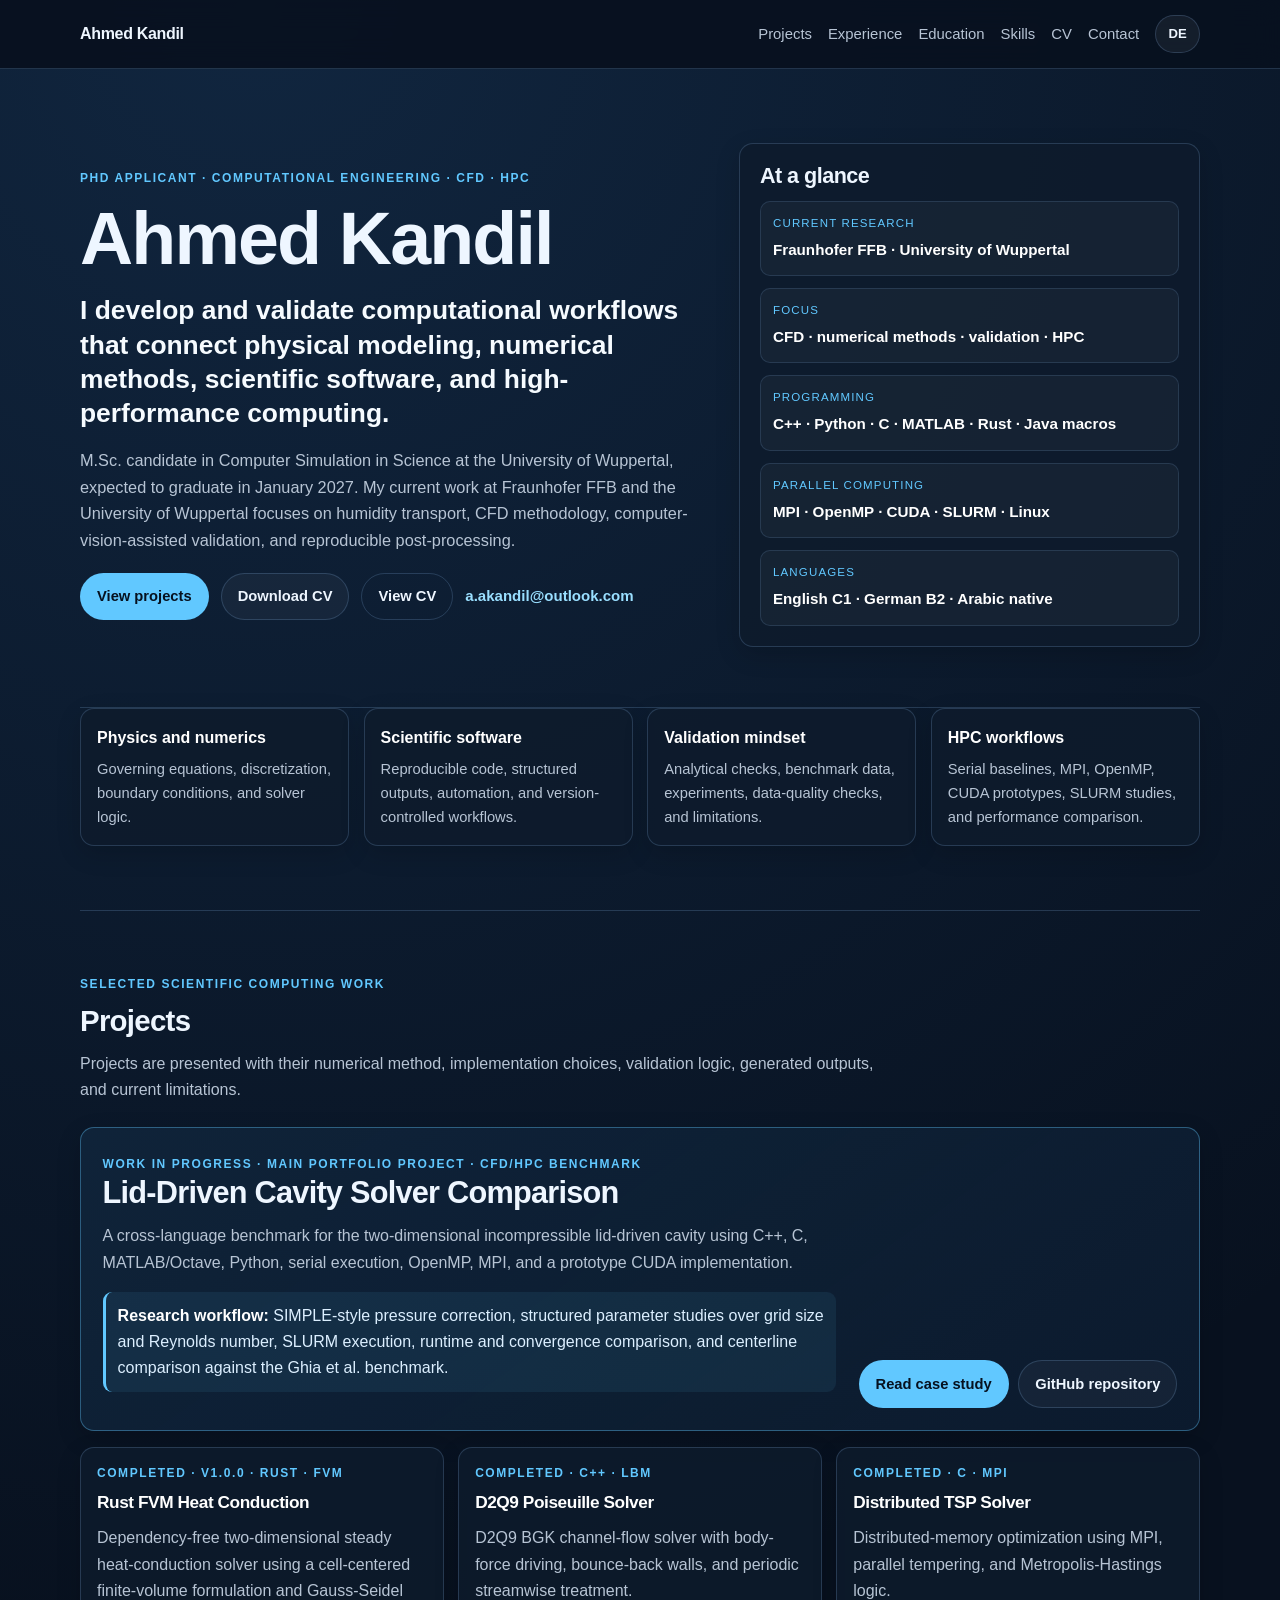
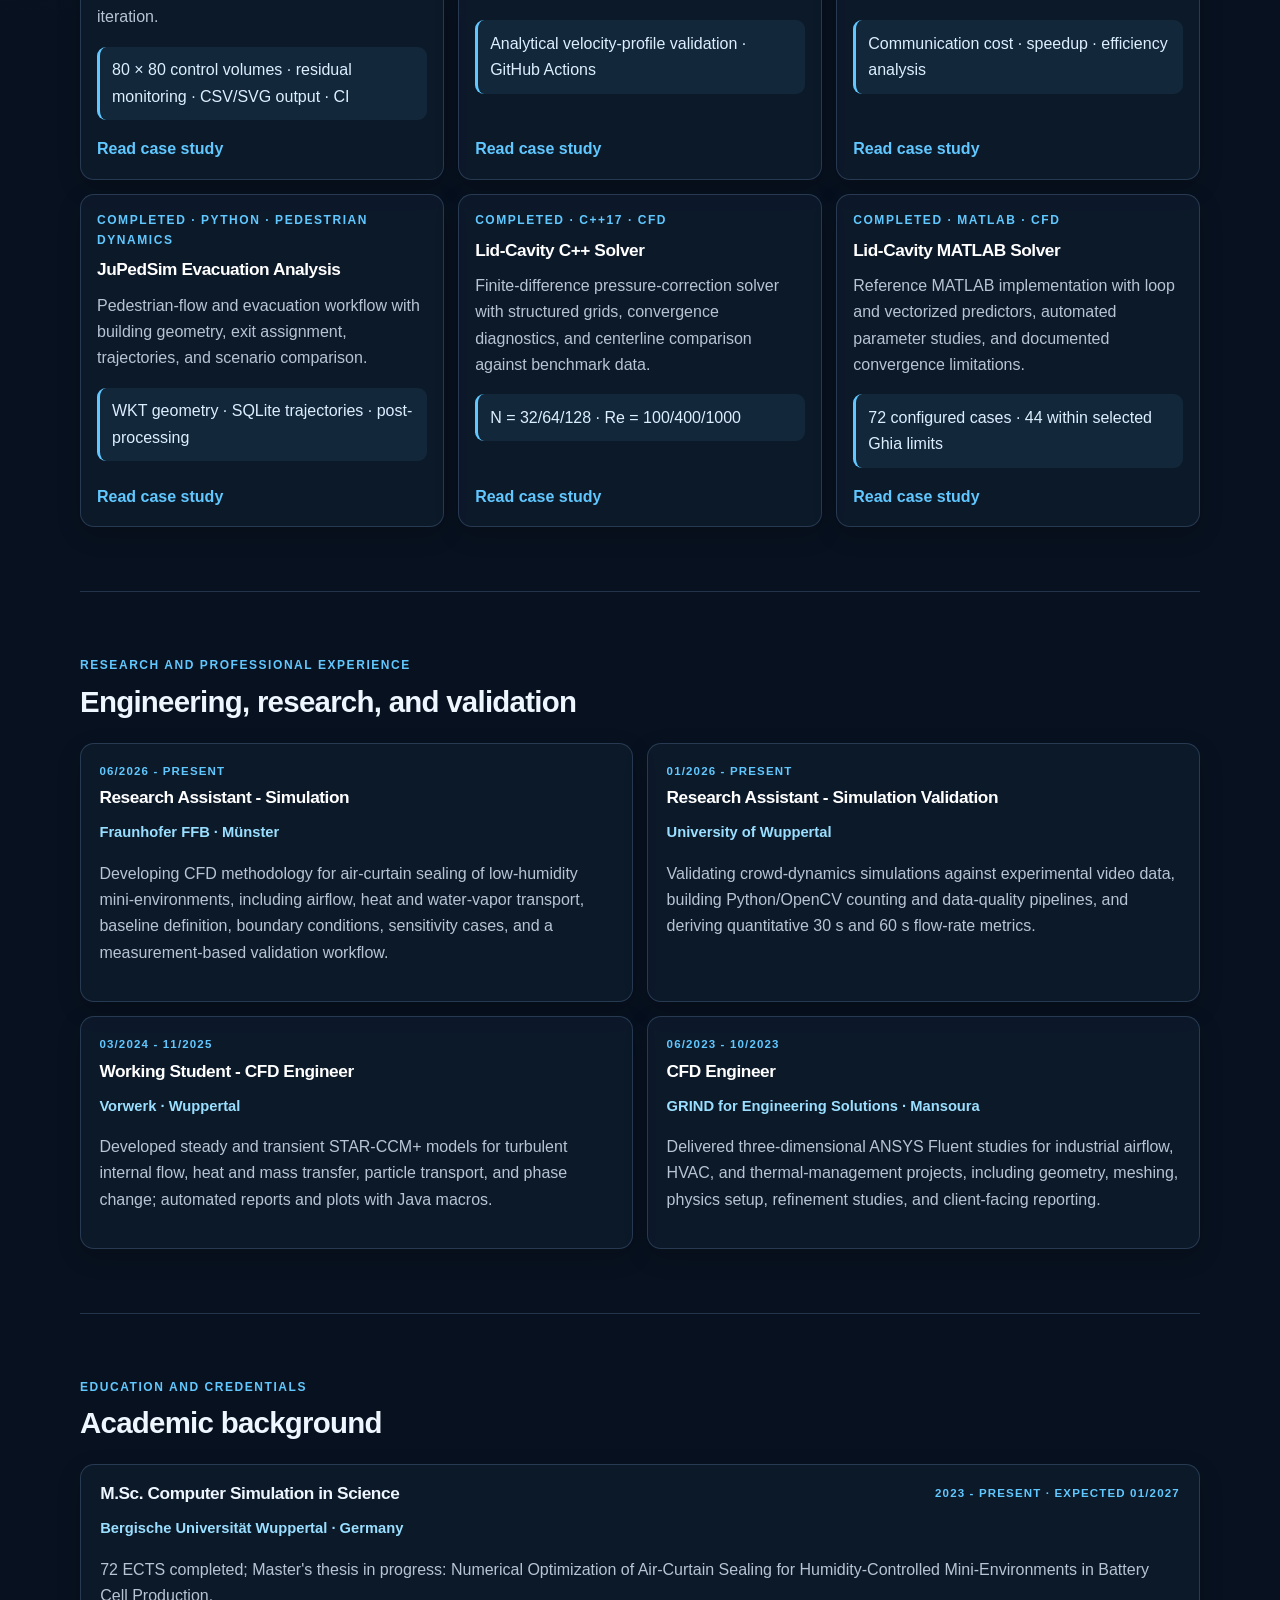
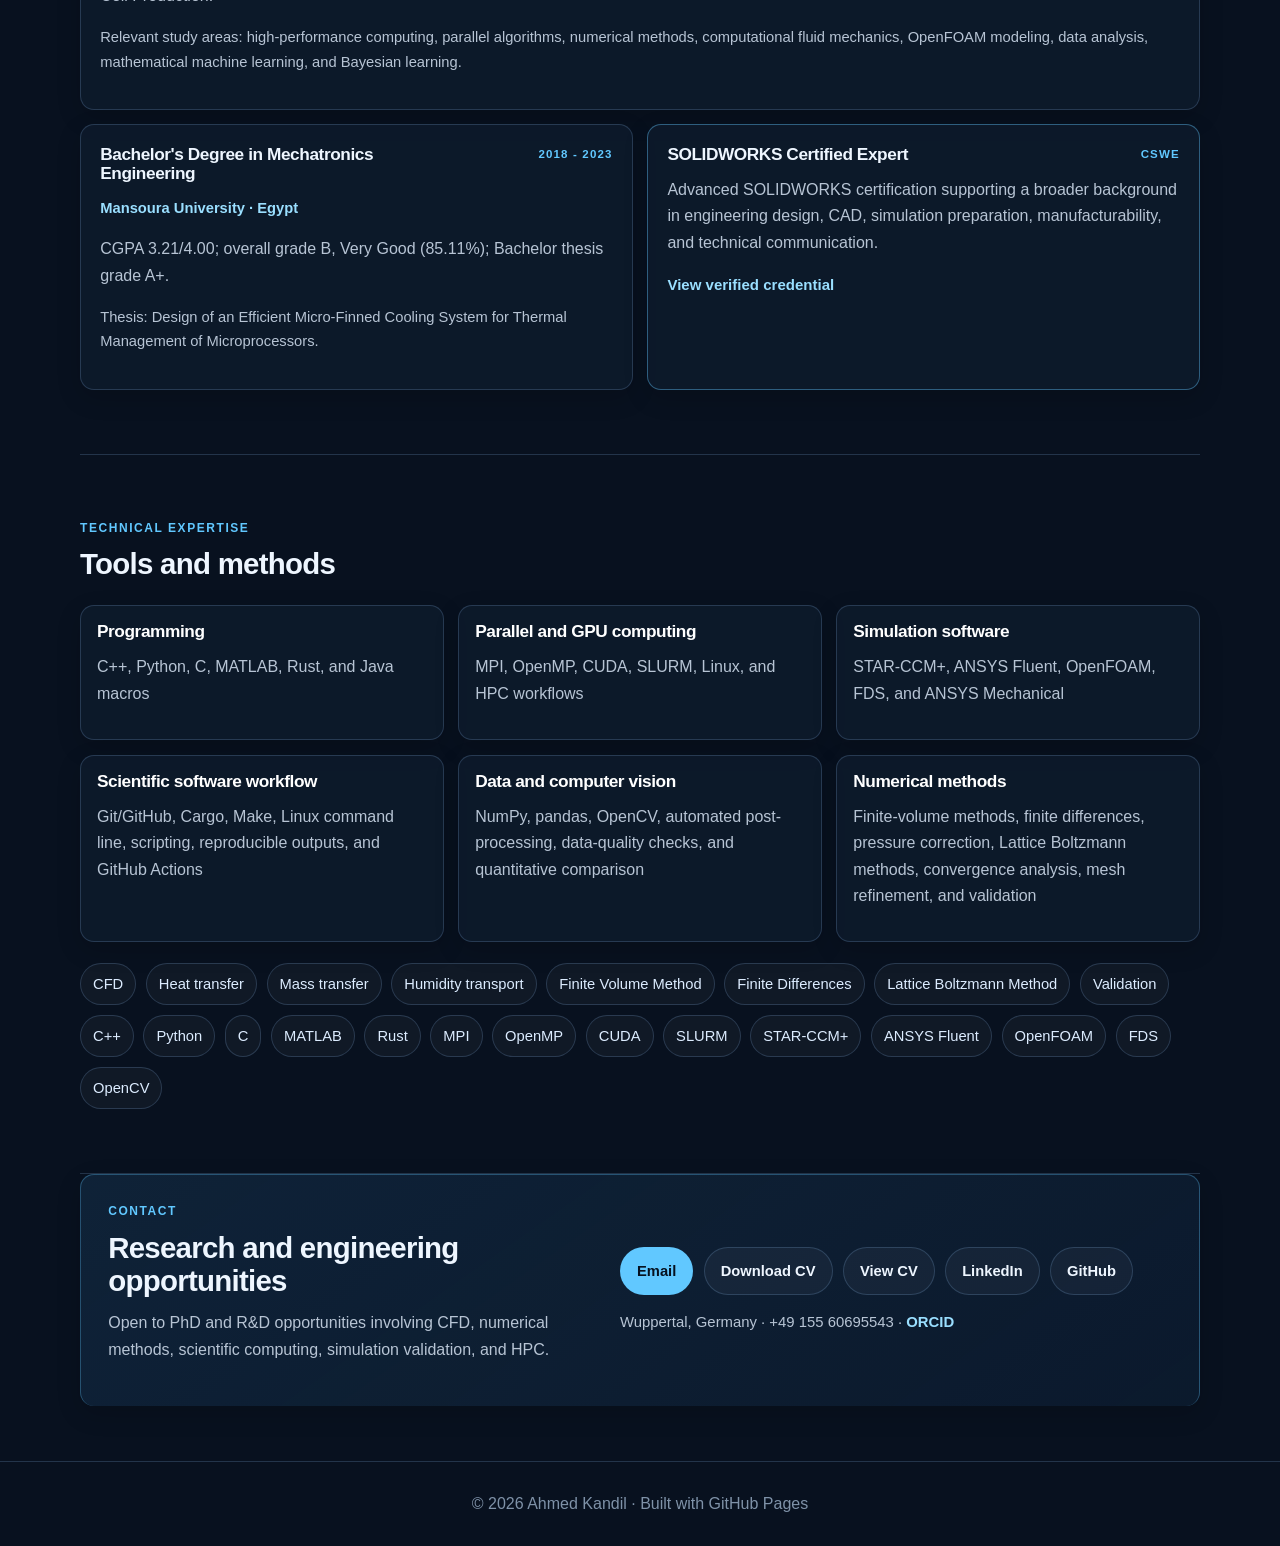
==== commit 8951a6fa: "Update index.html" ====
--- a/index.html
+++ b/index.html
@@ -137,6 +137,6 @@
 
   <footer data-i18n="footer">© 2026 Ahmed Kandil · Built with GitHub Pages</footer>
   <script src="assets/language.js?v=1" defer></script>
-  <script src="assets/cv-download.js?v=4" defer></script>
+  <script src="assets/cv-download.js?v=5" defer></script>
 </body>
 </html>
--- a/assets/language.css
+++ b/assets/language.css
@@ -0,0 +1,44 @@
+.nav-right {
+  display: flex;
+  align-items: center;
+  justify-content: flex-end;
+  gap: 1rem;
+}
+.language-toggle {
+  appearance: none;
+  border: 1px solid var(--line);
+  border-radius: 999px;
+  min-width: 2.8rem;
+  padding: .45rem .7rem;
+  background: rgba(255, 255, 255, .055);
+  color: var(--text);
+  font: inherit;
+  font-size: .82rem;
+  font-weight: 800;
+  cursor: pointer;
+}
+.language-toggle:hover,
+.language-toggle:focus-visible {
+  border-color: var(--accent);
+  color: var(--accent-2);
+  outline: none;
+}
+.cv-error {
+  margin: 1rem;
+  padding: 1rem;
+  border: 1px solid rgba(255, 120, 120, .5);
+  border-radius: 10px;
+  color: #ffe2e2;
+  background: rgba(120, 20, 20, .25);
+}
+@media (max-width: 700px) {
+  .nav-right {
+    width: 100%;
+    align-items: flex-start;
+    justify-content: space-between;
+    gap: .75rem;
+  }
+  .nav-right .links {
+    flex: 1;
+  }
+}
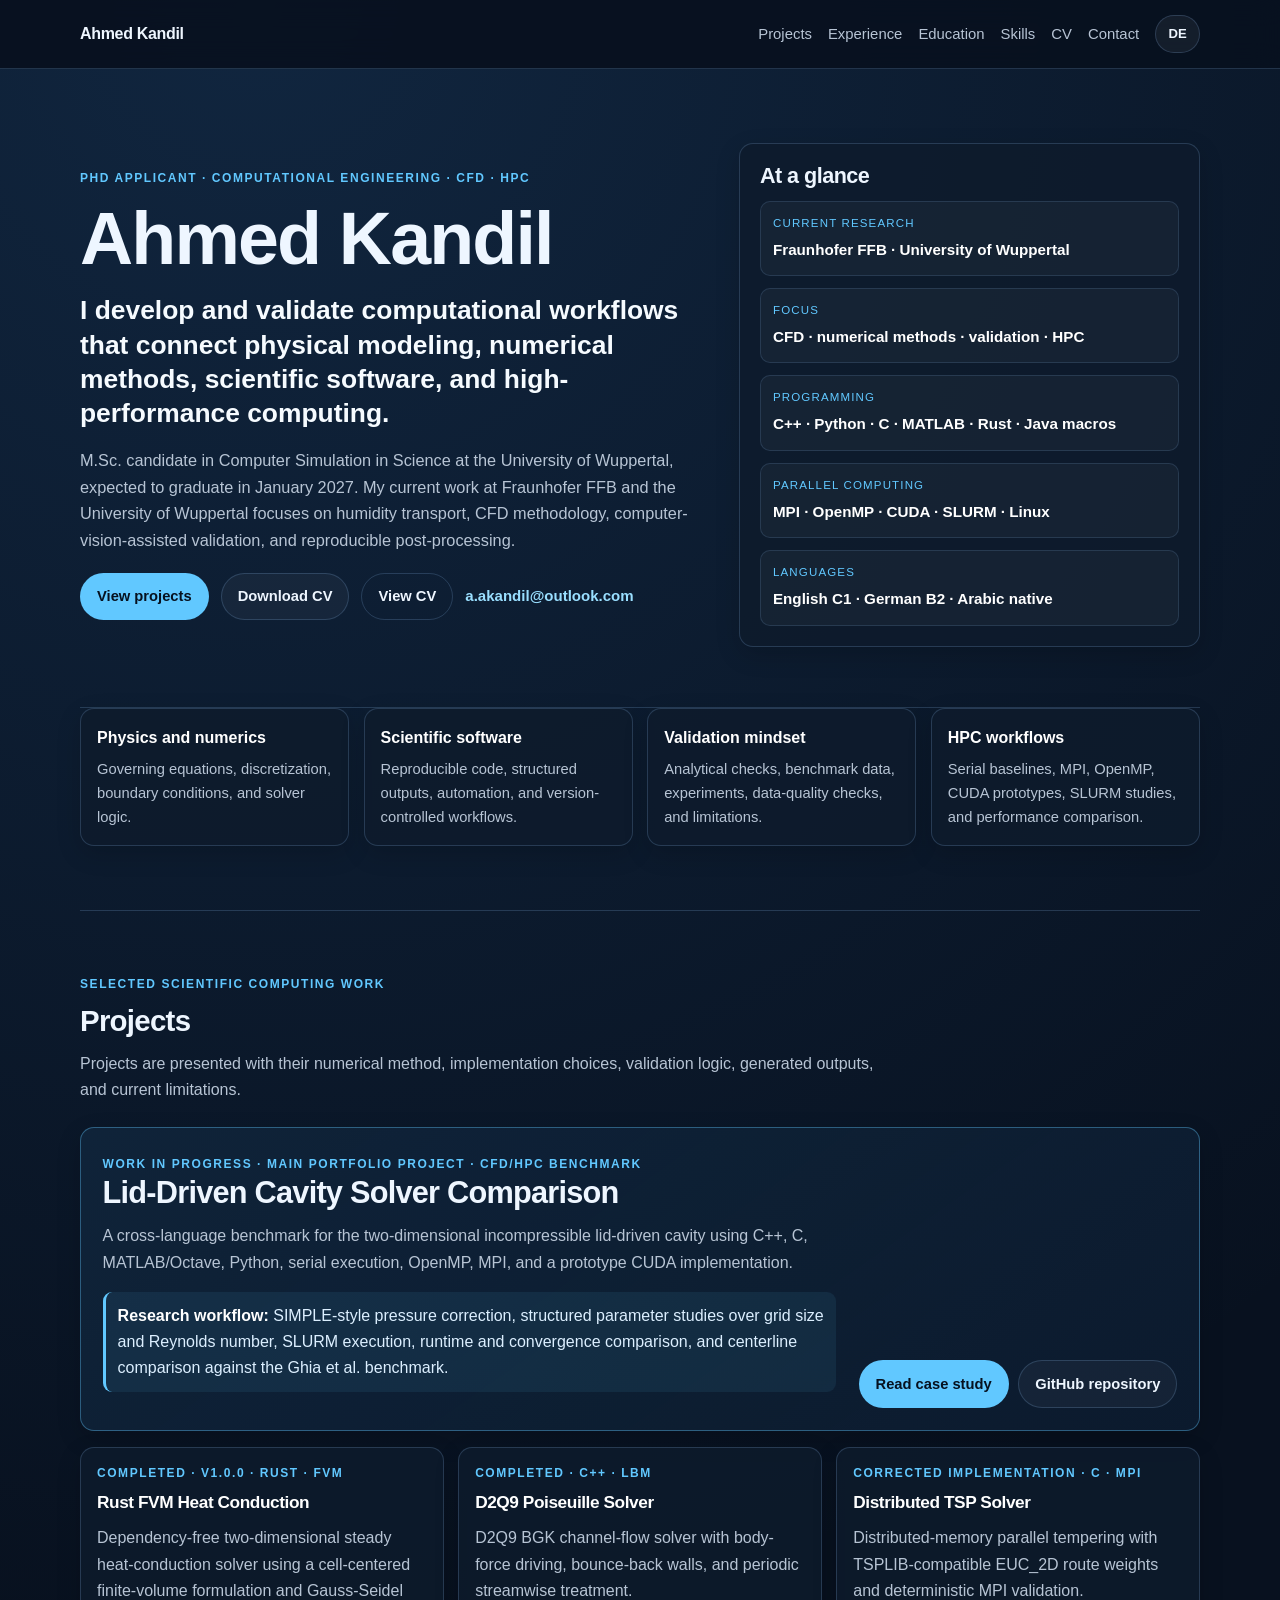
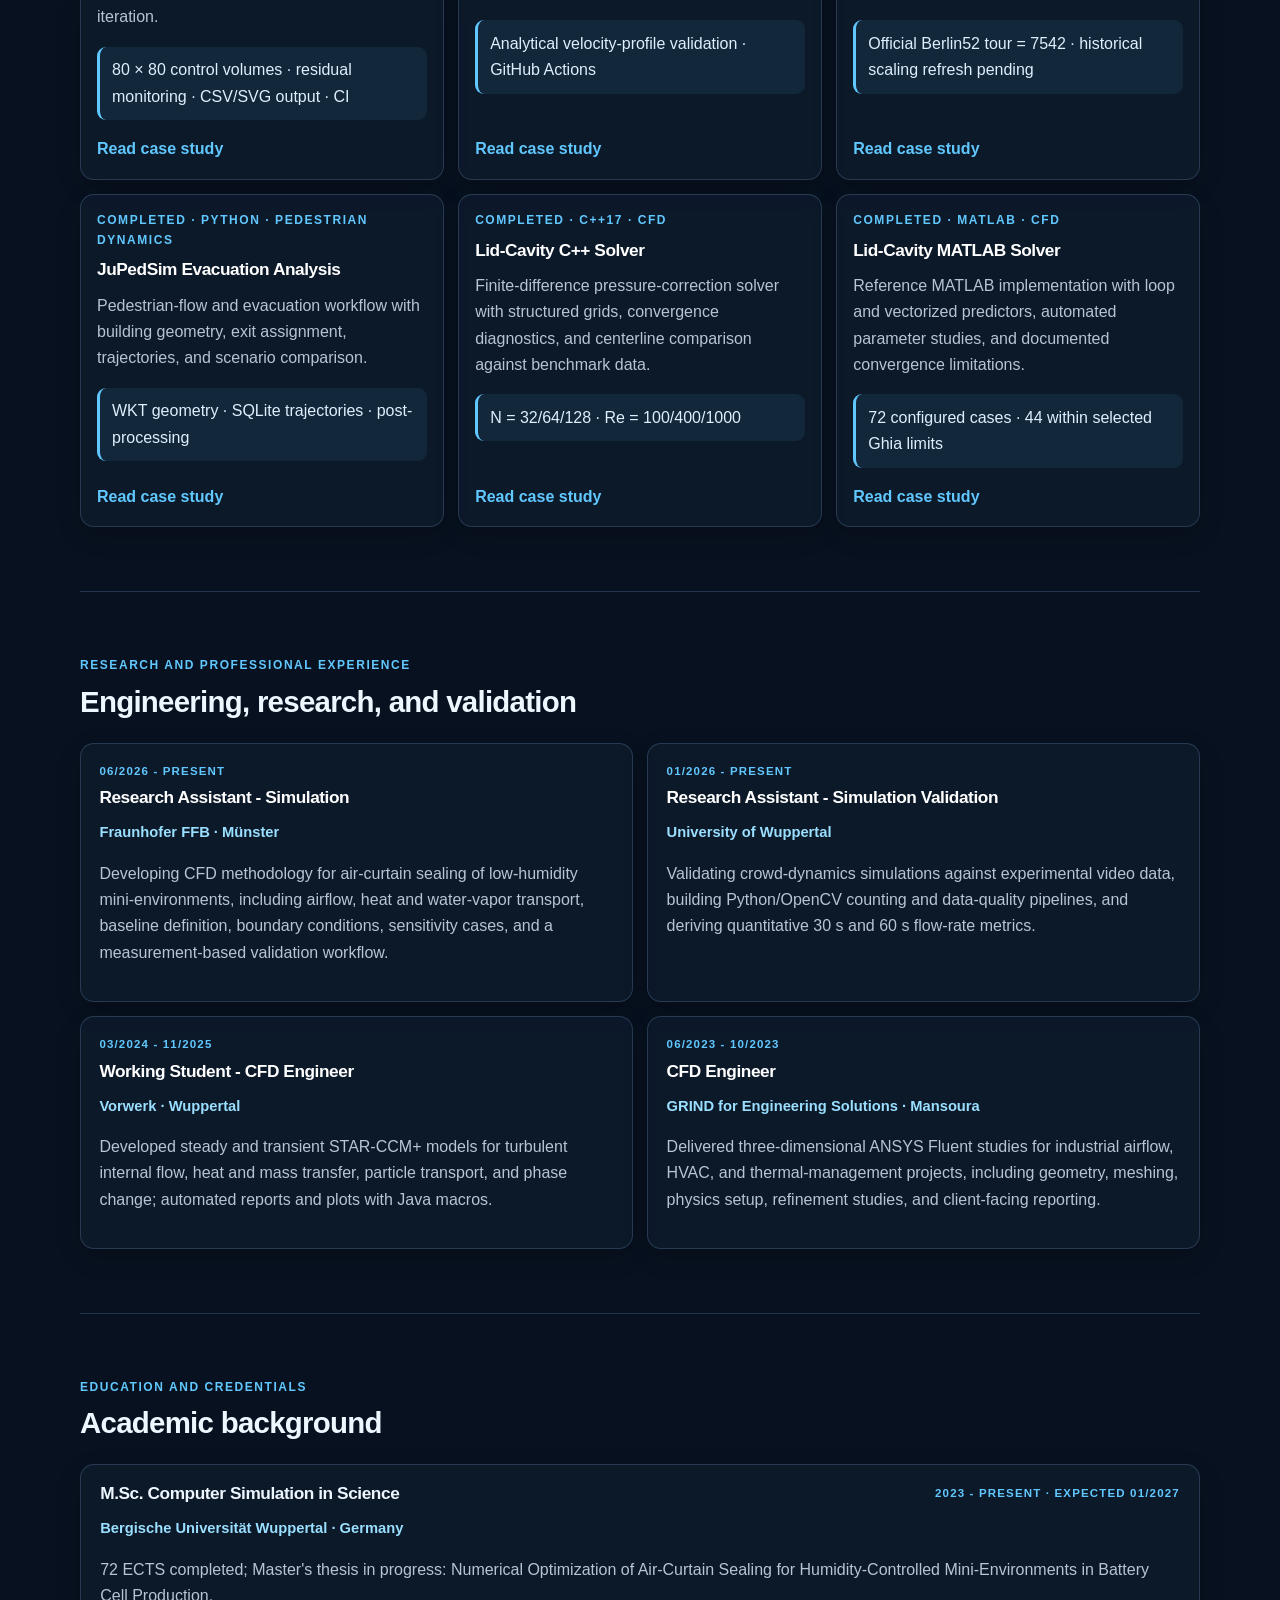
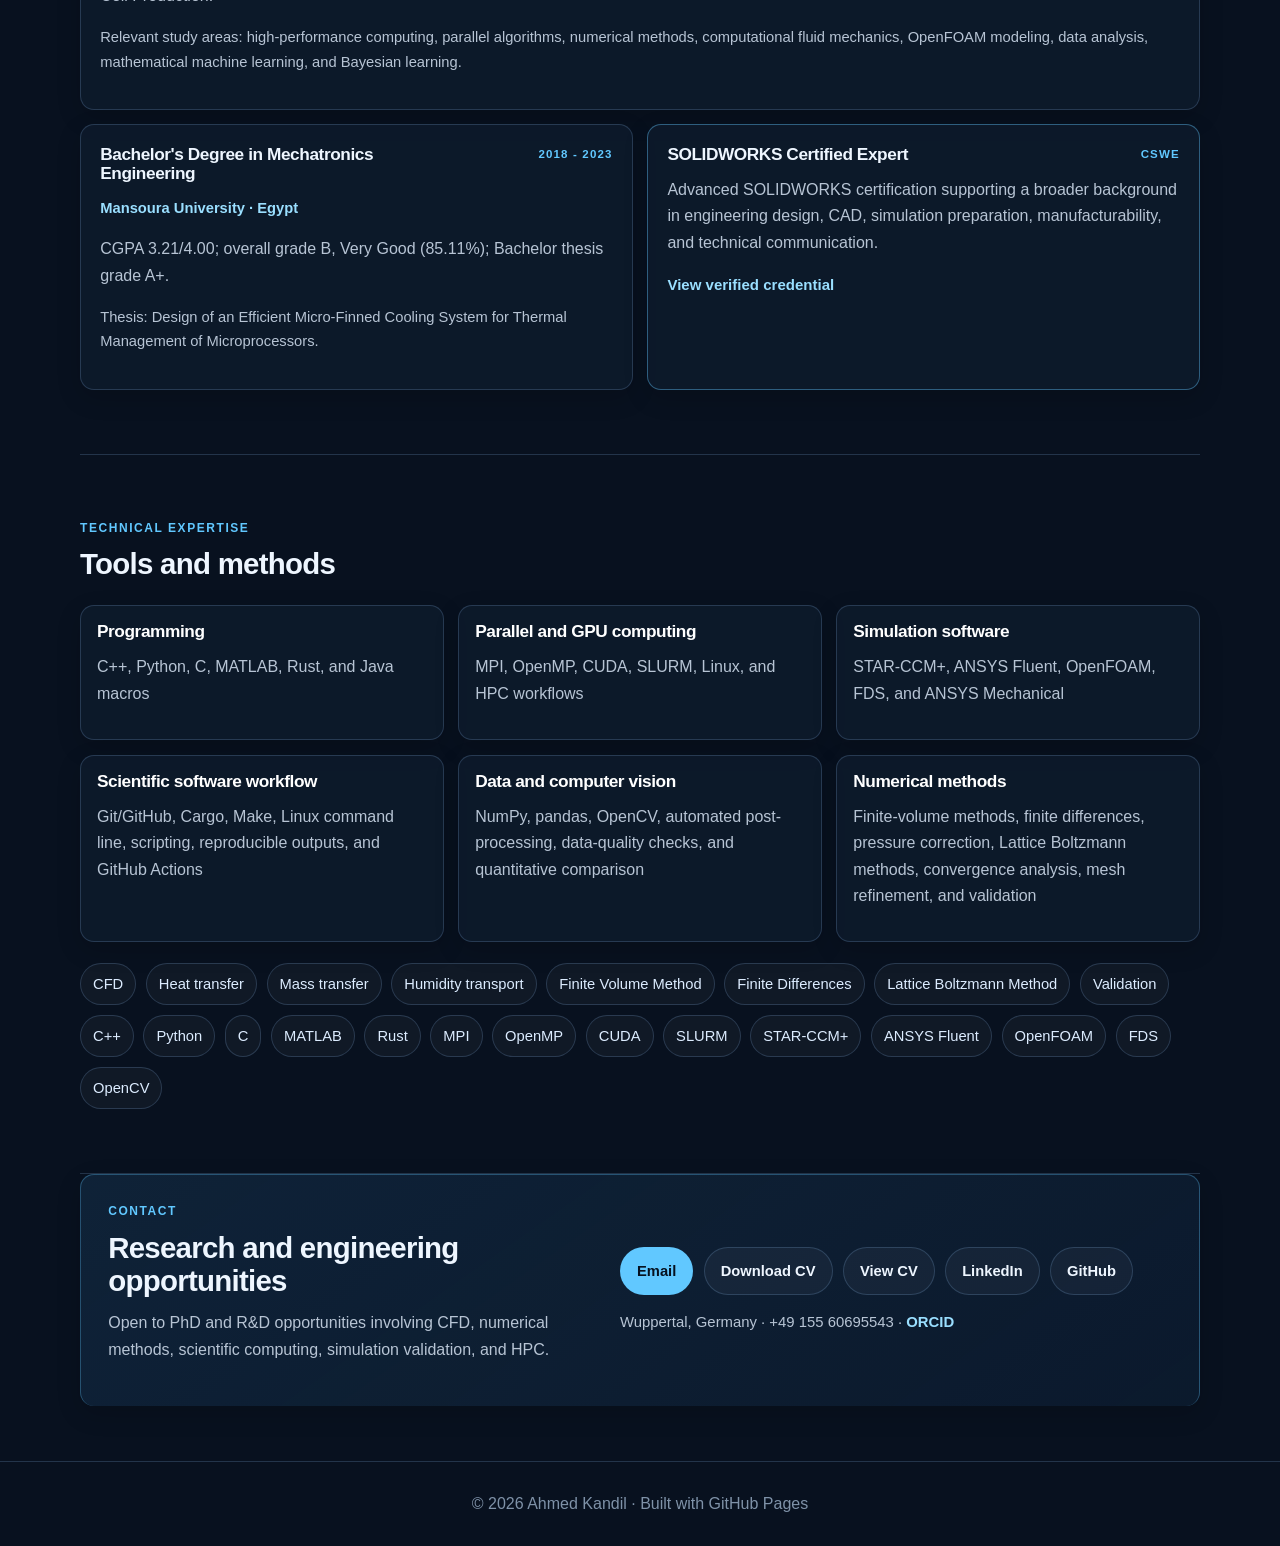
==== commit 21ed1b42: "Publish verified CV as a static PDF" ====
--- a/index.html
+++ b/index.html
@@ -42,7 +42,7 @@
         <p class="hero-text" data-i18n="hero.text">M.Sc. candidate in Computer Simulation in Science at the University of Wuppertal, expected to graduate in January 2027. My current work at Fraunhofer FFB and the University of Wuppertal focuses on humidity transport, CFD methodology, computer-vision-assisted validation, and reproducible post-processing.</p>
         <div class="actions">
           <a class="button primary" href="#projects" data-i18n="actions.projects">View projects</a>
-          <a class="button" href="#" data-cv-download data-i18n="actions.downloadCv">Download CV</a>
+          <a class="button" href="Ahmed_Kandil_CV.pdf" download="Ahmed_Kandil_CV.pdf" data-i18n="actions.downloadCv">Download CV</a>
           <a class="button subtle-button" href="cv.html" data-i18n="actions.viewCv">View CV</a>
           <a class="text-link" href="mailto:a.akandil@outlook.com">a.akandil@outlook.com</a>
         </div>
@@ -131,12 +131,11 @@
 
     <section id="contact" class="section final-cta" aria-labelledby="contact-title">
       <div class="final-copy"><p class="eyebrow" data-i18n="contact.eyebrow">Contact</p><h2 id="contact-title" data-i18n="contact.title">Research and engineering opportunities</h2><p data-i18n="contact.text">Open to PhD and R&amp;D opportunities involving CFD, numerical methods, scientific computing, simulation validation, and HPC.</p></div>
-      <div class="final-panel"><div class="final-links"><a class="button primary" href="mailto:a.akandil@outlook.com" data-i18n="contact.email">Email</a><a class="button" href="#" data-cv-download data-i18n="actions.downloadCv">Download CV</a><a class="button" href="cv.html" data-i18n="actions.viewCv">View CV</a><a class="button" href="https://www.linkedin.com/in/ahmed-kandil03/" target="_blank" rel="noopener noreferrer">LinkedIn</a><a class="button" href="https://github.com/Kandil2001" target="_blank" rel="noopener noreferrer">GitHub</a></div><p class="small-contact">Wuppertal, Germany · +49 155 60695543 · <a href="https://orcid.org/0009-0007-2724-4565" target="_blank" rel="me noopener noreferrer">ORCID</a></p></div>
+      <div class="final-panel"><div class="final-links"><a class="button primary" href="mailto:a.akandil@outlook.com" data-i18n="contact.email">Email</a><a class="button" href="Ahmed_Kandil_CV.pdf" download="Ahmed_Kandil_CV.pdf" data-i18n="actions.downloadCv">Download CV</a><a class="button" href="cv.html" data-i18n="actions.viewCv">View CV</a><a class="button" href="https://www.linkedin.com/in/ahmed-kandil03/" target="_blank" rel="noopener noreferrer">LinkedIn</a><a class="button" href="https://github.com/Kandil2001" target="_blank" rel="noopener noreferrer">GitHub</a></div><p class="small-contact">Wuppertal, Germany · +49 155 60695543 · <a href="https://orcid.org/0009-0007-2724-4565" target="_blank" rel="me noopener noreferrer">ORCID</a></p></div>
     </section>
   </main>
 
   <footer data-i18n="footer">© 2026 Ahmed Kandil · Built with GitHub Pages</footer>
   <script src="assets/language.js?v=1" defer></script>
-  <script src="assets/cv-download.js?v=5" defer></script>
 </body>
 </html>
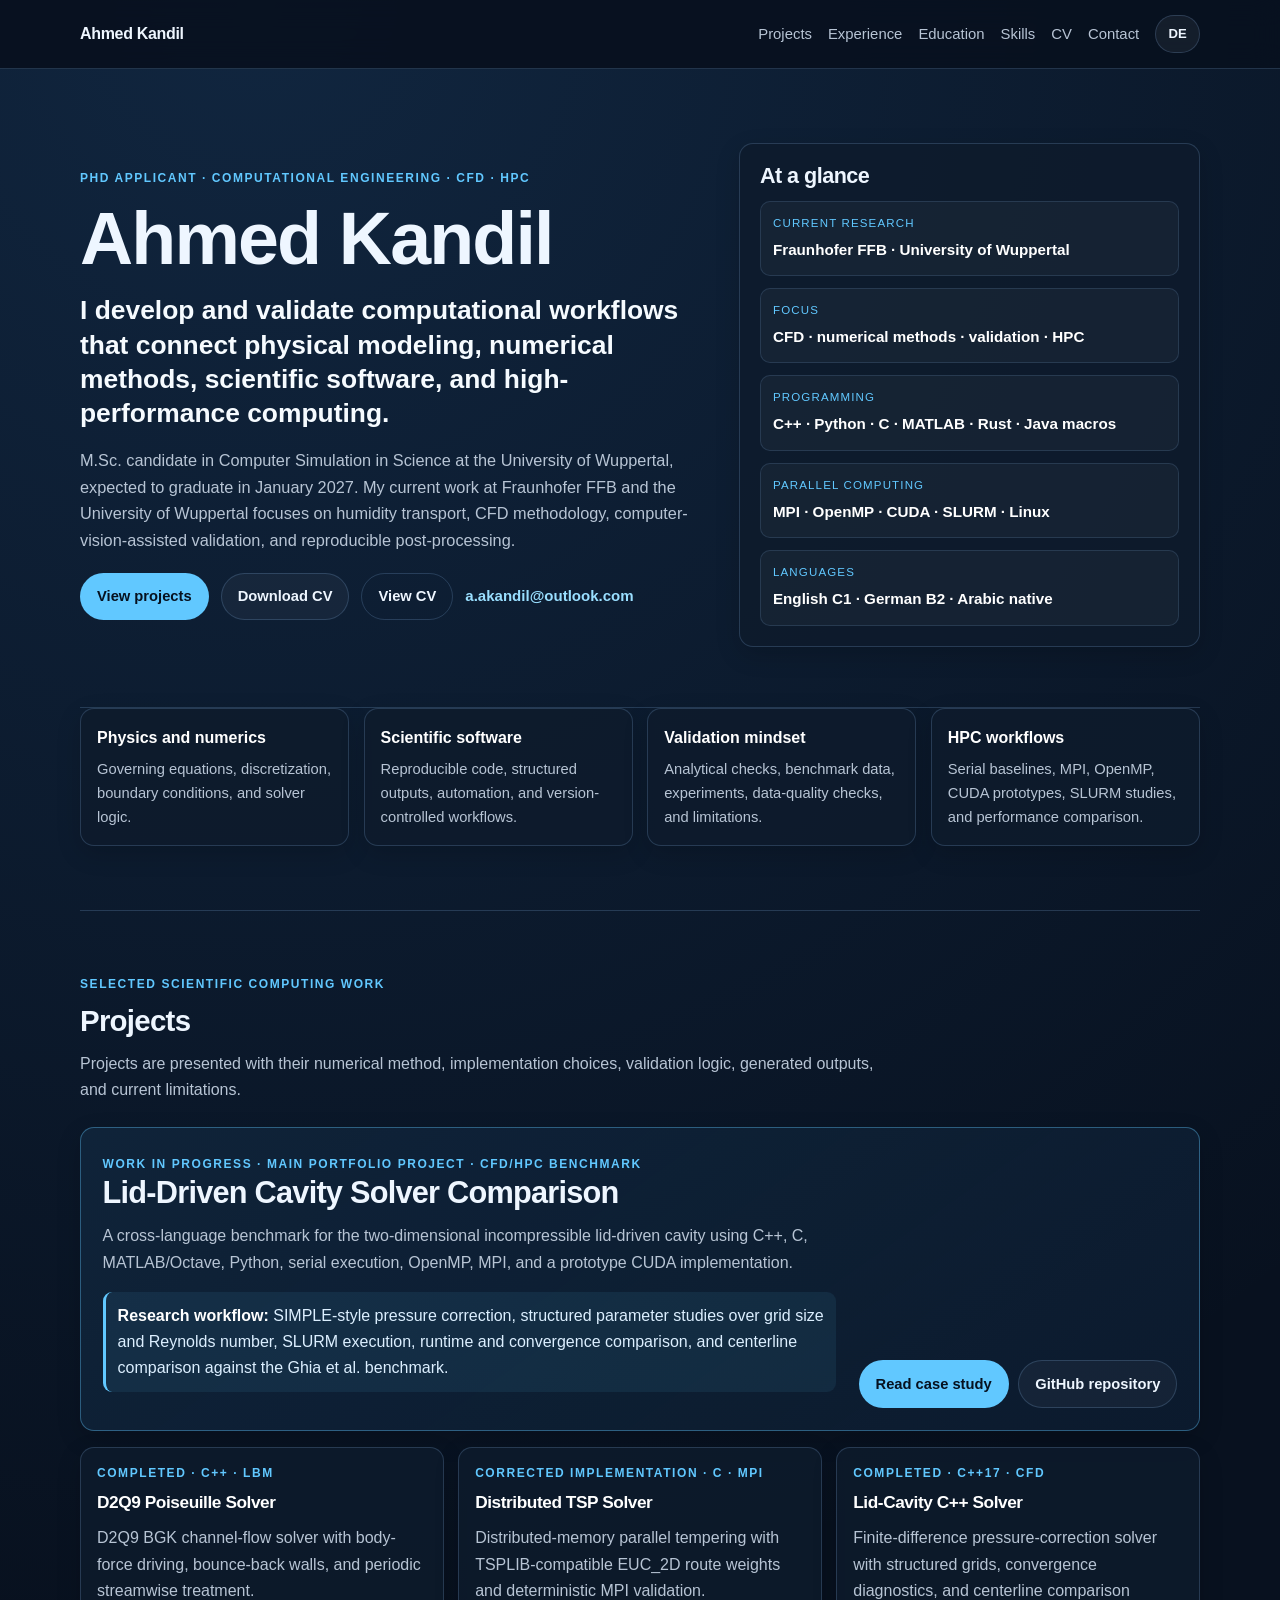
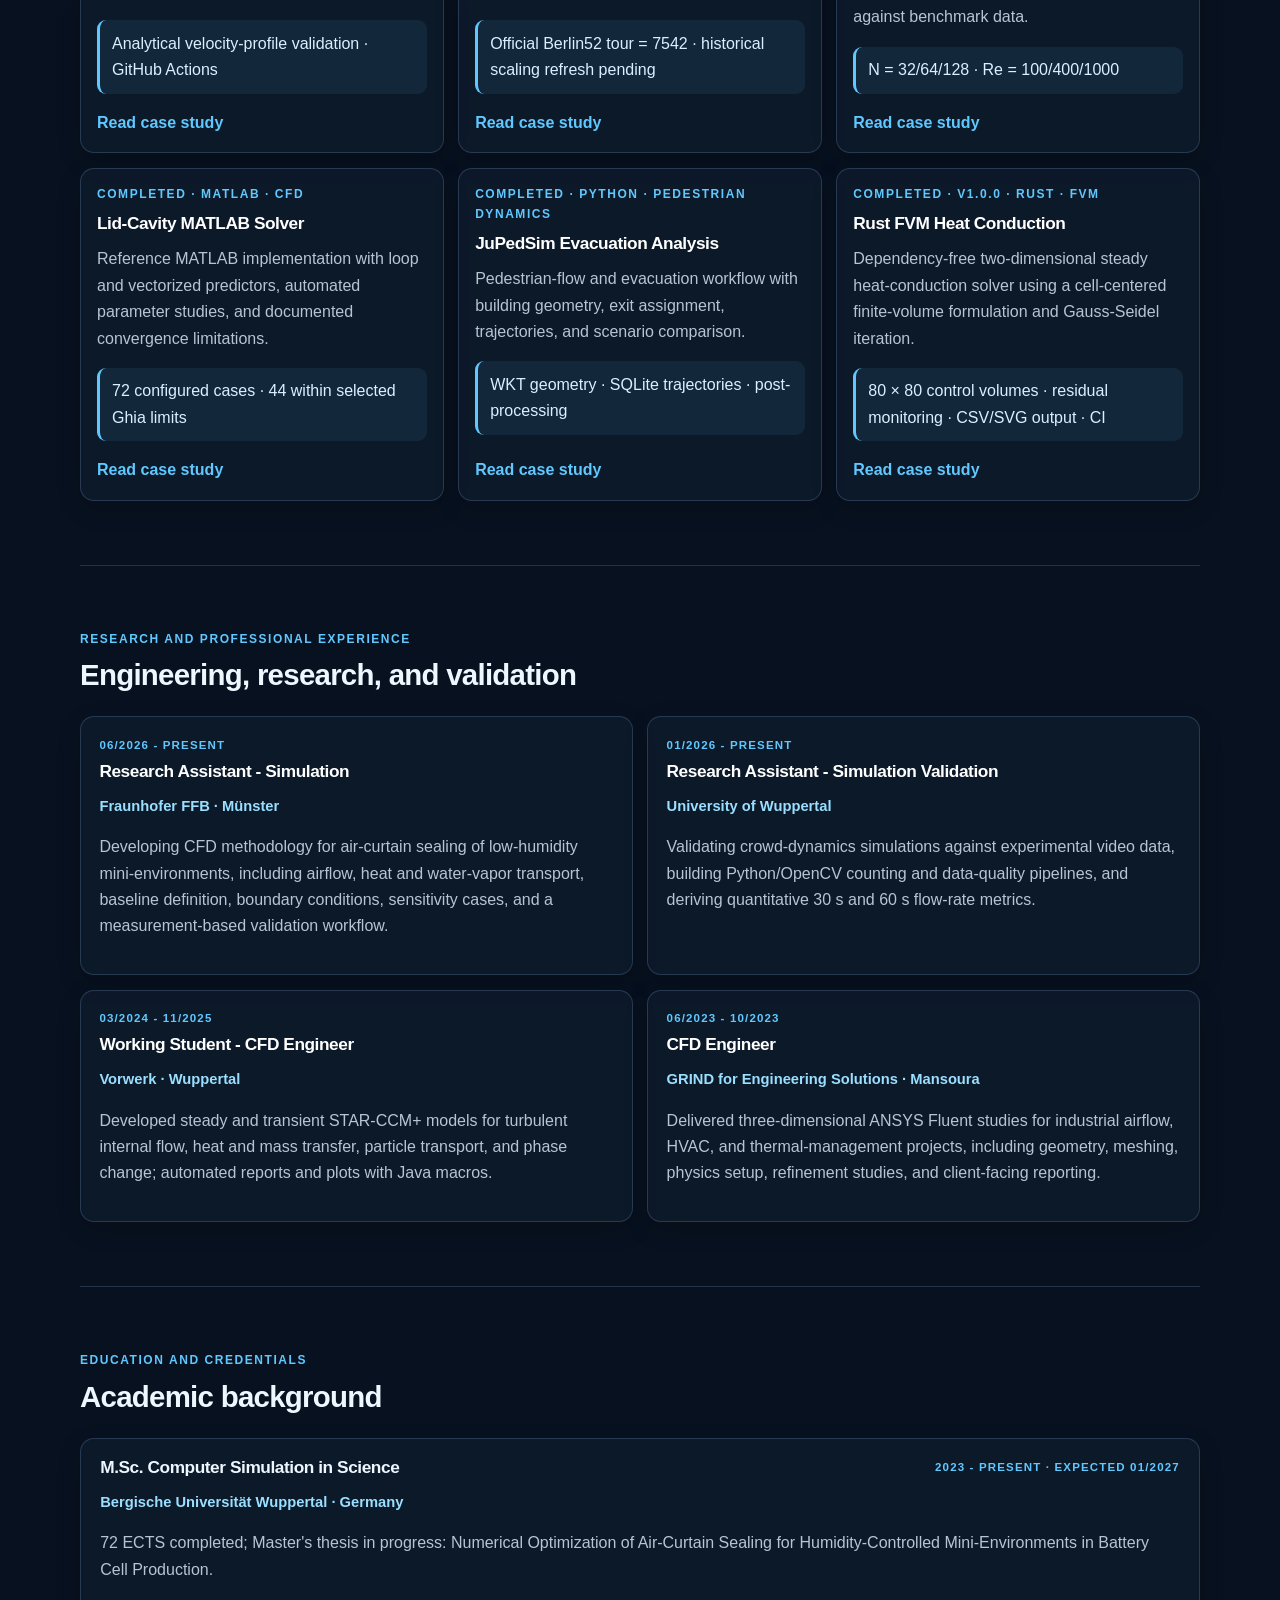
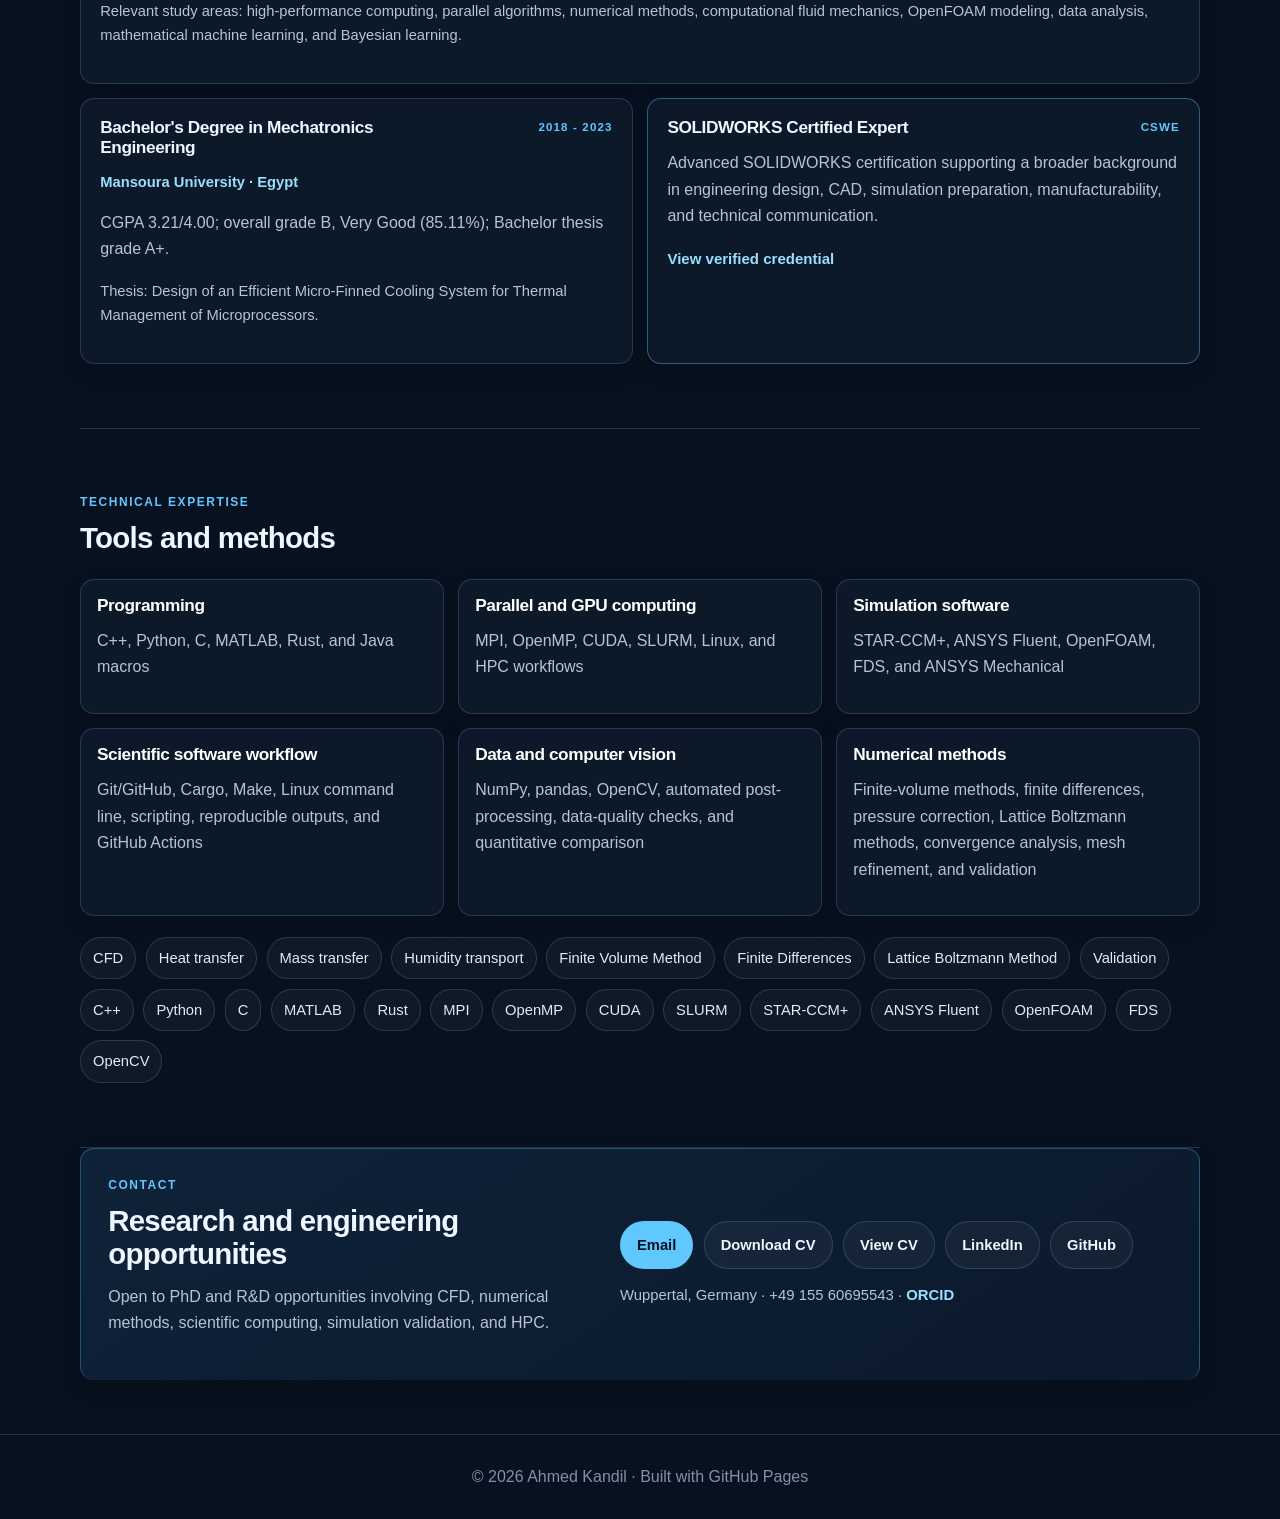
==== commit 686aa171: "Align homepage project evidence and ordering" ====
--- a/index.html
+++ b/index.html
@@ -88,12 +88,12 @@
       </article>
 
       <div class="project-grid project-grid-six">
-        <article class="card"><p class="project-label" data-i18n="projects.rust.label">Completed · v1.0.0 · Rust · FVM</p><h3>Rust FVM Heat Conduction</h3><p data-i18n="projects.rust.text">Dependency-free two-dimensional steady heat-conduction solver using a cell-centered finite-volume formulation and Gauss-Seidel iteration.</p><p class="proof" data-i18n="projects.rust.proof">80 × 80 control volumes · residual monitoring · CSV/SVG output · CI</p><a href="projects/rust-fvm-heat-conduction.html" data-i18n="projects.caseStudy">Read case study</a></article>
         <article class="card"><p class="project-label" data-i18n="projects.lbm.label">Completed · C++ · LBM</p><h3>D2Q9 Poiseuille Solver</h3><p data-i18n="projects.lbm.text">D2Q9 BGK channel-flow solver with body-force driving, bounce-back walls, and periodic streamwise treatment.</p><p class="proof" data-i18n="projects.lbm.proof">Analytical velocity-profile validation · GitHub Actions</p><a href="projects/lbm-poiseuille.html" data-i18n="projects.caseStudy">Read case study</a></article>
-        <article class="card"><p class="project-label" data-i18n="projects.tsp.label">Completed · C · MPI</p><h3>Distributed TSP Solver</h3><p data-i18n="projects.tsp.text">Distributed-memory optimization using MPI, parallel tempering, and Metropolis-Hastings logic.</p><p class="proof" data-i18n="projects.tsp.proof">Communication cost · speedup · efficiency analysis</p><a href="projects/distributed-tsp.html" data-i18n="projects.caseStudy">Read case study</a></article>
-        <article class="card"><p class="project-label" data-i18n="projects.jps.label">Completed · Python · Pedestrian dynamics</p><h3>JuPedSim Evacuation Analysis</h3><p data-i18n="projects.jps.text">Pedestrian-flow and evacuation workflow with building geometry, exit assignment, trajectories, and scenario comparison.</p><p class="proof" data-i18n="projects.jps.proof">WKT geometry · SQLite trajectories · post-processing</p><a href="projects/pedestrian-simulation.html" data-i18n="projects.caseStudy">Read case study</a></article>
+        <article class="card"><p class="project-label" data-i18n="projects.tsp.label">Completed · corrected repeated benchmark · C · MPI</p><h3>Distributed TSP Solver</h3><p data-i18n="projects.tsp.text">Distributed-memory parallel tempering with TSPLIB-compatible EUC_2D weights and repeated fixed-seed strong-scaling.</p><p class="proof" data-i18n="projects.tsp.proof">30 runs · Berlin52 optimum 7542 in every run · median 10.83× at 24 MPI processes</p><a href="projects/distributed-tsp.html" data-i18n="projects.caseStudy">Read case study</a></article>
         <article class="card"><p class="project-label" data-i18n="projects.cpp.label">Completed · C++17 · CFD</p><h3>Lid-Cavity C++ Solver</h3><p data-i18n="projects.cpp.text">Finite-difference pressure-correction solver with structured grids, convergence diagnostics, and centerline comparison against benchmark data.</p><p class="proof">N = 32/64/128 · Re = 100/400/1000</p><a href="projects/lid-cavity-cpp.html" data-i18n="projects.caseStudy">Read case study</a></article>
         <article class="card"><p class="project-label" data-i18n="projects.matlab.label">Completed · MATLAB · CFD</p><h3>Lid-Cavity MATLAB Solver</h3><p data-i18n="projects.matlab.text">Reference MATLAB implementation with loop and vectorized predictors, automated parameter studies, and documented convergence limitations.</p><p class="proof" data-i18n="projects.matlab.proof">72 configured cases · 44 within selected Ghia limits</p><a href="projects/lid-cavity.html" data-i18n="projects.caseStudy">Read case study</a></article>
+        <article class="card"><p class="project-label" data-i18n="projects.jps.label">Completed · Python · Pedestrian dynamics</p><h3>JuPedSim Evacuation Analysis</h3><p data-i18n="projects.jps.text">Pedestrian-flow and evacuation workflow with building geometry, exit assignment, trajectories, and scenario comparison.</p><p class="proof" data-i18n="projects.jps.proof">WKT geometry · SQLite trajectories · post-processing</p><a href="projects/pedestrian-simulation.html" data-i18n="projects.caseStudy">Read case study</a></article>
+        <article class="card"><p class="project-label" data-i18n="projects.rust.label">Completed · v1.0.0 · Rust · FVM</p><h3>Rust FVM Heat Conduction</h3><p data-i18n="projects.rust.text">Dependency-free two-dimensional steady heat-conduction solver using a cell-centered finite-volume formulation and Gauss-Seidel iteration.</p><p class="proof" data-i18n="projects.rust.proof">80 × 80 control volumes · convergence monitoring · CSV/SVG output · CI</p><a href="projects/rust-fvm-heat-conduction.html" data-i18n="projects.caseStudy">Read case study</a></article>
       </div>
     </section>
 
@@ -136,6 +136,6 @@
   </main>
 
   <footer data-i18n="footer">© 2026 Ahmed Kandil · Built with GitHub Pages</footer>
-  <script src="assets/language.js?v=1" defer></script>
+  <script src="assets/language.js?v=2" defer></script>
 </body>
 </html>
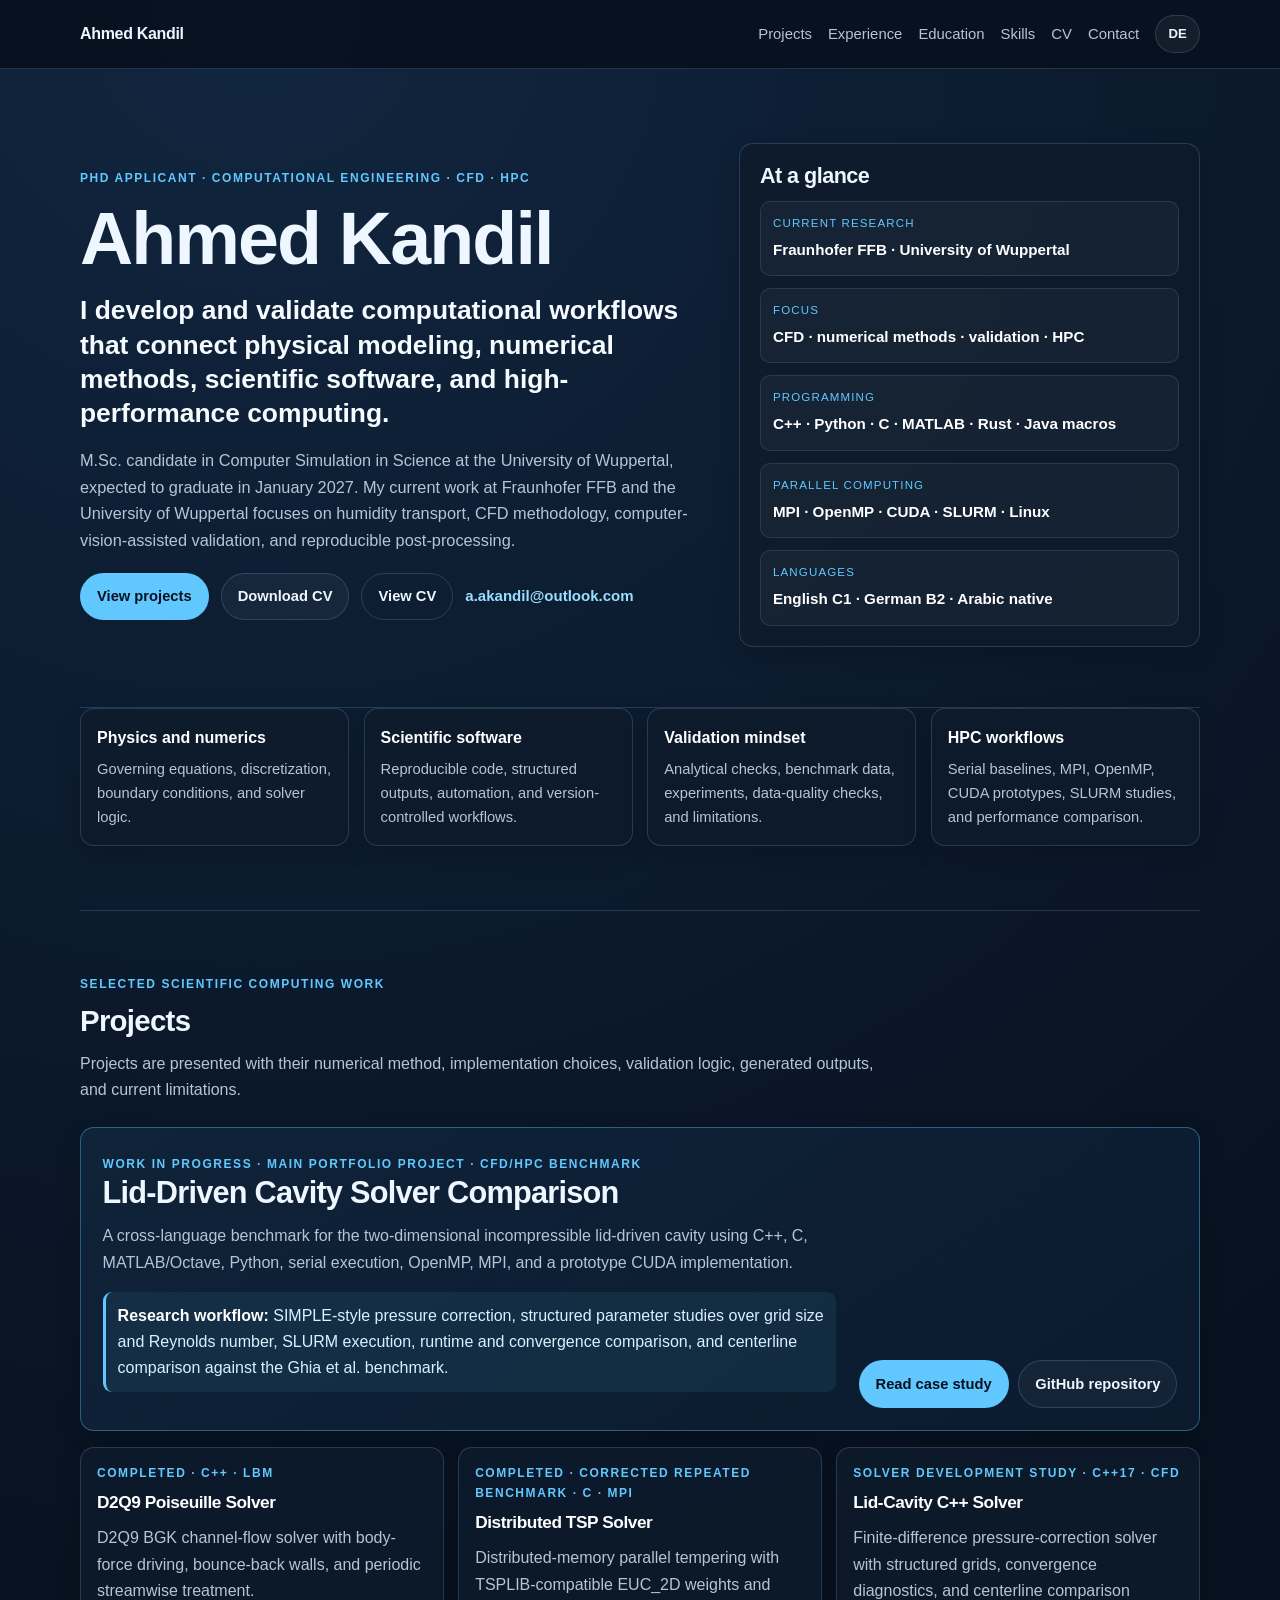
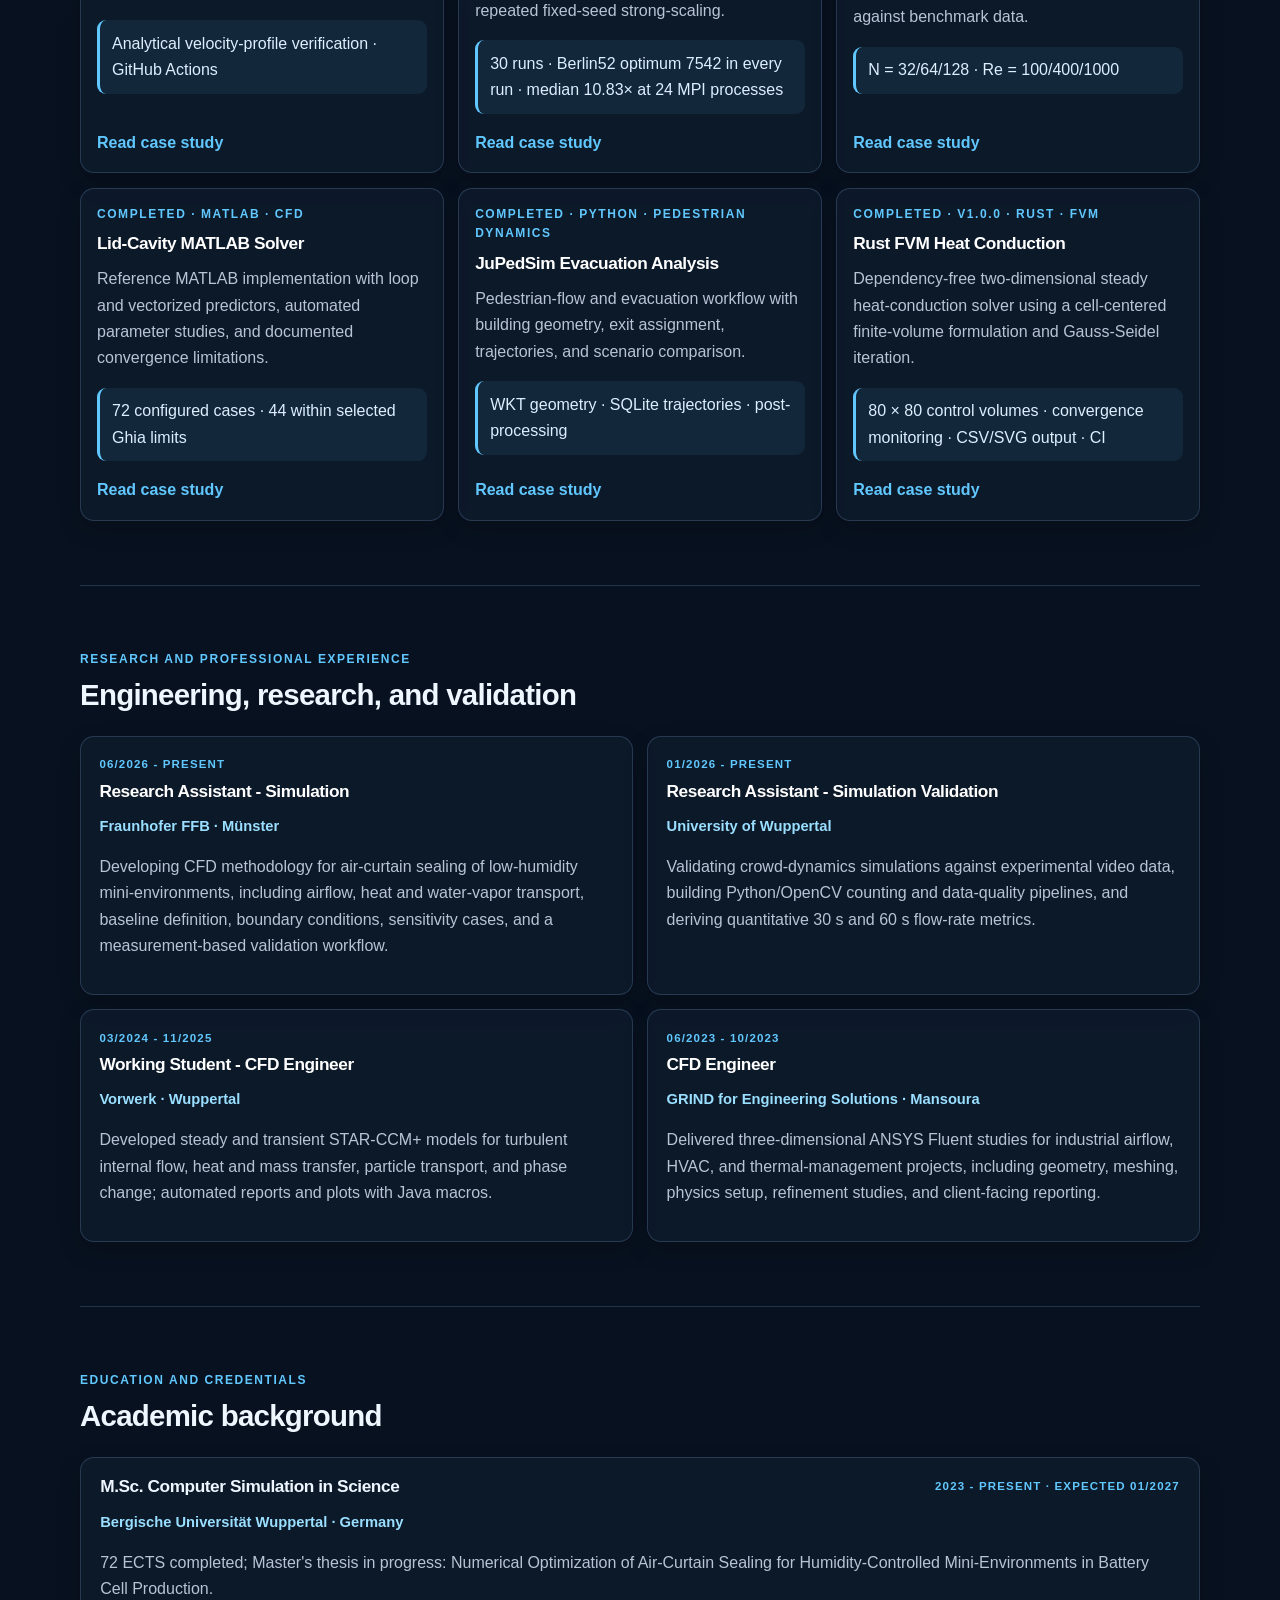
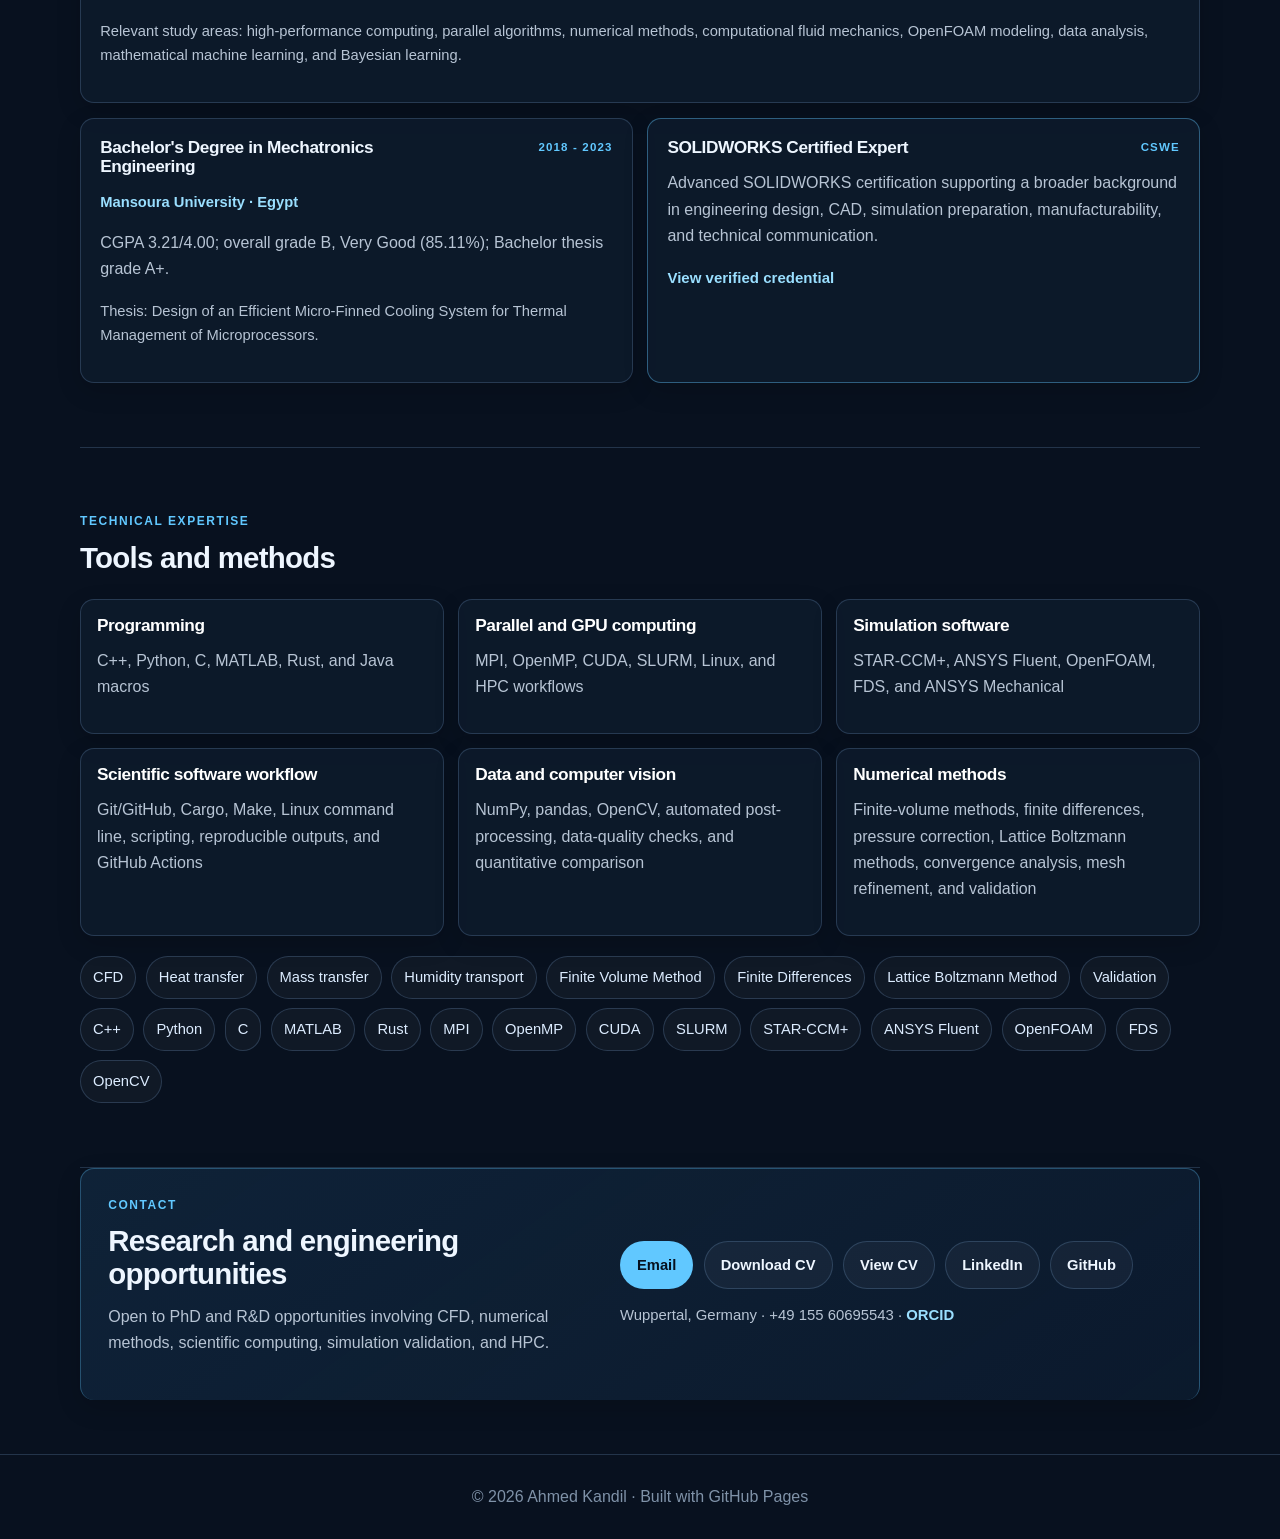
==== commit f732271f: "Clarify solver status and verification terminology" ====
--- a/index.html
+++ b/index.html
@@ -88,9 +88,9 @@
       </article>
 
       <div class="project-grid project-grid-six">
-        <article class="card"><p class="project-label" data-i18n="projects.lbm.label">Completed · C++ · LBM</p><h3>D2Q9 Poiseuille Solver</h3><p data-i18n="projects.lbm.text">D2Q9 BGK channel-flow solver with body-force driving, bounce-back walls, and periodic streamwise treatment.</p><p class="proof" data-i18n="projects.lbm.proof">Analytical velocity-profile validation · GitHub Actions</p><a href="projects/lbm-poiseuille.html" data-i18n="projects.caseStudy">Read case study</a></article>
+        <article class="card"><p class="project-label" data-i18n="projects.lbm.label">Completed · C++ · LBM</p><h3>D2Q9 Poiseuille Solver</h3><p data-i18n="projects.lbm.text">D2Q9 BGK channel-flow solver with body-force driving, bounce-back walls, and periodic streamwise treatment.</p><p class="proof" data-i18n="projects.lbm.proof">Analytical velocity-profile verification · GitHub Actions</p><a href="projects/lbm-poiseuille.html" data-i18n="projects.caseStudy">Read case study</a></article>
         <article class="card"><p class="project-label" data-i18n="projects.tsp.label">Completed · corrected repeated benchmark · C · MPI</p><h3>Distributed TSP Solver</h3><p data-i18n="projects.tsp.text">Distributed-memory parallel tempering with TSPLIB-compatible EUC_2D weights and repeated fixed-seed strong-scaling.</p><p class="proof" data-i18n="projects.tsp.proof">30 runs · Berlin52 optimum 7542 in every run · median 10.83× at 24 MPI processes</p><a href="projects/distributed-tsp.html" data-i18n="projects.caseStudy">Read case study</a></article>
-        <article class="card"><p class="project-label" data-i18n="projects.cpp.label">Completed · C++17 · CFD</p><h3>Lid-Cavity C++ Solver</h3><p data-i18n="projects.cpp.text">Finite-difference pressure-correction solver with structured grids, convergence diagnostics, and centerline comparison against benchmark data.</p><p class="proof">N = 32/64/128 · Re = 100/400/1000</p><a href="projects/lid-cavity-cpp.html" data-i18n="projects.caseStudy">Read case study</a></article>
+        <article class="card"><p class="project-label" data-i18n="projects.cpp.label">Solver development study · C++17 · CFD</p><h3>Lid-Cavity C++ Solver</h3><p data-i18n="projects.cpp.text">Finite-difference pressure-correction solver with structured grids, convergence diagnostics, and centerline comparison against benchmark data.</p><p class="proof">N = 32/64/128 · Re = 100/400/1000</p><a href="projects/lid-cavity-cpp.html" data-i18n="projects.caseStudy">Read case study</a></article>
         <article class="card"><p class="project-label" data-i18n="projects.matlab.label">Completed · MATLAB · CFD</p><h3>Lid-Cavity MATLAB Solver</h3><p data-i18n="projects.matlab.text">Reference MATLAB implementation with loop and vectorized predictors, automated parameter studies, and documented convergence limitations.</p><p class="proof" data-i18n="projects.matlab.proof">72 configured cases · 44 within selected Ghia limits</p><a href="projects/lid-cavity.html" data-i18n="projects.caseStudy">Read case study</a></article>
         <article class="card"><p class="project-label" data-i18n="projects.jps.label">Completed · Python · Pedestrian dynamics</p><h3>JuPedSim Evacuation Analysis</h3><p data-i18n="projects.jps.text">Pedestrian-flow and evacuation workflow with building geometry, exit assignment, trajectories, and scenario comparison.</p><p class="proof" data-i18n="projects.jps.proof">WKT geometry · SQLite trajectories · post-processing</p><a href="projects/pedestrian-simulation.html" data-i18n="projects.caseStudy">Read case study</a></article>
         <article class="card"><p class="project-label" data-i18n="projects.rust.label">Completed · v1.0.0 · Rust · FVM</p><h3>Rust FVM Heat Conduction</h3><p data-i18n="projects.rust.text">Dependency-free two-dimensional steady heat-conduction solver using a cell-centered finite-volume formulation and Gauss-Seidel iteration.</p><p class="proof" data-i18n="projects.rust.proof">80 × 80 control volumes · convergence monitoring · CSV/SVG output · CI</p><a href="projects/rust-fvm-heat-conduction.html" data-i18n="projects.caseStudy">Read case study</a></article>
